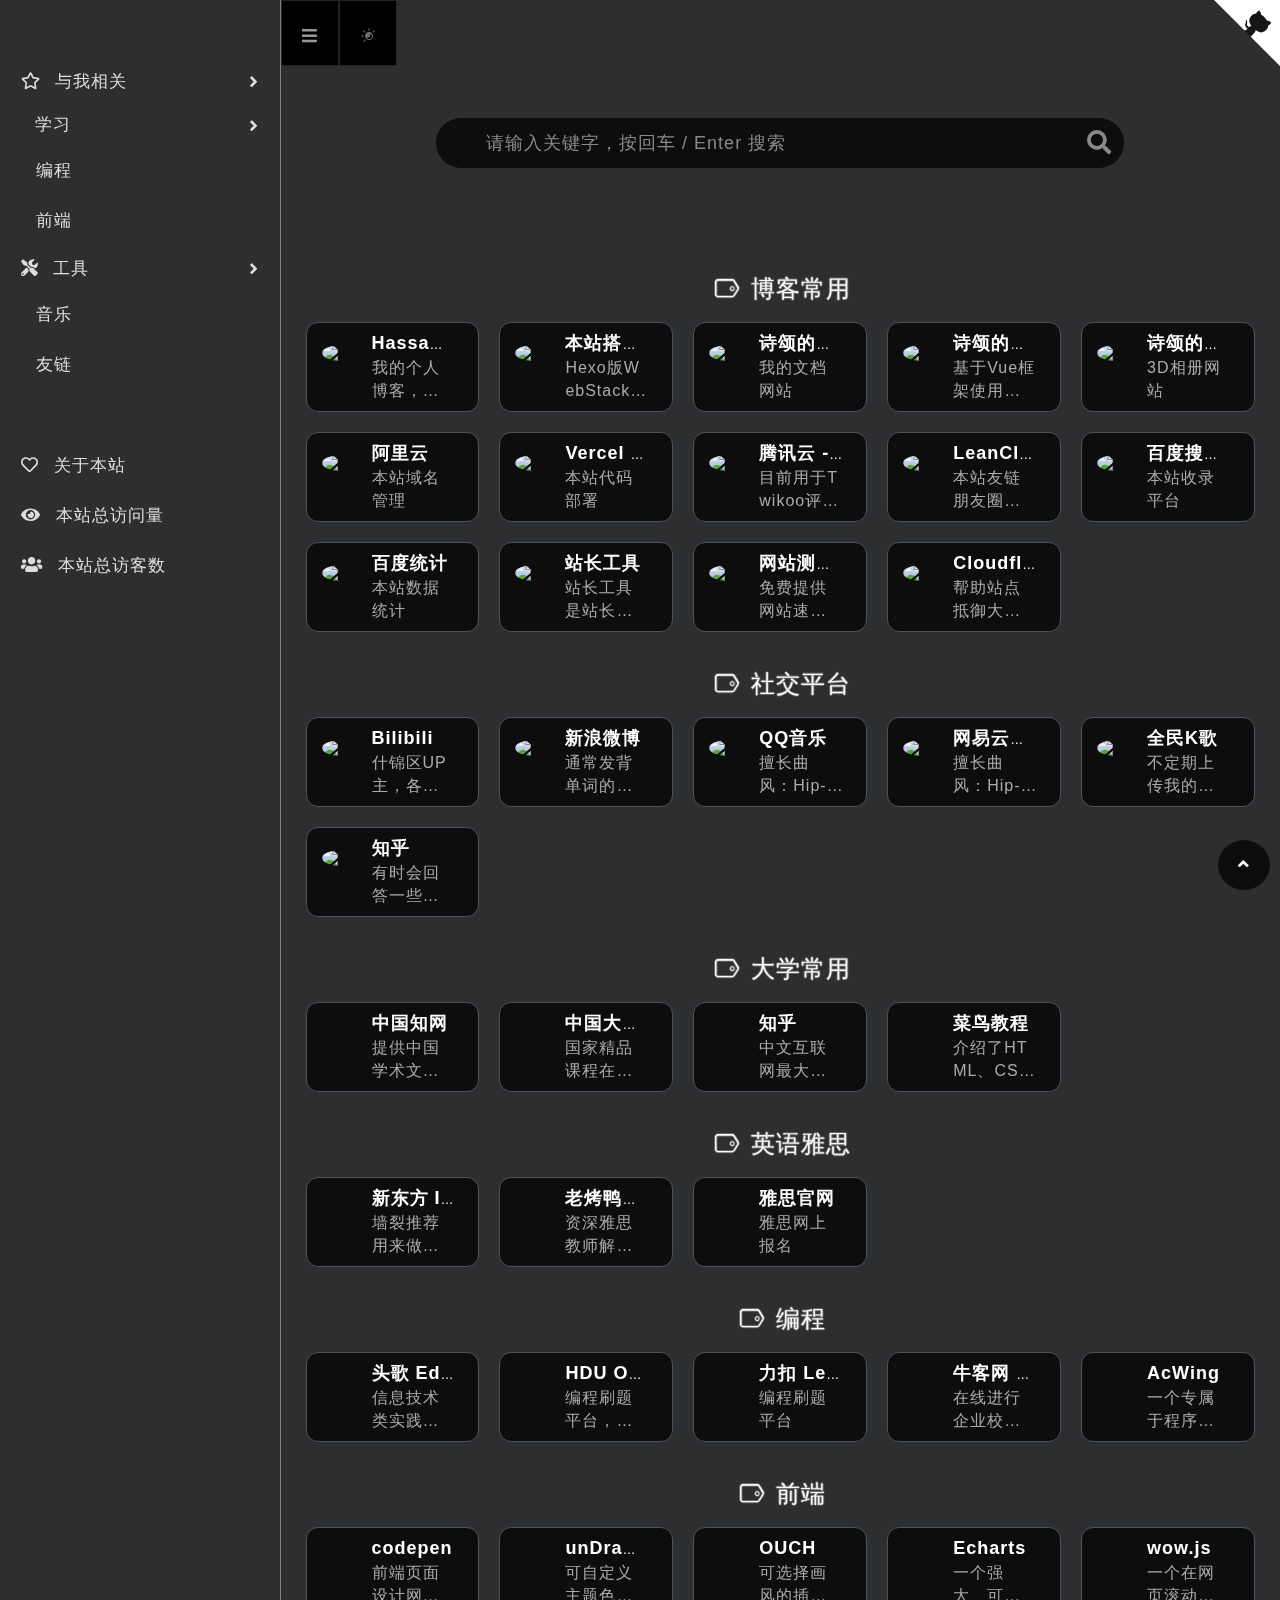
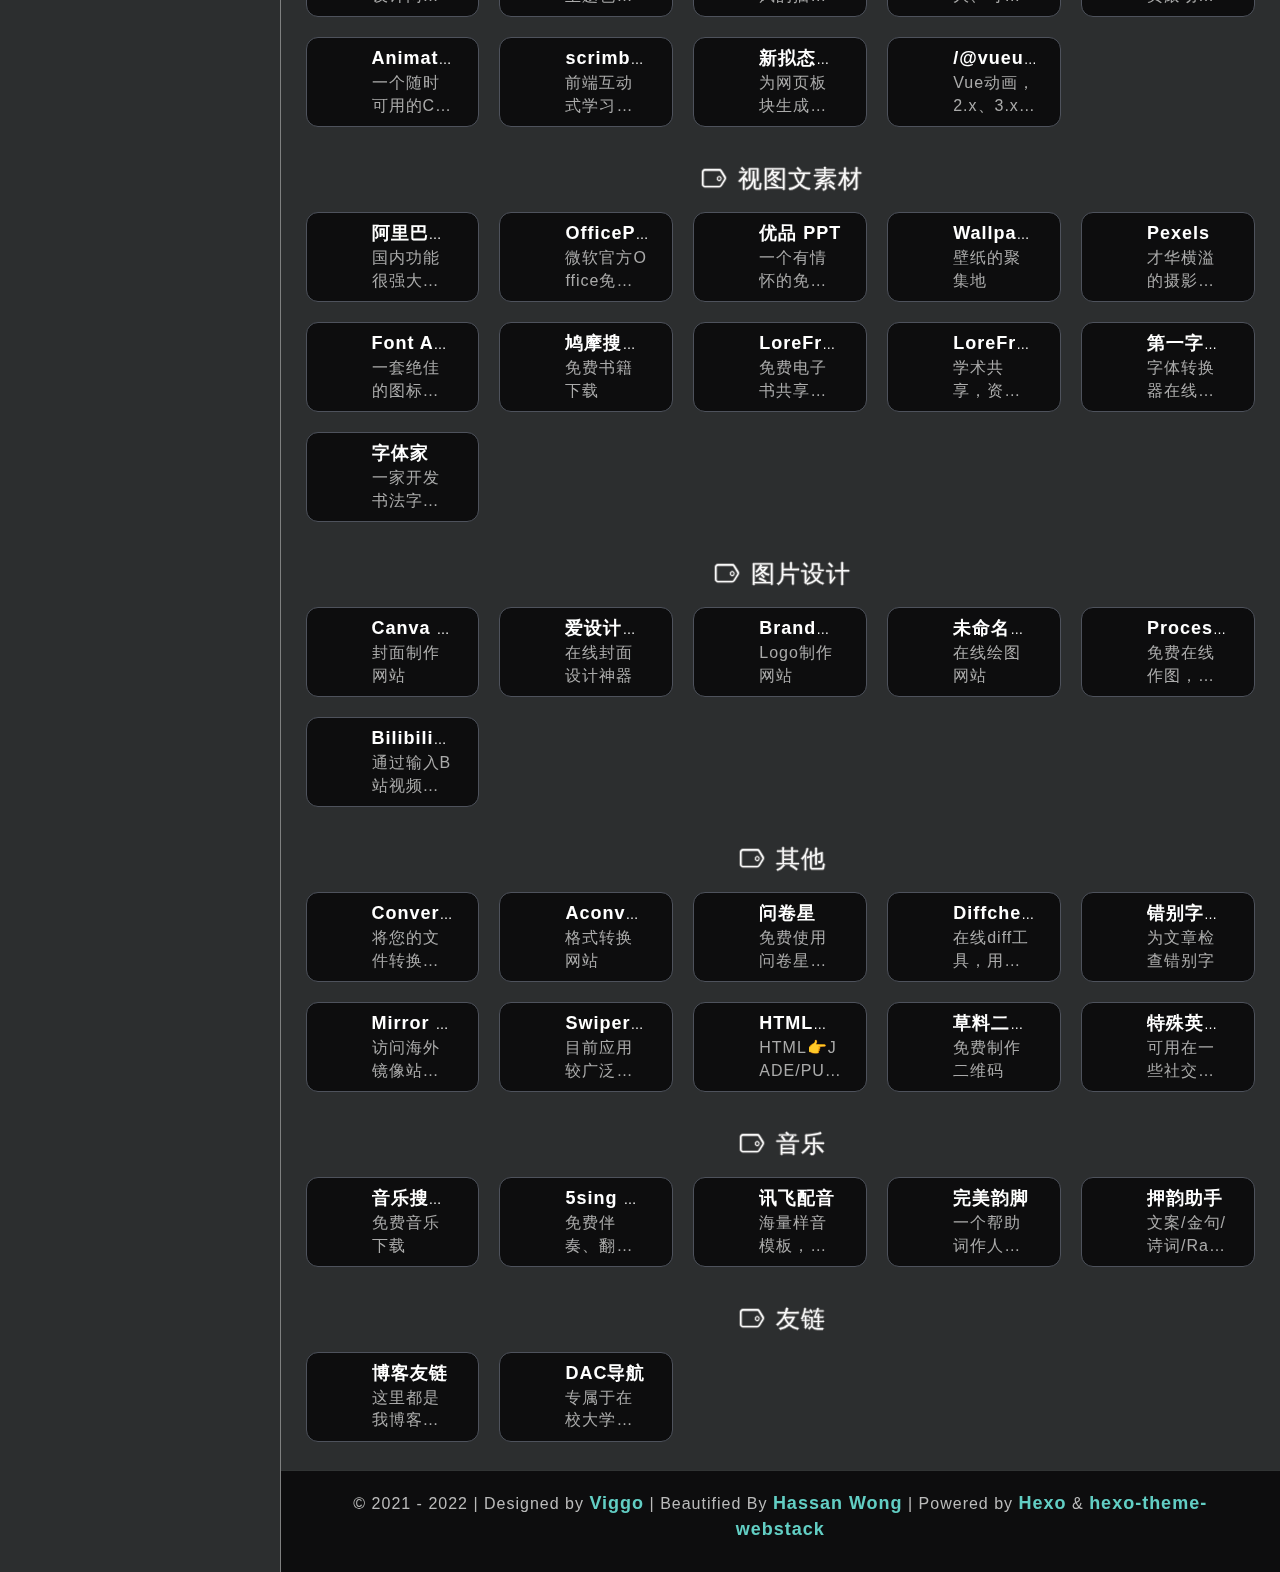
==== index.html @ 8c23dd77 "Site updated: 2022-05-25 15:35:57" ====
<!DOCTYPE html>
<html lang="en">

<head>
  <head>
  <meta charset="utf-8">
  <meta http-equiv="X-UA-Compatible" content="IE=edge">
  <meta name="viewport" content="width=device-width, initial-scale=1.0" />
  <meta name="author" content="viggo" />
  <title>诗颂的网址导航 - Hassan Wong</title>
  <meta name="keywords" content="网址收藏,常用网址,网址导航,网址大全,Hassan&#39;s Blog,常用网站,私人导航,诗颂,HassanWong">
  <meta name="description" content="网站包含 Hassan Wong 本人常用网站，同时提供多站点导航功能，若是喜欢赶紧收藏吧">
  <link rel="shortcut icon" href="https://npm.elemecdn.com/hassan-assets/navi/favicon.ico">
  
<link rel="stylesheet" href="/css/hclonely.css">
<link rel="stylesheet" href="/css/fonts/linecons/css/linecons.min.css">
<link rel="stylesheet" href="/css/fonts/fontawesome/css/all.min.css">
<link rel="stylesheet" href="/css/bootstrap.min.css">
<link rel="stylesheet" href="/css/xenon-core.min.css">
<link rel="stylesheet" href="/css/xenon-components.min.css">
<link rel="stylesheet" href="/css/xenon-skins.min.css">
<link rel="stylesheet" href="/css/nav.min.css">

  
<script src="/js/jquery-1.11.1.min.js"></script>

  
<script src="/js/header.js"></script>

  <!-- HTML5 shim and Respond.js IE8 support of HTML5 elements and media queries -->
  <!--[if lt IE 9]>
        
<script src="/js/html5shiv.min.js"></script>

        
<script src="/js/respond.min.js"></script>

    <![endif]-->
  <!-- / FB Open Graph -->
  <meta property="og:type" content="article">
  <meta property="og:url" content="https://navi.hassanwong.top/index.html">
  <meta property="og:title" content="诗颂的网址导航 - Hassan Wong">
  <meta property="og:description" content="网站包含 Hassan Wong 本人常用网站，同时提供多站点导航功能，若是喜欢赶紧收藏吧">
  <meta property="og:site_name" content="诗颂的网址导航 - Hassan Wong">
  
  <meta property="og:image" content="https://npm.elemecdn.com/hassan-assets/navi/webstack_banner_cn.png">
  
  <!-- / Twitter Cards -->
  <meta name="twitter:card" content="summary_large_image">
  <meta name="twitter:title" content="诗颂的网址导航 - Hassan Wong">
  <meta name="twitter:description" content="网站包含 Hassan Wong 本人常用网站，同时提供多站点导航功能，若是喜欢赶紧收藏吧">
  
  <meta name="twitter:image" content="https://npm.elemecdn.com/hassan-assets/navi/webstack_banner_cn.png">
  
  
  <link rel="stylesheet" type="text/css" href="/css/custom.css"> <link rel="stylesheet" type="text/css" href="//at.alicdn.com/t/font_2204525_jxth1d6fs6o.css"> <link rel="stylesheet" href="//s1.hdslb.com/bfs/static/jinkela/long/font/regular.css" media="all" onload="this.media='all'" />
  
<meta name="generator" content="Hexo 5.3.0"></head>

</head>




<body class="page-body">
<div class="page-container">
<div class="sidebar-menu toggle-others fixed">
  <div class="sidebar-menu-inner">
    <header class="logo-env">
      <div class="logo">
        <a href="/index.html" class="logo-expanded">
          <img src="https://npm.elemecdn.com/hassan-assets/navi/logo@2x.png" width="100%" alt="" />
        </a>
        <a href="/index.html" class="logo-collapsed">
          <img src="https://npm.elemecdn.com/hassan-assets/navi/logo-collapsed@2x.png" width="40" alt="" />
        </a>
      </div>
      <div class="mobile-menu-toggle visible-xs">
        <a href="#" data-toggle="user-info-menu">
          <i class="linecons-cog"></i>
        </a>
        <a href="#" data-toggle="mobile-menu">
          <i class="fas fa-bars"></i>
        </a>
      </div>
    </header>
    <ul id="main-menu" class="main-menu">
      
      <li>
        
        <a class="fas fa-angle-down" style="cursor: pointer;">
          
            <i class="far fa-star"></i>
            <span class="title">与我相关</span>
          </a>
          
          <ul>
            
            <li>
              <a href="#博客常用" class="smooth">
                <i class="iconfont icon-blog"></i>
                <span class="title">博客常用</span>
              </a>
            </li>
            
            <li>
              <a href="#社交平台" class="smooth">
                <i class="iconfont icon-social"></i>
                <span class="title">社交平台</span>
              </a>
            </li>
            
          </ul>
          
      </li>
      
      <li>
        
        <a class="fas fa-angle-down" style="cursor: pointer;">
          
            <i class="iconfont icon-study"></i>
            <span class="title">学习</span>
          </a>
          
          <ul>
            
            <li>
              <a href="#大学常用" class="smooth">
                <i class="iconfont icon-book"></i>
                <span class="title">大学常用</span>
              </a>
            </li>
            
            <li>
              <a href="#英语雅思" class="smooth">
                <i class="iconfont icon-english"></i>
                <span class="title">英语雅思</span>
              </a>
            </li>
            
          </ul>
          
      </li>
      
      <li>
        
          <a href="#编程" class="smooth">
            
            <i class="iconfont icon-code"></i>
            <span class="title">编程</span>
          </a>
          
      </li>
      
      <li>
        
          <a href="#前端" class="smooth">
            
            <i class="iconfont icon-cherry"></i>
            <span class="title">前端</span>
          </a>
          
      </li>
      
      <li>
        
        <a class="fas fa-angle-down" style="cursor: pointer;">
          
            <i class="fas fa-tools"></i>
            <span class="title">工具</span>
          </a>
          
          <ul>
            
            <li>
              <a href="#视图文素材" class="smooth">
                <i class="iconfont icon-video"></i>
                <span class="title">视图文素材</span>
              </a>
            </li>
            
            <li>
              <a href="#图片设计" class="smooth">
                <i class="iconfont icon-photo"></i>
                <span class="title">图片设计</span>
              </a>
            </li>
            
            <li>
              <a href="#其他" class="smooth">
                <i class="iconfont icon-about"></i>
                <span class="title">其他</span>
              </a>
            </li>
            
          </ul>
          
      </li>
      
      <li>
        
          <a href="#音乐" class="smooth">
            
            <i class="iconfont icon-music"></i>
            <span class="title">音乐</span>
          </a>
          
      </li>
      
      <li>
        
          <a href="#友链" class="smooth">
            
            <i class="iconfont icon-blogroll"></i>
            <span class="title">友链</span>
          </a>
          
      </li>
      
      
      <li class="submit-tag">
        <a href="/about_website/">
          <i class="far fa-heart"></i>
          <span class="tooltip-blue">关于本站</span>
        </a>
      </li>
      
      
      <li>
        <a href="javascript:void(0)">
          <i class="fas fa-eye"></i>
          <span id="busuanzi_container_site_pv">本站总访问量<span id="busuanzi_value_site_pv"></span></span>
        </a>
      </li>
      <li>
        <a href="javascript:void(0)">
          <i class="fas fa-users"></i>
          <span id="busuanzi_container_site_uv">本站总访客数<span id="busuanzi_value_site_uv"></span></span>
        </a>
      </li>
      
    </ul>
  </div>
</div>


<div class="main-content">
  <nav class="navbar user-info-navbar" role="navigation">
    <ul class="user-info-menu left-links list-inline list-unstyled">
      <li class="hidden-sm hidden-xs hover-line">
        <a href="#" data-toggle="sidebar">
          <i class="fas fa-bars"></i>
        </a>
      </li>
      <!-- <li class="dropdown hover-line language-switcher">
        <a href="/index.html" class="dropdown-toggle" data-toggle="dropdown">
          <img src="/images/flags/flag-cn.png" alt="flag-cn" /> China
        </a>
        <ul class="dropdown-menu languages">
          <li class="active">
            <a href="/index.html">
              <img src="/images/flags/flag-cn.png" alt="flag-cn" alt="flag-cn" /> China
            </a>
          </li>
        </ul>
      </li> -->
      <li class="switch-mode hover-line" onclick="switchNightMode()">
        <a href="#">
          <svg t="1593061068148" class="icon" viewBox="0 0 1024 1024" version="1.1" xmlns="http://www.w3.org/2000/svg" p-id="1681" width="16" height="16">
            <path d="M582.4 326.4c-140.8 0-256 115.2-256 256s115.2 256 256 256 256-115.2 256-256-115.2-256-256-256z m0 448c-70.4 0-131.2-36.8-164.8-92.8 12.8 3.2 27.2 4.8 40 4.8 121.6 0 219.2-99.2 219.2-219.2 0-17.6-1.6-35.2-6.4-52.8 60.8 32 102.4 96 102.4 169.6 1.6 104-84.8 190.4-190.4 190.4zM582.4 262.4c17.6 0 32-14.4 32-32v-128c0-17.6-14.4-32-32-32s-32 14.4-32 32v128c0 17.6 14.4 32 32 32zM262.4 582.4c0-17.6-14.4-32-32-32h-128c-17.6 0-32 14.4-32 32s14.4 32 32 32h128c17.6 0 32-14.4 32-32zM310.4 356.8c6.4 6.4 14.4 9.6 22.4 9.6 8 0 16-3.2 22.4-9.6 12.8-12.8 12.8-32 0-44.8l-91.2-91.2c-12.8-12.8-32-12.8-44.8 0-12.8 12.8-12.8 32 0 44.8l91.2 91.2zM944 220.8c-12.8-12.8-32-12.8-44.8 0l-91.2 91.2c-12.8 12.8-12.8 32 0 44.8 6.4 6.4 14.4 9.6 22.4 9.6 8 0 16-3.2 22.4-9.6l91.2-91.2c12.8-12.8 12.8-33.6 0-44.8zM310.4 808l-91.2 91.2c-12.8 12.8-12.8 32 0 44.8 6.4 6.4 14.4 9.6 22.4 9.6 8 0 16-3.2 22.4-9.6l91.2-91.2c12.8-12.8 12.8-32 0-44.8-11.2-11.2-32-11.2-44.8 0z" p-id="1682" fill="#707070"></path>
          </svg>
        </a>
      </li>
    </ul>
    
    <a target="_blank" rel="noopener" href="https://github.com/hassanblog/navigation" class="github-corner" aria-label="View source on GitHub"><svg width="66" height="66" viewBox="0 0 250 250" style="fill:#151513; color:#fff; position: absolute; top: 0; border: 0; right: 0;" aria-hidden="true"><path d="M0,0 L115,115 L130,115 L142,142 L250,250 L250,0 Z"></path><path d="M128.3,109.0 C113.8,99.7 119.0,89.6 119.0,89.6 C122.0,82.7 120.5,78.6 120.5,78.6 C119.2,72.0 123.4,76.3 123.4,76.3 C127.3,80.9 125.5,87.3 125.5,87.3 C122.9,97.6 130.6,101.9 134.4,103.2" fill="currentColor" style="transform-origin: 130px 106px;" class="octo-arm"></path><path d="M115.0,115.0 C114.9,115.1 118.7,116.5 119.8,115.4 L133.7,101.6 C136.9,99.2 139.9,98.4 142.2,98.6 C133.8,88.0 127.5,74.4 143.8,58.0 C148.5,53.4 154.0,51.2 159.7,51.0 C160.3,49.4 163.2,43.6 171.4,40.1 C171.4,40.1 176.1,42.5 178.8,56.2 C183.1,58.6 187.2,61.8 190.9,65.4 C194.5,69.0 197.7,73.2 200.1,77.6 C213.8,80.2 216.3,84.9 216.3,84.9 C212.7,93.1 206.9,96.0 205.4,96.6 C205.1,102.4 203.0,107.8 198.3,112.5 C181.9,128.9 168.3,122.5 157.7,114.1 C157.9,116.9 156.7,120.9 152.7,124.9 L141.0,136.5 C139.8,137.7 141.6,141.9 141.8,141.8 Z" fill="currentColor" class="octo-body"></path></svg></a><style>.github-corner:hover .octo-arm{animation:octocat-wave 560ms ease-in-out}@keyframes octocat-wave{0%,100%{transform:rotate(0)}20%,60%{transform:rotate(-25deg)}40%,80%{transform:rotate(10deg)}}@media (max-width:500px){.github-corner:hover .octo-arm{animation:none}.github-corner .octo-arm{animation:octocat-wave 560ms ease-in-out}}</style>
    
    </nav>
    
    <section class="sousuo">
      <div class="search">
        <div class="search-box">
          <span class="search-icon" style="background: url(https://npm.elemecdn.com/hassan-assets/navi/search_icon.png) 0px 0px; opacity: 1;"></span>
          <input type="text" id="txt" class="search-input" autocomplete="off" placeholder="请输入关键字，按回车 / Enter 搜索">
          <button class="search-btn" id="search-btn"><i class="fa fa-search"></i></button>
        </div>
        <!-- 搜索热词 -->
        <div class="box search-hot-text" id="box" style="display: none;">
          <ul></ul>
        </div>
        <!-- 搜索引擎 -->
        <div class="search-engine" style="display: none;">
          <div class="search-engine-head">
            <strong class="search-engine-tit">选择您的默认搜索引擎：</strong>
            <div class="search-engine-tool">搜索热词： <span id="hot-btn"></span></div>
          </div>
          <ul class="search-engine-list search-engine-list_zmki_ul">
          </ul>
        </div>
    </section>
    <script>search()</script>
  
  
  
    
    
    
    
    
    
    <h4 class="text-gray"><i class="linecons-tag" style="margin-right: 7px;" id="博客常用"></i>博客常用</h4>
<div class="row">
  
  <div class="col-sm-3">
    <div class="xe-widget xe-conversations box2 label-info" onclick="window.open('https://hassanwong.top/', '_blank')" data-toggle="tooltip" data-placement="bottom" title="" data-original-title="https://hassanwong.top/">
      <div class="xe-comment-entry">
        <a class="xe-user-img">
          <img data-src="https://npm.elemecdn.com/hassan-assets/navi/logos/myblog.png" class="lozad img-circle" width="40">
        </a>
        <div class="xe-comment">
          <a href="#" class="xe-user-name overflowClip_1">
            <strong>Hassan&#39;s Blog 🔥</strong>
          </a>
          <p class="overflowClip_2">我的个人博客，欢迎访问~</p>
        </div>
      </div>
    </div>
  </div>
  
  <div class="col-sm-3">
    <div class="xe-widget xe-conversations box2 label-info" onclick="window.open('https://hassanwong.top/posts/61c6c2e8/', '_blank')" data-toggle="tooltip" data-placement="bottom" title="" data-original-title="https://hassanwong.top/posts/61c6c2e8/">
      <div class="xe-comment-entry">
        <a class="xe-user-img">
          <img data-src="https://npm.elemecdn.com/hassan-assets/navi/logos/myblog.png" class="lozad img-circle" width="40">
        </a>
        <div class="xe-comment">
          <a href="#" class="xe-user-name overflowClip_1">
            <strong>本站搭建教程 🔥</strong>
          </a>
          <p class="overflowClip_2">Hexo版WebStack导航网站搭建教程，欢迎留言~</p>
        </div>
      </div>
    </div>
  </div>
  
  <div class="col-sm-3">
    <div class="xe-widget xe-conversations box2 label-info" onclick="window.open('https://doc.hassanwong.top/', '_blank')" data-toggle="tooltip" data-placement="bottom" title="" data-original-title="https://doc.hassanwong.top/">
      <div class="xe-comment-entry">
        <a class="xe-user-img">
          <img data-src="https://npm.elemecdn.com/hassan-assets/img/favicon.png" class="lozad img-circle" width="40">
        </a>
        <div class="xe-comment">
          <a href="#" class="xe-user-name overflowClip_1">
            <strong>诗颂的文档</strong>
          </a>
          <p class="overflowClip_2">我的文档网站</p>
        </div>
      </div>
    </div>
  </div>
  
  <div class="col-sm-3">
    <div class="xe-widget xe-conversations box2 label-info" onclick="window.open('https://mb.hassanwong.top/', '_blank')" data-toggle="tooltip" data-placement="bottom" title="" data-original-title="https://mb.hassanwong.top/">
      <div class="xe-comment-entry">
        <a class="xe-user-img">
          <img data-src="https://npm.elemecdn.com/hassan-assets/img/favicon.png" class="lozad img-circle" width="40">
        </a>
        <div class="xe-comment">
          <a href="#" class="xe-user-name overflowClip_1">
            <strong>诗颂的八音盒</strong>
          </a>
          <p class="overflowClip_2">基于Vue框架使用网易云接口的音乐网站</p>
        </div>
      </div>
    </div>
  </div>
  
  <div class="col-sm-3">
    <div class="xe-widget xe-conversations box2 label-info" onclick="window.open('https://gal.hassanwong.top/', '_blank')" data-toggle="tooltip" data-placement="bottom" title="" data-original-title="https://gal.hassanwong.top/">
      <div class="xe-comment-entry">
        <a class="xe-user-img">
          <img data-src="https://npm.elemecdn.com/hassan-assets/img/favicon.png" class="lozad img-circle" width="40">
        </a>
        <div class="xe-comment">
          <a href="#" class="xe-user-name overflowClip_1">
            <strong>诗颂的画廊</strong>
          </a>
          <p class="overflowClip_2">3D相册网站</p>
        </div>
      </div>
    </div>
  </div>
  
  <div class="col-sm-3">
    <div class="xe-widget xe-conversations box2 label-info" onclick="window.open('https://account.aliyun.com/login/qr_login.html', '_blank')" data-toggle="tooltip" data-placement="bottom" title="" data-original-title="https://account.aliyun.com/login/qr_login.html">
      <div class="xe-comment-entry">
        <a class="xe-user-img">
          <img data-src="https://img.alicdn.com/tfs/TB1_ZXuNcfpK1RjSZFOXXa6nFXa-32-32.ico" class="lozad img-circle" width="40">
        </a>
        <div class="xe-comment">
          <a href="#" class="xe-user-name overflowClip_1">
            <strong>阿里云</strong>
          </a>
          <p class="overflowClip_2">本站域名管理</p>
        </div>
      </div>
    </div>
  </div>
  
  <div class="col-sm-3">
    <div class="xe-widget xe-conversations box2 label-info" onclick="window.open('https://vercel.com/hassanblog', '_blank')" data-toggle="tooltip" data-placement="bottom" title="" data-original-title="https://vercel.com/hassanblog">
      <div class="xe-comment-entry">
        <a class="xe-user-img">
          <img data-src="https://assets.vercel.com/image/upload/q_auto/front/favicon/vercel/57x57.png" class="lozad img-circle" width="40">
        </a>
        <div class="xe-comment">
          <a href="#" class="xe-user-name overflowClip_1">
            <strong>Vercel - Dashboard</strong>
          </a>
          <p class="overflowClip_2">本站代码部署</p>
        </div>
      </div>
    </div>
  </div>
  
  <div class="col-sm-3">
    <div class="xe-widget xe-conversations box2 label-info" onclick="window.open('https://console.cloud.tencent.com/', '_blank')" data-toggle="tooltip" data-placement="bottom" title="" data-original-title="https://console.cloud.tencent.com/">
      <div class="xe-comment-entry">
        <a class="xe-user-img">
          <img data-src="https://cloud.tencent.com/favicon.ico" class="lozad img-circle" width="40">
        </a>
        <div class="xe-comment">
          <a href="#" class="xe-user-name overflowClip_1">
            <strong>腾讯云 - 控制台</strong>
          </a>
          <p class="overflowClip_2">目前用于Twikoo评论系统后台、每日签到</p>
        </div>
      </div>
    </div>
  </div>
  
  <div class="col-sm-3">
    <div class="xe-widget xe-conversations box2 label-info" onclick="window.open('https://console.leancloud.app/login', '_blank')" data-toggle="tooltip" data-placement="bottom" title="" data-original-title="https://console.leancloud.app/login">
      <div class="xe-comment-entry">
        <a class="xe-user-img">
          <img data-src="https://console.leancloud.app/favicon.ico" class="lozad img-circle" width="40">
        </a>
        <div class="xe-comment">
          <a href="#" class="xe-user-name overflowClip_1">
            <strong>LeanCloud</strong>
          </a>
          <p class="overflowClip_2">本站友链朋友圈、哔哔后台</p>
        </div>
      </div>
    </div>
  </div>
  
  <div class="col-sm-3">
    <div class="xe-widget xe-conversations box2 label-info" onclick="window.open('https://ziyuan.baidu.com/linksubmit/index?site=http://hassanwong.top/', '_blank')" data-toggle="tooltip" data-placement="bottom" title="" data-original-title="https://ziyuan.baidu.com/linksubmit/index?site=http://hassanwong.top/">
      <div class="xe-comment-entry">
        <a class="xe-user-img">
          <img data-src="https://ziyuan.baidu.com/favicon.ico" class="lozad img-circle" width="40">
        </a>
        <div class="xe-comment">
          <a href="#" class="xe-user-name overflowClip_1">
            <strong>百度搜索资源平台</strong>
          </a>
          <p class="overflowClip_2">本站收录平台</p>
        </div>
      </div>
    </div>
  </div>
  
  <div class="col-sm-3">
    <div class="xe-widget xe-conversations box2 label-info" onclick="window.open('https://tongji.baidu.com/web/10000330339/overview/index?siteId=16324130', '_blank')" data-toggle="tooltip" data-placement="bottom" title="" data-original-title="https://tongji.baidu.com/web/10000330339/overview/index?siteId=16324130">
      <div class="xe-comment-entry">
        <a class="xe-user-img">
          <img data-src="https://tongji.baidu.com/favicon.ico" class="lozad img-circle" width="40">
        </a>
        <div class="xe-comment">
          <a href="#" class="xe-user-name overflowClip_1">
            <strong>百度统计</strong>
          </a>
          <p class="overflowClip_2">本站数据统计</p>
        </div>
      </div>
    </div>
  </div>
  
  <div class="col-sm-3">
    <div class="xe-widget xe-conversations box2 label-info" onclick="window.open('http://tool.chinaz.com/', '_blank')" data-toggle="tooltip" data-placement="bottom" title="" data-original-title="http://tool.chinaz.com/">
      <div class="xe-comment-entry">
        <a class="xe-user-img">
          <img data-src="http://csstools.chinaz.com/favicon.ico" class="lozad img-circle" width="40">
        </a>
        <div class="xe-comment">
          <a href="#" class="xe-user-name overflowClip_1">
            <strong>站长工具</strong>
          </a>
          <p class="overflowClip_2">站长工具是站长的必备工具，可以了解SEO数据变化等等</p>
        </div>
      </div>
    </div>
  </div>
  
  <div class="col-sm-3">
    <div class="xe-widget xe-conversations box2 label-info" onclick="window.open('https://www.ping.cn/', '_blank')" data-toggle="tooltip" data-placement="bottom" title="" data-original-title="https://www.ping.cn/">
      <div class="xe-comment-entry">
        <a class="xe-user-img">
          <img data-src="https://www.ping.cn/favicon.ico" class="lozad img-circle" width="40">
        </a>
        <div class="xe-comment">
          <a href="#" class="xe-user-name overflowClip_1">
            <strong>网站测速 - Ping.cn</strong>
          </a>
          <p class="overflowClip_2">免费提供网站速度测试</p>
        </div>
      </div>
    </div>
  </div>
  
  <div class="col-sm-3">
    <div class="xe-widget xe-conversations box2 label-info" onclick="window.open('https://dash.cloudflare.com/f2f657ef88142b794b30a3e5754d73e3', '_blank')" data-toggle="tooltip" data-placement="bottom" title="" data-original-title="https://dash.cloudflare.com/f2f657ef88142b794b30a3e5754d73e3">
      <div class="xe-comment-entry">
        <a class="xe-user-img">
          <img data-src="https://dash.cloudflare.com/favicon.ico" class="lozad img-circle" width="40">
        </a>
        <div class="xe-comment">
          <a href="#" class="xe-user-name overflowClip_1">
            <strong>Cloudflare</strong>
          </a>
          <p class="overflowClip_2">帮助站点抵御大多数网络攻击，确保长期在线，提升性能、访问速度</p>
        </div>
      </div>
    </div>
  </div>
  
</div>
<br />
    
    
    
    
    <h4 class="text-gray"><i class="linecons-tag" style="margin-right: 7px;" id="社交平台"></i>社交平台</h4>
<div class="row">
  
  <div class="col-sm-3">
    <div class="xe-widget xe-conversations box2 label-info" onclick="window.open('https://space.bilibili.com/383883097', '_blank')" data-toggle="tooltip" data-placement="bottom" title="" data-original-title="https://space.bilibili.com/383883097">
      <div class="xe-comment-entry">
        <a class="xe-user-img">
          <img data-src="https://npm.elemecdn.com/hassan-assets/navi/alphabet/Letter_B.png" class="lozad img-circle" width="40">
        </a>
        <div class="xe-comment">
          <a href="#" class="xe-user-name overflowClip_1">
            <strong>Bilibili</strong>
          </a>
          <p class="overflowClip_2">什锦区UP主，各类视频都有涉及</p>
        </div>
      </div>
    </div>
  </div>
  
  <div class="col-sm-3">
    <div class="xe-widget xe-conversations box2 label-info" onclick="window.open('https://weibo.com/hassan89', '_blank')" data-toggle="tooltip" data-placement="bottom" title="" data-original-title="https://weibo.com/hassan89">
      <div class="xe-comment-entry">
        <a class="xe-user-img">
          <img data-src="https://tvax4.sinaimg.cn/crop.0.0.1080.1080.180/007aVBg1ly8h0bs5b1wncj30u00u040o.jpg" class="lozad img-circle" width="40">
        </a>
        <div class="xe-comment">
          <a href="#" class="xe-user-name overflowClip_1">
            <strong>新浪微博</strong>
          </a>
          <p class="overflowClip_2">通常发背单词的动态</p>
        </div>
      </div>
    </div>
  </div>
  
  <div class="col-sm-3">
    <div class="xe-widget xe-conversations box2 label-info" onclick="window.open('https://y.qq.com/n/yqq/playlist/7934226388.html#stat=y_new.profile.create_playlist.click&amp;dirid=1', '_blank')" data-toggle="tooltip" data-placement="bottom" title="" data-original-title="https://y.qq.com/n/yqq/playlist/7934226388.html#stat=y_new.profile.create_playlist.click&amp;dirid=1">
      <div class="xe-comment-entry">
        <a class="xe-user-img">
          <img data-src="https://thirdqq.qlogo.cn/g?b=sdk&amp;k=YQPDCE4qUjFR2iaDumAk0Aw&amp;s=140&amp;t=1626497849" class="lozad img-circle" width="40">
        </a>
        <div class="xe-comment">
          <a href="#" class="xe-user-name overflowClip_1">
            <strong>QQ音乐</strong>
          </a>
          <p class="overflowClip_2">擅长曲风：Hip-pop、R&amp;B、Pop music</p>
        </div>
      </div>
    </div>
  </div>
  
  <div class="col-sm-3">
    <div class="xe-widget xe-conversations box2 label-info" onclick="window.open('https://music.163.com/#/user/home?id=1322854335', '_blank')" data-toggle="tooltip" data-placement="bottom" title="" data-original-title="https://music.163.com/#/user/home?id=1322854335">
      <div class="xe-comment-entry">
        <a class="xe-user-img">
          <img data-src="http://p1.music.126.net/gihYFX8NU1QIjkaDKX-oeA==/109951167036229876.jpg?param=180y180" class="lozad img-circle" width="40">
        </a>
        <div class="xe-comment">
          <a href="#" class="xe-user-name overflowClip_1">
            <strong>网易云音乐</strong>
          </a>
          <p class="overflowClip_2">擅长曲风：Hip-pop、R&amp;B、Pop music</p>
        </div>
      </div>
    </div>
  </div>
  
  <div class="col-sm-3">
    <div class="xe-widget xe-conversations box2 label-info" onclick="window.open('https://kg.qq.com/node/personal?uid=639b9c81222c368234', '_blank')" data-toggle="tooltip" data-placement="bottom" title="" data-original-title="https://kg.qq.com/node/personal?uid=639b9c81222c368234">
      <div class="xe-comment-entry">
        <a class="xe-user-img">
          <img data-src="https://shp.qlogo.cn/ttsing/161471190/161471190/100?ts=0" class="lozad img-circle" width="40">
        </a>
        <div class="xe-comment">
          <a href="#" class="xe-user-name overflowClip_1">
            <strong>全民K歌</strong>
          </a>
          <p class="overflowClip_2">不定期上传我的翻唱</p>
        </div>
      </div>
    </div>
  </div>
  
  <div class="col-sm-3">
    <div class="xe-widget xe-conversations box2 label-info" onclick="window.open('https://www.zhihu.com/people/song-69-76', '_blank')" data-toggle="tooltip" data-placement="bottom" title="" data-original-title="https://www.zhihu.com/people/song-69-76">
      <div class="xe-comment-entry">
        <a class="xe-user-img">
          <img data-src="https://pica.zhimg.com/v2-614adb2069ffb8096cb76c82a17940ec_xl.jpg" class="lozad img-circle" width="40">
        </a>
        <div class="xe-comment">
          <a href="#" class="xe-user-name overflowClip_1">
            <strong>知乎</strong>
          </a>
          <p class="overflowClip_2">有时会回答一些问题来 Kill Time，也会提些我遇到的问题</p>
        </div>
      </div>
    </div>
  </div>
  
</div>
<br />
    
    
    
    
    
    
    
    
    <h4 class="text-gray"><i class="linecons-tag" style="margin-right: 7px;" id="大学常用"></i>大学常用</h4>
<div class="row">
  
  <div class="col-sm-3">
    <div class="xe-widget xe-conversations box2 label-info" onclick="window.open('https://www.cnki.net/', '_blank')" data-toggle="tooltip" data-placement="bottom" title="" data-original-title="https://www.cnki.net/">
      <div class="xe-comment-entry">
        <a class="xe-user-img">
          <img data-src="https://www.cnki.net/favicon.ico" class="lozad img-circle" width="40">
        </a>
        <div class="xe-comment">
          <a href="#" class="xe-user-name overflowClip_1">
            <strong>中国知网</strong>
          </a>
          <p class="overflowClip_2">提供中国学术文献、外文文献、学位论文、报纸等各类资源</p>
        </div>
      </div>
    </div>
  </div>
  
  <div class="col-sm-3">
    <div class="xe-widget xe-conversations box2 label-info" onclick="window.open('https://www.icourse163.org/', '_blank')" data-toggle="tooltip" data-placement="bottom" title="" data-original-title="https://www.icourse163.org/">
      <div class="xe-comment-entry">
        <a class="xe-user-img">
          <img data-src="https://npm.elemecdn.com/hassan-assets/navi/alphabet/Letter_M.png" class="lozad img-circle" width="40">
        </a>
        <div class="xe-comment">
          <a href="#" class="xe-user-name overflowClip_1">
            <strong>中国大学MOOC（慕课）</strong>
          </a>
          <p class="overflowClip_2">国家精品课程在线学习平台</p>
        </div>
      </div>
    </div>
  </div>
  
  <div class="col-sm-3">
    <div class="xe-widget xe-conversations box2 label-info" onclick="window.open('https://www.zhihu.com/', '_blank')" data-toggle="tooltip" data-placement="bottom" title="" data-original-title="https://www.zhihu.com/">
      <div class="xe-comment-entry">
        <a class="xe-user-img">
          <img data-src="https://static.zhihu.com/heifetz/favicon.ico" class="lozad img-circle" width="40">
        </a>
        <div class="xe-comment">
          <a href="#" class="xe-user-name overflowClip_1">
            <strong>知乎</strong>
          </a>
          <p class="overflowClip_2">中文互联网最大的问答社区和创作者聚集的原创内容平台</p>
        </div>
      </div>
    </div>
  </div>
  
  <div class="col-sm-3">
    <div class="xe-widget xe-conversations box2 label-info" onclick="window.open('https://www.runoob.com/', '_blank')" data-toggle="tooltip" data-placement="bottom" title="" data-original-title="https://www.runoob.com/">
      <div class="xe-comment-entry">
        <a class="xe-user-img">
          <img data-src="https://static.runoob.com/images/favicon.ico" class="lozad img-circle" width="40">
        </a>
        <div class="xe-comment">
          <a href="#" class="xe-user-name overflowClip_1">
            <strong>菜鸟教程</strong>
          </a>
          <p class="overflowClip_2">介绍了HTML、CSS、Javascript、Python，Java等各种编程语言的基础知识</p>
        </div>
      </div>
    </div>
  </div>
  
</div>
<br />
    
    
    
    
    <h4 class="text-gray"><i class="linecons-tag" style="margin-right: 7px;" id="英语雅思"></i>英语雅思</h4>
<div class="row">
  
  <div class="col-sm-3">
    <div class="xe-widget xe-conversations box2 label-info" onclick="window.open('https://ieltscat.xdf.cn/', '_blank')" data-toggle="tooltip" data-placement="bottom" title="" data-original-title="https://ieltscat.xdf.cn/">
      <div class="xe-comment-entry">
        <a class="xe-user-img">
          <img data-src="https://ieltscat.xdf.cn/favicon.ico" class="lozad img-circle" width="40">
        </a>
        <div class="xe-comment">
          <a href="#" class="xe-user-name overflowClip_1">
            <strong>新东方 IELTS</strong>
          </a>
          <p class="overflowClip_2">墙裂推荐用来做雅思机考的练习网站，快速打分，答案解析，而且免费</p>
        </div>
      </div>
    </div>
  </div>
  
  <div class="col-sm-3">
    <div class="xe-widget xe-conversations box2 label-info" onclick="window.open('http://www.laokaoya.com/', '_blank')" data-toggle="tooltip" data-placement="bottom" title="" data-original-title="http://www.laokaoya.com/">
      <div class="xe-comment-entry">
        <a class="xe-user-img">
          <img data-src="http://www.laokaoya.com/wp-content/uploads/2018/09/laokaloya-ielts-tr-150x150.png" class="lozad img-circle" width="40">
        </a>
        <div class="xe-comment">
          <a href="#" class="xe-user-name overflowClip_1">
            <strong>老烤鸭雅思</strong>
          </a>
          <p class="overflowClip_2">资深雅思教师解析听说读写，定期发布最新雅思预测，是雅思DIY选手的好网站</p>
        </div>
      </div>
    </div>
  </div>
  
  <div class="col-sm-3">
    <div class="xe-widget xe-conversations box2 label-info" onclick="window.open('https://ielts.neea.cn/', '_blank')" data-toggle="tooltip" data-placement="bottom" title="" data-original-title="https://ielts.neea.cn/">
      <div class="xe-comment-entry">
        <a class="xe-user-img">
          <img data-src="https://ielts.neea.cn/favicon.ico" class="lozad img-circle" width="40">
        </a>
        <div class="xe-comment">
          <a href="#" class="xe-user-name overflowClip_1">
            <strong>雅思官网</strong>
          </a>
          <p class="overflowClip_2">雅思网上报名</p>
        </div>
      </div>
    </div>
  </div>
  
</div>
<br />
    
    
    
    
    
    
    
    
    <h4 class="text-gray"><i class="linecons-tag" style="margin-right: 7px;" id="编程"></i>编程</h4>
<div class="row">
  
  <div class="col-sm-3">
    <div class="xe-widget xe-conversations box2 label-info" onclick="window.open('https://www.educoder.net/', '_blank')" data-toggle="tooltip" data-placement="bottom" title="" data-original-title="https://www.educoder.net/">
      <div class="xe-comment-entry">
        <a class="xe-user-img">
          <img data-src="https://www.educoder.net/favicon.ico" class="lozad img-circle" width="40">
        </a>
        <div class="xe-comment">
          <a href="#" class="xe-user-name overflowClip_1">
            <strong>头歌 EduCoder</strong>
          </a>
          <p class="overflowClip_2">信息技术类实践教学平台，涵盖了计算机、大数据、云计算、人工智能、软件工程、物联网等专业课程</p>
        </div>
      </div>
    </div>
  </div>
  
  <div class="col-sm-3">
    <div class="xe-widget xe-conversations box2 label-info" onclick="window.open('http://acm.hdu.edu.cn/', '_blank')" data-toggle="tooltip" data-placement="bottom" title="" data-original-title="http://acm.hdu.edu.cn/">
      <div class="xe-comment-entry">
        <a class="xe-user-img">
          <img data-src="http://acm.hdu.edu.cn/favicon.ico" class="lozad img-circle" width="40">
        </a>
        <div class="xe-comment">
          <a href="#" class="xe-user-name overflowClip_1">
            <strong>HDU OJ 杭电OJ</strong>
          </a>
          <p class="overflowClip_2">编程刷题平台，但是目前访问不了，校内才能登录</p>
        </div>
      </div>
    </div>
  </div>
  
  <div class="col-sm-3">
    <div class="xe-widget xe-conversations box2 label-info" onclick="window.open('https://leetcode-cn.com/', '_blank')" data-toggle="tooltip" data-placement="bottom" title="" data-original-title="https://leetcode-cn.com/">
      <div class="xe-comment-entry">
        <a class="xe-user-img">
          <img data-src="https://leetcode-cn.com/favicon.ico" class="lozad img-circle" width="40">
        </a>
        <div class="xe-comment">
          <a href="#" class="xe-user-name overflowClip_1">
            <strong>力扣 LeetCode</strong>
          </a>
          <p class="overflowClip_2">编程刷题平台</p>
        </div>
      </div>
    </div>
  </div>
  
  <div class="col-sm-3">
    <div class="xe-widget xe-conversations box2 label-info" onclick="window.open('https://www.nowcoder.com/', '_blank')" data-toggle="tooltip" data-placement="bottom" title="" data-original-title="https://www.nowcoder.com/">
      <div class="xe-comment-entry">
        <a class="xe-user-img">
          <img data-src="https://static.nowcoder.com/images/logo_87_87.png" class="lozad img-circle" width="40">
        </a>
        <div class="xe-comment">
          <a href="#" class="xe-user-name overflowClip_1">
            <strong>牛客网 NOWCODER</strong>
          </a>
          <p class="overflowClip_2">在线进行企业校招实习笔试面试真题模拟考试练习，全面提升求职竞争力，找到好工作，拿到好offer</p>
        </div>
      </div>
    </div>
  </div>
  
  <div class="col-sm-3">
    <div class="xe-widget xe-conversations box2 label-info" onclick="window.open('https://www.acwing.com/', '_blank')" data-toggle="tooltip" data-placement="bottom" title="" data-original-title="https://www.acwing.com/">
      <div class="xe-comment-entry">
        <a class="xe-user-img">
          <img data-src="https://cdn.acwing.com/static/web/img/favicon.ico" class="lozad img-circle" width="40">
        </a>
        <div class="xe-comment">
          <a href="#" class="xe-user-name overflowClip_1">
            <strong>AcWing</strong>
          </a>
          <p class="overflowClip_2">一个专属于程序员的平台，为大家在漫漫的刷题之旅中，提供最优质的解答</p>
        </div>
      </div>
    </div>
  </div>
  
</div>
<br />
    
    
    
    
    
    
    
    <h4 class="text-gray"><i class="linecons-tag" style="margin-right: 7px;" id="前端"></i>前端</h4>
<div class="row">
  
  <div class="col-sm-3">
    <div class="xe-widget xe-conversations box2 label-info" onclick="window.open('https://codepen.io/', '_blank')" data-toggle="tooltip" data-placement="bottom" title="" data-original-title="https://codepen.io/">
      <div class="xe-comment-entry">
        <a class="xe-user-img">
          <img data-src="https://cpwebassets.codepen.io/assets/favicon/favicon-touch-de50acbf5d634ec6791894eba4ba9cf490f709b3d742597c6fc4b734e6492a5a.png" class="lozad img-circle" width="40">
        </a>
        <div class="xe-comment">
          <a href="#" class="xe-user-name overflowClip_1">
            <strong>codepen</strong>
          </a>
          <p class="overflowClip_2">前端页面设计网站，也有很多UI大佬的作品</p>
        </div>
      </div>
    </div>
  </div>
  
  <div class="col-sm-3">
    <div class="xe-widget xe-conversations box2 label-info" onclick="window.open('https://undraw.co/illustrations', '_blank')" data-toggle="tooltip" data-placement="bottom" title="" data-original-title="https://undraw.co/illustrations">
      <div class="xe-comment-entry">
        <a class="xe-user-img">
          <img data-src="https://undraw.co/favicon.ico" class="lozad img-circle" width="40">
        </a>
        <div class="xe-comment">
          <a href="#" class="xe-user-name overflowClip_1">
            <strong>unDraw 🔥</strong>
          </a>
          <p class="overflowClip_2">可自定义主题色的插画网站</p>
        </div>
      </div>
    </div>
  </div>
  
  <div class="col-sm-3">
    <div class="xe-widget xe-conversations box2 label-info" onclick="window.open('https://igoutu.cn/illustrations/style--pale', '_blank')" data-toggle="tooltip" data-placement="bottom" title="" data-original-title="https://igoutu.cn/illustrations/style--pale">
      <div class="xe-comment-entry">
        <a class="xe-user-img">
          <img data-src="https://maxst.icons8.com/vue-static/ouch/seo/favicon.png" class="lozad img-circle" width="40">
        </a>
        <div class="xe-comment">
          <a href="#" class="xe-user-name overflowClip_1">
            <strong>OUCH</strong>
          </a>
          <p class="overflowClip_2">可选择画风的插画网站</p>
        </div>
      </div>
    </div>
  </div>
  
  <div class="col-sm-3">
    <div class="xe-widget xe-conversations box2 label-info" onclick="window.open('https://echarts.apache.org/zh/index.html', '_blank')" data-toggle="tooltip" data-placement="bottom" title="" data-original-title="https://echarts.apache.org/zh/index.html">
      <div class="xe-comment-entry">
        <a class="xe-user-img">
          <img data-src="https://cdn.jsdelivr.net/gh/apache/echarts-website@asf-site/zh/images/favicon.png" class="lozad img-circle" width="40">
        </a>
        <div class="xe-comment">
          <a href="#" class="xe-user-name overflowClip_1">
            <strong>Echarts</strong>
          </a>
          <p class="overflowClip_2">一个强大、可交互的浏览器图表库</p>
        </div>
      </div>
    </div>
  </div>
  
  <div class="col-sm-3">
    <div class="xe-widget xe-conversations box2 label-info" onclick="window.open('https://wowjs.uk/', '_blank')" data-toggle="tooltip" data-placement="bottom" title="" data-original-title="https://wowjs.uk/">
      <div class="xe-comment-entry">
        <a class="xe-user-img">
          <img data-src="https://wowjs.uk/favicon.ico" class="lozad img-circle" width="40">
        </a>
        <div class="xe-comment">
          <a href="#" class="xe-user-name overflowClip_1">
            <strong>wow.js</strong>
          </a>
          <p class="overflowClip_2">一个在网页滚动时显示动画的JavaScript插件</p>
        </div>
      </div>
    </div>
  </div>
  
  <div class="col-sm-3">
    <div class="xe-widget xe-conversations box2 label-info" onclick="window.open('https://animate.style/', '_blank')" data-toggle="tooltip" data-placement="bottom" title="" data-original-title="https://animate.style/">
      <div class="xe-comment-entry">
        <a class="xe-user-img">
          <img data-src="https://animate.style/img/favicon.ico" class="lozad img-circle" width="40">
        </a>
        <div class="xe-comment">
          <a href="#" class="xe-user-name overflowClip_1">
            <strong>Animate.css</strong>
          </a>
          <p class="overflowClip_2">一个随时可用的CSS动画库</p>
        </div>
      </div>
    </div>
  </div>
  
  <div class="col-sm-3">
    <div class="xe-widget xe-conversations box2 label-info" onclick="window.open('https://scrimba.com/', '_blank')" data-toggle="tooltip" data-placement="bottom" title="" data-original-title="https://scrimba.com/">
      <div class="xe-comment-entry">
        <a class="xe-user-img">
          <img data-src="https://npm.elemecdn.com/hassan-assets/navi/alphabet/Letter_S.png" class="lozad img-circle" width="40">
        </a>
        <div class="xe-comment">
          <a href="#" class="xe-user-name overflowClip_1">
            <strong>scrimba - 斯克林巴</strong>
          </a>
          <p class="overflowClip_2">前端互动式学习网站</p>
        </div>
      </div>
    </div>
  </div>
  
  <div class="col-sm-3">
    <div class="xe-widget xe-conversations box2 label-info" onclick="window.open('https://neumorphism.io/#e0e0e0', '_blank')" data-toggle="tooltip" data-placement="bottom" title="" data-original-title="https://neumorphism.io/#e0e0e0">
      <div class="xe-comment-entry">
        <a class="xe-user-img">
          <img data-src="https://neumorphism.io/favicon.ico" class="lozad img-circle" width="40">
        </a>
        <div class="xe-comment">
          <a href="#" class="xe-user-name overflowClip_1">
            <strong>新拟态风格</strong>
          </a>
          <p class="overflowClip_2">为网页板块生成新拟态风格的css代码</p>
        </div>
      </div>
    </div>
  </div>
  
  <div class="col-sm-3">
    <div class="xe-widget xe-conversations box2 label-info" onclick="window.open('https://motion.vueuse.org/', '_blank')" data-toggle="tooltip" data-placement="bottom" title="" data-original-title="https://motion.vueuse.org/">
      <div class="xe-comment-entry">
        <a class="xe-user-img">
          <img data-src="https://npm.elemecdn.com/hassan-assets/navi/alphabet/Letter_V.png" class="lozad img-circle" width="40">
        </a>
        <div class="xe-comment">
          <a href="#" class="xe-user-name overflowClip_1">
            <strong>/@vueuse/motion</strong>
          </a>
          <p class="overflowClip_2">Vue动画，2.x、3.x版本都支持</p>
        </div>
      </div>
    </div>
  </div>
  
</div>
<br />
    
    
    
    
    
    
    
    <h4 class="text-gray"><i class="linecons-tag" style="margin-right: 7px;" id="视图文素材"></i>视图文素材</h4>
<div class="row">
  
  <div class="col-sm-3">
    <div class="xe-widget xe-conversations box2 label-info" onclick="window.open('https://www.iconfont.cn/', '_blank')" data-toggle="tooltip" data-placement="bottom" title="" data-original-title="https://www.iconfont.cn/">
      <div class="xe-comment-entry">
        <a class="xe-user-img">
          <img data-src="https://img.alicdn.com/imgextra/i2/O1CN01ZyAlrn1MwaMhqz36G_!!6000000001499-73-tps-64-64.ico" class="lozad img-circle" width="40">
        </a>
        <div class="xe-comment">
          <a href="#" class="xe-user-name overflowClip_1">
            <strong>阿里巴巴矢量图标库 iconfont 🔥</strong>
          </a>
          <p class="overflowClip_2">国内功能很强大且图标内容很丰富的矢量图标库</p>
        </div>
      </div>
    </div>
  </div>
  
  <div class="col-sm-3">
    <div class="xe-widget xe-conversations box2 label-info" onclick="window.open('https://www.officeplus.cn/', '_blank')" data-toggle="tooltip" data-placement="bottom" title="" data-original-title="https://www.officeplus.cn/">
      <div class="xe-comment-entry">
        <a class="xe-user-img">
          <img data-src="https://fe.officeplus.cn/favicon.ico" class="lozad img-circle" width="40">
        </a>
        <div class="xe-comment">
          <a href="#" class="xe-user-name overflowClip_1">
            <strong>OfficePLUS 🔥</strong>
          </a>
          <p class="overflowClip_2">微软官方Office免费模板服务平台</p>
        </div>
      </div>
    </div>
  </div>
  
  <div class="col-sm-3">
    <div class="xe-widget xe-conversations box2 label-info" onclick="window.open('https://www.ypppt.com/', '_blank')" data-toggle="tooltip" data-placement="bottom" title="" data-original-title="https://www.ypppt.com/">
      <div class="xe-comment-entry">
        <a class="xe-user-img">
          <img data-src="https://npm.elemecdn.com/hassan-assets/navi/alphabet/Letter_Y.png" class="lozad img-circle" width="40">
        </a>
        <div class="xe-comment">
          <a href="#" class="xe-user-name overflowClip_1">
            <strong>优品 PPT</strong>
          </a>
          <p class="overflowClip_2">一个有情怀的免费PPT模板下载网站！</p>
        </div>
      </div>
    </div>
  </div>
  
  <div class="col-sm-3">
    <div class="xe-widget xe-conversations box2 label-info" onclick="window.open('https://wall.alphacoders.com', '_blank')" data-toggle="tooltip" data-placement="bottom" title="" data-original-title="https://wall.alphacoders.com">
      <div class="xe-comment-entry">
        <a class="xe-user-img">
          <img data-src="https://wall.alphacoders.com/favicon.ico" class="lozad img-circle" width="40">
        </a>
        <div class="xe-comment">
          <a href="#" class="xe-user-name overflowClip_1">
            <strong>Wallpaper ABYSS</strong>
          </a>
          <p class="overflowClip_2">壁纸的聚集地</p>
        </div>
      </div>
    </div>
  </div>
  
  <div class="col-sm-3">
    <div class="xe-widget xe-conversations box2 label-info" onclick="window.open('https://www.pexels.com/', '_blank')" data-toggle="tooltip" data-placement="bottom" title="" data-original-title="https://www.pexels.com/">
      <div class="xe-comment-entry">
        <a class="xe-user-img">
          <img data-src="https://www.pexels.com/favicon.ico" class="lozad img-circle" width="40">
        </a>
        <div class="xe-comment">
          <a href="#" class="xe-user-name overflowClip_1">
            <strong>Pexels</strong>
          </a>
          <p class="overflowClip_2">才华横溢的摄影作者在这里免费分享最精彩的素材图片和视频</p>
        </div>
      </div>
    </div>
  </div>
  
  <div class="col-sm-3">
    <div class="xe-widget xe-conversations box2 label-info" onclick="window.open('https://fontawesome.dashgame.com/', '_blank')" data-toggle="tooltip" data-placement="bottom" title="" data-original-title="https://fontawesome.dashgame.com/">
      <div class="xe-comment-entry">
        <a class="xe-user-img">
          <img data-src="https://npm.elemecdn.com/hassan-assets/navi/logos/Font_Awesome.png" class="lozad img-circle" width="40">
        </a>
        <div class="xe-comment">
          <a href="#" class="xe-user-name overflowClip_1">
            <strong>Font Awesome</strong>
          </a>
          <p class="overflowClip_2">一套绝佳的图标字体库和CSS框架</p>
        </div>
      </div>
    </div>
  </div>
  
  <div class="col-sm-3">
    <div class="xe-widget xe-conversations box2 label-info" onclick="window.open('https://www.jiumodiary.com/', '_blank')" data-toggle="tooltip" data-placement="bottom" title="" data-original-title="https://www.jiumodiary.com/">
      <div class="xe-comment-entry">
        <a class="xe-user-img">
          <img data-src="https://www.jiumodiary.com/images/favicon.png" class="lozad img-circle" width="40">
        </a>
        <div class="xe-comment">
          <a href="#" class="xe-user-name overflowClip_1">
            <strong>鸠摩搜索 Jiumo Search</strong>
          </a>
          <p class="overflowClip_2">免费书籍下载</p>
        </div>
      </div>
    </div>
  </div>
  
  <div class="col-sm-3">
    <div class="xe-widget xe-conversations box2 label-info" onclick="window.open('https://ebook2.lorefree.com/', '_blank')" data-toggle="tooltip" data-placement="bottom" title="" data-original-title="https://ebook2.lorefree.com/">
      <div class="xe-comment-entry">
        <a class="xe-user-img">
          <img data-src="https://ebook2.lorefree.com/favicon.ico" class="lozad img-circle" width="40">
        </a>
        <div class="xe-comment">
          <a href="#" class="xe-user-name overflowClip_1">
            <strong>LoreFree 电子书</strong>
          </a>
          <p class="overflowClip_2">免费电子书共享社区</p>
        </div>
      </div>
    </div>
  </div>
  
  <div class="col-sm-3">
    <div class="xe-widget xe-conversations box2 label-info" onclick="window.open('http://paper.lorefree.com/', '_blank')" data-toggle="tooltip" data-placement="bottom" title="" data-original-title="http://paper.lorefree.com/">
      <div class="xe-comment-entry">
        <a class="xe-user-img">
          <img data-src="https://ebook2.lorefree.com/favicon.ico" class="lozad img-circle" width="40">
        </a>
        <div class="xe-comment">
          <a href="#" class="xe-user-name overflowClip_1">
            <strong>LoreFree 学术文库</strong>
          </a>
          <p class="overflowClip_2">学术共享，资源共建，让知识自由传播</p>
        </div>
      </div>
    </div>
  </div>
  
  <div class="col-sm-3">
    <div class="xe-widget xe-conversations box2 label-info" onclick="window.open('http://www.diyiziti.com/', '_blank')" data-toggle="tooltip" data-placement="bottom" title="" data-original-title="http://www.diyiziti.com/">
      <div class="xe-comment-entry">
        <a class="xe-user-img">
          <img data-src="http://www.diyiziti.com/favicon.ico" class="lozad img-circle" width="40">
        </a>
        <div class="xe-comment">
          <a href="#" class="xe-user-name overflowClip_1">
            <strong>第一字体转换器</strong>
          </a>
          <p class="overflowClip_2">字体转换器在线转换，艺术字体在线生成器</p>
        </div>
      </div>
    </div>
  </div>
  
  <div class="col-sm-3">
    <div class="xe-widget xe-conversations box2 label-info" onclick="window.open('https://www.zitijia.com/', '_blank')" data-toggle="tooltip" data-placement="bottom" title="" data-original-title="https://www.zitijia.com/">
      <div class="xe-comment-entry">
        <a class="xe-user-img">
          <img data-src="https://www.zitijia.com/static/img/favicon.ico" class="lozad img-circle" width="40">
        </a>
        <div class="xe-comment">
          <a href="#" class="xe-user-name overflowClip_1">
            <strong>字体家</strong>
          </a>
          <p class="overflowClip_2">一家开发书法字体网站，内含正版付费、免费字体下载，另有字体在线转换程序</p>
        </div>
      </div>
    </div>
  </div>
  
</div>
<br />
    
    
    
    
    <h4 class="text-gray"><i class="linecons-tag" style="margin-right: 7px;" id="图片设计"></i>图片设计</h4>
<div class="row">
  
  <div class="col-sm-3">
    <div class="xe-widget xe-conversations box2 label-info" onclick="window.open('https://www.canva.cn/', '_blank')" data-toggle="tooltip" data-placement="bottom" title="" data-original-title="https://www.canva.cn/">
      <div class="xe-comment-entry">
        <a class="xe-user-img">
          <img data-src="https://static.canva.cn/static/images/favicon.ico" class="lozad img-circle" width="40">
        </a>
        <div class="xe-comment">
          <a href="#" class="xe-user-name overflowClip_1">
            <strong>Canva - 可画 🔥</strong>
          </a>
          <p class="overflowClip_2">封面制作网站</p>
        </div>
      </div>
    </div>
  </div>
  
  <div class="col-sm-3">
    <div class="xe-widget xe-conversations box2 label-info" onclick="window.open('https://www.isheji.com/', '_blank')" data-toggle="tooltip" data-placement="bottom" title="" data-original-title="https://www.isheji.com/">
      <div class="xe-comment-entry">
        <a class="xe-user-img">
          <img data-src="https://www.isheji.com/isheji_favicon.ico" class="lozad img-circle" width="40">
        </a>
        <div class="xe-comment">
          <a href="#" class="xe-user-name overflowClip_1">
            <strong>爱设计 🔥</strong>
          </a>
          <p class="overflowClip_2">在线封面设计神器</p>
        </div>
      </div>
    </div>
  </div>
  
  <div class="col-sm-3">
    <div class="xe-widget xe-conversations box2 label-info" onclick="window.open('https://app.brandmark.io/v3/', '_blank')" data-toggle="tooltip" data-placement="bottom" title="" data-original-title="https://app.brandmark.io/v3/">
      <div class="xe-comment-entry">
        <a class="xe-user-img">
          <img data-src="https://app.brandmark.io/favicon32.gif" class="lozad img-circle" width="40">
        </a>
        <div class="xe-comment">
          <a href="#" class="xe-user-name overflowClip_1">
            <strong>Brandmark 🔥</strong>
          </a>
          <p class="overflowClip_2">Logo制作网站</p>
        </div>
      </div>
    </div>
  </div>
  
  <div class="col-sm-3">
    <div class="xe-widget xe-conversations box2 label-info" onclick="window.open('https://app.diagrams.net', '_blank')" data-toggle="tooltip" data-placement="bottom" title="" data-original-title="https://app.diagrams.net">
      <div class="xe-comment-entry">
        <a class="xe-user-img">
          <img data-src="https://app.diagrams.net/favicon.ico" class="lozad img-circle" width="40">
        </a>
        <div class="xe-comment">
          <a href="#" class="xe-user-name overflowClip_1">
            <strong>未命名绘图 Online Diagram Software</strong>
          </a>
          <p class="overflowClip_2">在线绘图网站</p>
        </div>
      </div>
    </div>
  </div>
  
  <div class="col-sm-3">
    <div class="xe-widget xe-conversations box2 label-info" onclick="window.open('https://www.processon.com/', '_blank')" data-toggle="tooltip" data-placement="bottom" title="" data-original-title="https://www.processon.com/">
      <div class="xe-comment-entry">
        <a class="xe-user-img">
          <img data-src="https://www.processon.com/favicon.ico" class="lozad img-circle" width="40">
        </a>
        <div class="xe-comment">
          <a href="#" class="xe-user-name overflowClip_1">
            <strong>ProcessOn</strong>
          </a>
          <p class="overflowClip_2">免费在线作图，思维导图，流程图，实时协作</p>
        </div>
      </div>
    </div>
  </div>
  
  <div class="col-sm-3">
    <div class="xe-widget xe-conversations box2 label-info" onclick="window.open('https://bilicover.magecorn.com/', '_blank')" data-toggle="tooltip" data-placement="bottom" title="" data-original-title="https://bilicover.magecorn.com/">
      <div class="xe-comment-entry">
        <a class="xe-user-img">
          <img data-src="https://www.bilibili.com/favicon.ico" class="lozad img-circle" width="40">
        </a>
        <div class="xe-comment">
          <a href="#" class="xe-user-name overflowClip_1">
            <strong>Bilibili封面提取</strong>
          </a>
          <p class="overflowClip_2">通过输入B站视频链接即可在线获取封面地址</p>
        </div>
      </div>
    </div>
  </div>
  
</div>
<br />
    
    
    
    
    <h4 class="text-gray"><i class="linecons-tag" style="margin-right: 7px;" id="其他"></i>其他</h4>
<div class="row">
  
  <div class="col-sm-3">
    <div class="xe-widget xe-conversations box2 label-info" onclick="window.open('https://convertio.co/', '_blank')" data-toggle="tooltip" data-placement="bottom" title="" data-original-title="https://convertio.co/">
      <div class="xe-comment-entry">
        <a class="xe-user-img">
          <img data-src="https://static.convertio.co/favicon.ico" class="lozad img-circle" width="40">
        </a>
        <div class="xe-comment">
          <a href="#" class="xe-user-name overflowClip_1">
            <strong>Convertio 文件转换器</strong>
          </a>
          <p class="overflowClip_2">将您的文件转换成任意格式</p>
        </div>
      </div>
    </div>
  </div>
  
  <div class="col-sm-3">
    <div class="xe-widget xe-conversations box2 label-info" onclick="window.open('https://www.aconvert.com/', '_blank')" data-toggle="tooltip" data-placement="bottom" title="" data-original-title="https://www.aconvert.com/">
      <div class="xe-comment-entry">
        <a class="xe-user-img">
          <img data-src="https://www.aconvert.com/favicon.ico" class="lozad img-circle" width="40">
        </a>
        <div class="xe-comment">
          <a href="#" class="xe-user-name overflowClip_1">
            <strong>Aconvert</strong>
          </a>
          <p class="overflowClip_2">格式转换网站</p>
        </div>
      </div>
    </div>
  </div>
  
  <div class="col-sm-3">
    <div class="xe-widget xe-conversations box2 label-info" onclick="window.open('https://www.wjx.cn/', '_blank')" data-toggle="tooltip" data-placement="bottom" title="" data-original-title="https://www.wjx.cn/">
      <div class="xe-comment-entry">
        <a class="xe-user-img">
          <img data-src="https://image.wjx.cn/images/wlogo.png" class="lozad img-circle" width="40">
        </a>
        <div class="xe-comment">
          <a href="#" class="xe-user-name overflowClip_1">
            <strong>问卷星</strong>
          </a>
          <p class="overflowClip_2">免费使用问卷星创建问卷调查、在线考试、360度评估等应用</p>
        </div>
      </div>
    </div>
  </div>
  
  <div class="col-sm-3">
    <div class="xe-widget xe-conversations box2 label-info" onclick="window.open('https://www.diffchecker.com', '_blank')" data-toggle="tooltip" data-placement="bottom" title="" data-original-title="https://www.diffchecker.com">
      <div class="xe-comment-entry">
        <a class="xe-user-img">
          <img data-src="https://www.diffchecker.com/favicon.ico" class="lozad img-circle" width="40">
        </a>
        <div class="xe-comment">
          <a href="#" class="xe-user-name overflowClip_1">
            <strong>Diffchecker 🔥</strong>
          </a>
          <p class="overflowClip_2">在线diff工具，用于比较文本找出差异</p>
        </div>
      </div>
    </div>
  </div>
  
  <div class="col-sm-3">
    <div class="xe-widget xe-conversations box2 label-info" onclick="window.open('http://www.biezi.com/', '_blank')" data-toggle="tooltip" data-placement="bottom" title="" data-original-title="http://www.biezi.com/">
      <div class="xe-comment-entry">
        <a class="xe-user-img">
          <img data-src="https://npm.elemecdn.com/hassan-assets/navi/alphabet/Letter_C.png" class="lozad img-circle" width="40">
        </a>
        <div class="xe-comment">
          <a href="#" class="xe-user-name overflowClip_1">
            <strong>错别字检测</strong>
          </a>
          <p class="overflowClip_2">为文章检查错别字</p>
        </div>
      </div>
    </div>
  </div>
  
  <div class="col-sm-3">
    <div class="xe-widget xe-conversations box2 label-info" onclick="window.open('https://www.library.ac.cn/', '_blank')" data-toggle="tooltip" data-placement="bottom" title="" data-original-title="https://www.library.ac.cn/">
      <div class="xe-comment-entry">
        <a class="xe-user-img">
          <img data-src="https://api.btstu.cn/getfav/api.php?url=https://www.library.ac.cn/" class="lozad img-circle" width="40">
        </a>
        <div class="xe-comment">
          <a href="#" class="xe-user-name overflowClip_1">
            <strong>Mirror List - 镜像列表</strong>
          </a>
          <p class="overflowClip_2">访问海外镜像站点列表</p>
        </div>
      </div>
    </div>
  </div>
  
  <div class="col-sm-3">
    <div class="xe-widget xe-conversations box2 label-info" onclick="window.open('https://www.swiper.com.cn/', '_blank')" data-toggle="tooltip" data-placement="bottom" title="" data-original-title="https://www.swiper.com.cn/">
      <div class="xe-comment-entry">
        <a class="xe-user-img">
          <img data-src="https://npm.elemecdn.com/hassan-assets/navi/alphabet/Letter_S.png" class="lozad img-circle" width="40">
        </a>
        <div class="xe-comment">
          <a href="#" class="xe-user-name overflowClip_1">
            <strong>Swiper 中文网</strong>
          </a>
          <p class="overflowClip_2">目前应用较广泛的移动端网页触摸内容滑动js插件</p>
        </div>
      </div>
    </div>
  </div>
  
  <div class="col-sm-3">
    <div class="xe-widget xe-conversations box2 label-info" onclick="window.open('http://html2jade.org/', '_blank')" data-toggle="tooltip" data-placement="bottom" title="" data-original-title="http://html2jade.org/">
      <div class="xe-comment-entry">
        <a class="xe-user-img">
          <img data-src="http://html2jade.org/favicon.ico" class="lozad img-circle" width="40">
        </a>
        <div class="xe-comment">
          <a href="#" class="xe-user-name overflowClip_1">
            <strong>HTML👉JADE/PUG</strong>
          </a>
          <p class="overflowClip_2">HTML👉JADE/PUG 实时在线转换网站</p>
        </div>
      </div>
    </div>
  </div>
  
  <div class="col-sm-3">
    <div class="xe-widget xe-conversations box2 label-info" onclick="window.open('https://cli.im/', '_blank')" data-toggle="tooltip" data-placement="bottom" title="" data-original-title="https://cli.im/">
      <div class="xe-comment-entry">
        <a class="xe-user-img">
          <img data-src="https://static.clewm.net/static/images/favicon.ico" class="lozad img-circle" width="40">
        </a>
        <div class="xe-comment">
          <a href="#" class="xe-user-name overflowClip_1">
            <strong>草料二维码</strong>
          </a>
          <p class="overflowClip_2">免费制作二维码</p>
        </div>
      </div>
    </div>
  </div>
  
  <div class="col-sm-3">
    <div class="xe-widget xe-conversations box2 label-info" onclick="window.open('https://www.jiuwa.net/ywzm/', '_blank')" data-toggle="tooltip" data-placement="bottom" title="" data-original-title="https://www.jiuwa.net/ywzm/">
      <div class="xe-comment-entry">
        <a class="xe-user-img">
          <img data-src="https://npm.elemecdn.com/hassan-assets/navi/alphabet/Letter_J.png" class="lozad img-circle" width="40">
        </a>
        <div class="xe-comment">
          <a href="#" class="xe-user-name overflowClip_1">
            <strong>特殊英文字体生成器 - 九蛙工具箱</strong>
          </a>
          <p class="overflowClip_2">可用在一些社交平台的昵称和简介里</p>
        </div>
      </div>
    </div>
  </div>
  
</div>
<br />
    
    
    
    
    
    
    
    
    <h4 class="text-gray"><i class="linecons-tag" style="margin-right: 7px;" id="音乐"></i>音乐</h4>
<div class="row">
  
  <div class="col-sm-3">
    <div class="xe-widget xe-conversations box2 label-info" onclick="window.open('http://www.musictool.top', '_blank')" data-toggle="tooltip" data-placement="bottom" title="" data-original-title="http://www.musictool.top">
      <div class="xe-comment-entry">
        <a class="xe-user-img">
          <img data-src="http://www.musictool.top/static/img/apple-touch-icon.png" class="lozad img-circle" width="40">
        </a>
        <div class="xe-comment">
          <a href="#" class="xe-user-name overflowClip_1">
            <strong>音乐搜索器</strong>
          </a>
          <p class="overflowClip_2">免费音乐下载</p>
        </div>
      </div>
    </div>
  </div>
  
  <div class="col-sm-3">
    <div class="xe-widget xe-conversations box2 label-info" onclick="window.open('http://5sing.kugou.com/index.html', '_blank')" data-toggle="tooltip" data-placement="bottom" title="" data-original-title="http://5sing.kugou.com/index.html">
      <div class="xe-comment-entry">
        <a class="xe-user-img">
          <img data-src="http://5sing.kugou.com/favicon.ico" class="lozad img-circle" width="40">
        </a>
        <div class="xe-comment">
          <a href="#" class="xe-user-name overflowClip_1">
            <strong>5sing 中国原创音乐基地</strong>
          </a>
          <p class="overflowClip_2">免费伴奏、翻唱、音乐下载</p>
        </div>
      </div>
    </div>
  </div>
  
  <div class="col-sm-3">
    <div class="xe-widget xe-conversations box2 label-info" onclick="window.open('http://peiyin.xunfei.cn/', '_blank')" data-toggle="tooltip" data-placement="bottom" title="" data-original-title="http://peiyin.xunfei.cn/">
      <div class="xe-comment-entry">
        <a class="xe-user-img">
          <img data-src="http://peiyin.xunfei.cn/themes/images/bigpeiyinge_favicon.ico" class="lozad img-circle" width="40">
        </a>
        <div class="xe-comment">
          <a href="#" class="xe-user-name overflowClip_1">
            <strong>讯飞配音</strong>
          </a>
          <p class="overflowClip_2">海量样音模板，配音场景覆盖，优秀配音团队</p>
        </div>
      </div>
    </div>
  </div>
  
  <div class="col-sm-3">
    <div class="xe-widget xe-conversations box2 label-info" onclick="window.open('http://www.wanmeiyunjiao.com/', '_blank')" data-toggle="tooltip" data-placement="bottom" title="" data-original-title="http://www.wanmeiyunjiao.com/">
      <div class="xe-comment-entry">
        <a class="xe-user-img">
          <img data-src="http://www.wanmeiyunjiao.com/static/tab_logo.ico" class="lozad img-circle" width="40">
        </a>
        <div class="xe-comment">
          <a href="#" class="xe-user-name overflowClip_1">
            <strong>完美韵脚</strong>
          </a>
          <p class="overflowClip_2">一个帮助词作人、诗人和文案创作者创作的押韵搜索网站</p>
        </div>
      </div>
    </div>
  </div>
  
  <div class="col-sm-3">
    <div class="xe-widget xe-conversations box2 label-info" onclick="window.open('https://yayun.la/', '_blank')" data-toggle="tooltip" data-placement="bottom" title="" data-original-title="https://yayun.la/">
      <div class="xe-comment-entry">
        <a class="xe-user-img">
          <img data-src="https://yayun.la/favicon.ico" class="lozad img-circle" width="40">
        </a>
        <div class="xe-comment">
          <a href="#" class="xe-user-name overflowClip_1">
            <strong>押韵助手</strong>
          </a>
          <p class="overflowClip_2">文案/金句/诗词/Rap歌词创作者的必备神器</p>
        </div>
      </div>
    </div>
  </div>
  
</div>
<br />
    
    
    
    
    
    
    
    <h4 class="text-gray"><i class="linecons-tag" style="margin-right: 7px;" id="友链"></i>友链</h4>
<div class="row">
  
  <div class="col-sm-3">
    <div class="xe-widget xe-conversations box2 label-info" onclick="window.open('https://hassanwong.top/link/', '_blank')" data-toggle="tooltip" data-placement="bottom" title="" data-original-title="https://hassanwong.top/link/">
      <div class="xe-comment-entry">
        <a class="xe-user-img">
          <img data-src="https://npm.elemecdn.com/hassan-assets/navi/logos/myblog.png" class="lozad img-circle" width="40">
        </a>
        <div class="xe-comment">
          <a href="#" class="xe-user-name overflowClip_1">
            <strong>博客友链</strong>
          </a>
          <p class="overflowClip_2">这里都是我博客类型的友链</p>
        </div>
      </div>
    </div>
  </div>
  
  <div class="col-sm-3">
    <div class="xe-widget xe-conversations box2 label-info" onclick="window.open('https://nwuzmed.ga/', '_blank')" data-toggle="tooltip" data-placement="bottom" title="" data-original-title="https://nwuzmed.ga/">
      <div class="xe-comment-entry">
        <a class="xe-user-img">
          <img data-src="https://nwuzmed.ga/images/avatar.png" class="lozad img-circle" width="40">
        </a>
        <div class="xe-comment">
          <a href="#" class="xe-user-name overflowClip_1">
            <strong>DAC导航</strong>
          </a>
          <p class="overflowClip_2">专属于在校大学生的导航网站</p>
        </div>
      </div>
    </div>
  </div>
  
</div>
<br />
    
    
    
    
<script src="/js/footer.js"></script>


  <footer class="main-footer sticky footer-type-1">
  <div class="footer-inner">
    <!-- Add your copyright text here -->
    <p>
      
      &copy; 2021 - 2022
      | Designed by <a href="http://viggoz.com" target="_blank"><strong>Viggo</strong></a> | Beautified By <a href="hassanwong.top"><strong>Hassan Wong</strong></a> | Powered by <a href="https://hexo.io/" target="_blank"><strong>Hexo</strong></a> & <a href="https://github.com/HCLonely/hexo-theme-webstack/" target="_blank"><strong>hexo-theme-webstack</strong></a>
    </p>
    
    <div class="go-up">
      <a href="#" rel="go-top">
        <i class="fas fa-angle-up"></i>
      </a>
    </div>
  </div>
</footer>
</div>
</div>

<script src="/js/bootstrap.min.js"></script>
<script src="/js/TweenMax.min.js"></script>
<script src="/js/resizeable.min.js"></script>
<script src="/js/joinable.js"></script>
<script src="/js/xenon-api.min.js"></script>
<script src="/js/xenon-toggles.min.js"></script>
<script src="/js/xenon-custom.min.js"></script>


<script async src="https://busuanzi.ibruce.info/busuanzi/2.3/busuanzi.pure.mini.js"></script>


<textarea tabindex="-1" style="position: absolute; top: -999px; left: 0px; right: auto; bottom: auto; border: 0px; padding: 0px; box-sizing: content-box; word-wrap: break-word; overflow: hidden; transition: none; height: 0px !important; min-height: 0px !important; font-family: Arimo, &quot;Helvetica Neue&quot;, Helvetica, Arial, sans-serif; font-size: 13px; font-weight: 400; font-style: normal; letter-spacing: 0px; text-transform: none; word-spacing: 0px; text-indent: 0px; line-height: 18.5714px; width: 53px;" class="autosizejs" id="autosizejs"></textarea>


  
  <div class="bg"></div> <script src="/js/custom.js"></script> <script src="/js/lozad.min.js"></script>
  
</body>

</html>
---- css/hclonely.css ----
.sousuo {
  padding: 25px 0 35px 0;
  max-width: 717px;
  margin: 0 auto;
}
.search {
  position: relative;
  width: 100%;
  margin: 0 auto;
}
.search-box {
  position: relative;
}
.search-icon {
  position: absolute;
  left: 3px;
  top: 5px;
  width: 40px;
  height: 40px;
  overflow: hidden;
  border-radius: 25px;
  cursor: pointer;
  opacity: 0;
}
.search-input {
  width: 100%;
  height: 50px;
  line-height: 50px;
  font-size: 16px;
  color: #999;
  border: none;
  outline: none;
  padding-left: 45px;
  border: 1px solid #e6e6e6;
  border-radius: 10px;
}
.search-input:focus {
  outline: none;
  border: 1px solid #2188ff;
  -webkit-box-shadow: 0 0 5px 0px rgba(71, 158, 245, 0.5);
  box-shadow: 0 0 5px 0px rgba(71, 158, 245, 0.5);
}
input::-webkit-input-placeholder {
  font-size: 12px;
  letter-spacing: 1px;
  color: #ccc;
}
.search-btn {
  position: absolute;
  right: 0;
  top: 0;
  width: 50px;
  line-height: 48px;
  background: transparent;
  border: none;
  font-size: 25px;
  color: #ddd;
  font-weight: bold;
  outline: none;
  padding: 0 10px;
}
.search-btn:hover {
  color: #6b7184;
}
.search-btn i {
  margin: 0;
}
.search-hot-text {
  position: absolute;
  z-index: 100;
  width: 100%;
  border-radius: 0 0 10px 10px;
  background: #fff;
  box-shadow: 0px 4px 5px 0px #cccccc94;
  overflow: hidden;
}
.search-hot-text ul {
  margin: 0;
  padding: 5px 0;
}
.search-hot-text ul li {
  border-top: 1px solid #f2f2f2;
  line-height: 30px;
  font-size: 14px;
  padding: 0px 25px;
  color: #777;
  cursor: pointer;
}
.search-hot-text ul li.current {
  background: #f1f1f1;
  color: #2196f3;
}
.search-hot-text ul li:hover {
  background: #f1f1f1;
  color: #2196f3;
  cursor: pointer;
}
.search-hot-text ul li span {
  display: inline-block;
  width: 20px;
  height: 20px;
  font-size: 12px;
  line-height: 20px;
  text-align: center;
  background: #e5e5e5;
  margin-right: 10px;
  border-radius: 10px;
  color: #999;
}
/* 搜索引擎 */
.search-engine {
  position: absolute;
  top: 60px;
  left: 0;
  width: 100%;
  background: #fff;
  padding: 15px 0 0 15px;
  border-radius: 5px;
  box-shadow: 0px 5px 20px 0px #d8d7d7;
  transition: all 0.3s;
  -moz-transition: all 0.3s;
  -webkit-transition: all 0.3s;
  -o-transition: all 0.3s;
  display: none;
  z-index: 999;
}
.search-engine-head {
  overflow: hidden;
  margin-bottom: 10px;
  padding-right: 15px;
}
.search-engine-tit {
  float: left;
  margin: 0;
  font-size: 14px;
  color: #999;
}
.search-engine-tool {
  float: right;
  font-size: 12px;
  color: #999;
}
.search-engine-tool > span {
  float: right;
  display: inline-block;
  width: 25px;
  height: 15px;
  background: url("https://npm.elemecdn.com/hassan-assets/navi//off_on.png")
    no-repeat 0px 0px;
  cursor: pointer;
}
.search-engine-tool > span.off {
  background-position: -30px 0px;
}

.search-engine ul::before {
  content: "";
  width: 0px;
  height: 0px;
  position: absolute;
  top: -15px;
  border-top: 8px solid transparent;
  border-right: 8px solid transparent;
  border-bottom: 8px solid #fff;
  border-left: 8px solid transparent;
}
.search-engine-list::after {
  content: "";
  width: 90px;
  height: 20px;
  position: absolute;
  top: -20px;
  left: 1px;
}
.search-engine-list li {
  float: left;
  width: 30%;
  line-height: 30px;
  font-size: 14px;
  padding: 5px 10px 5px 10px;
  margin: 0 10px 10px 0;
  background: #f9f9f9;
  color: #999;
  cursor: pointer;
  padding: 0;
}
.search-engine-list li span {
  width: 25px;
  height: 25px;
  border-radius: 15px;
  float: left;
  margin-right: 5px;
  margin-top: 2.5px;
}
body.night .board {
  background: #2c2e2f;
  box-shadow: 0px 0px 6px #00000061;
}

body.night .board a {
  color: #d6d6d6;
}

body.night .tpwidget_title_hook,
body.night .tpwidget_text_hook {
  color: #fdfdfd;
}

body.night .sidebar-menu {
  border-right: #7f8080 1px solid;
}

body.night .user-info-navbar {
  background-color: #232323 !important;
}
body.night .dropdown-menu {
  background-color: #232323 !important;
  border: 1px solid #888686 !important;
}

body.night .user-info-navbar .user-info-menu > li > a {
  border-bottom: 1px solid #232323 !important;
  border-right: 1px solid #232323 !important;
  border-left: 1px solid #232323 !important;
}

body.night .user-info-navbar .user-info-menu > li > a,
.user-info-navbar .user-info-menu > li > a {
  height: 76px !important;
}

body.night .user-info-navbar .user-info-menu > li > a:hover {
  border-right: 1px solid #888686 !important;
  border-left: 1px solid #888686 !important;
}

body.night .user-info-navbar .user-info-menu > li {
  border: 1px solid #232323 !important;
}

body.night
  .user-info-navbar
  .user-info-menu
  > li
  .dropdown-menu.languages
  li.active
  a {
  background-color: #232323 !important;
  color: #979898 !important;
}

body.night,
body.night #body {
  background-color: #2c2e2f !important;
  color: #a9a9a9 !important;
}

body.night .text-gray {
  color: #f8f8f8;
}

body.night .xe-widget.xe-conversations {
  background: #2c2e2f;
}

body.night .box2 {
  border: 1px solid #3f4142;
}

body.night .xe-comment a {
  color: #d8d8d8;
}

body.night .xe-comment p {
  color: #979898 !important;
}

body.night .box2:hover {
  box-shadow: 0 26px 40px -24px rgb(255, 255, 255);
  -webkit-box-shadow: 0 26px 40px -24px rgba(130, 130, 130, 0.13);
  -moz-box-shadow: 0 26px 40px -24px rgba(0, 36, 100, 0.3);
  -webkit-transition: all 0.3s cubic-bezier(0.25, 0.1, 0.14, 1.43);
  -moz-transition: all 0.3s ease;
  -o-transition: all 0.3s ease;
  transition: all 0.3s ease-out;
  background-color: #232323 !important;
}

body.night .tpwthwidt .front_37Zqj25,
body.night .tpwthwidt .widget_ctONpAN {
  background: #535656;
  color: red !important;
}

body.night .tpwthwidt .weakText_3SLbaEo {
  color: rgb(253, 253, 253);
}

body.night .tpwthwidt .baseText_31obwQ4 {
  color: #cccccc;
}

body.night footer.main-footer {
  border-top: 1px solid #414344b5;
  background-color: #2c2e2f;
}

body.night .footer-text a {
  color: #a9a9a9;
}

body.night .footer-text a:hover,
body.night footer-text a:focus {
  color: #ffffff;
  text-decoration: none;
}

body.night .panel {
  background: #2c2e2f;
}

body.night blockquote {
  border-left: 5px solid #000;
}

body.night .respond a {
  color: #cecece;
}

body.night .respond .textarea {
  background-color: #2b2b2b;
  margin-top: 50px;
  border-radius: 15px;
  padding: 10px;
}

body.night .submit {
  color: #a5a5a5;
  background-color: #0000008f;
  border: 0px;
  border-radius: 5px;
  padding: 5px 10px;
  font-size: 15px;
  float: right;
  margin-top: 10px;
}

body.night #search button i {
  color: #b1b1b1;
}

body.night #search-text {
  background-color: #464646;
  color: #bdbdbd;
}

body.night .search-type input:checked + label,
.search-type input:hover + label {
  background-color: #969696;
}

body.night .s-type-list {
  display: none;
  position: absolute;
  top: 31px;
  padding: 9pt 0;
  width: 20pc;
  background: #535656;
  border-radius: 4px;
  box-shadow: 0 0 6px rgba(0, 0, 0, 0.16);
}

body.night .xe-comment-entry img {
  filter: brightness(95%);
}

body.night .search-input {
  border: 1px solid #424242;
  border-radius: 10px;
  background-color: #424242;
}

body.night .search-engine {
  background: #424242;
  box-shadow: 0px 5px 20px 0px #2c2e2f;
}

body.night .search-engine-list li {
  background: #424242;
}

.go-up {
  right: 10px !important;
  position: fixed !important;
  bottom: 20px !important;
  height: 20px;
}

body.night .go-up a {
  background-color: rgba(0, 0, 0, 0.7) !important;
  padding: 15px 20px !important;
  border-radius: 50% !important;
}

body.night .go-up a:hover {
  background-color: rgb(123 123 123) !important;
}

.footer-inner #busuanzi_container_site_pv,
.footer-inner #busuanzi_container_site_uv {
  font-weight: bold;
}

.footer-inner #busuanzi_value_site_pv,
.footer-inner #busuanzi_value_site_uv {
  color: #373e4a;
}

.main-menu #busuanzi_value_site_pv,
.main-menu #busuanzi_value_site_uv {
  float: right;
}
---- css/fonts/linecons/css/linecons.min.css ----
@font-face{font-family:linecons;src:url(../font/linecons.eot?24293614);src:url(../font/linecons.eot?24293614#iefix) format('embedded-opentype'),url(../font/linecons.woff?24293614) format('woff'),url(../font/linecons.ttf?24293614) format('truetype'),url(../font/linecons.svg?24293614#linecons) format('svg');font-weight:400;font-style:normal}[class*=" linecons-"]:before,[class^=linecons-]:before{font-family:linecons;font-style:normal;font-weight:400;speak:none;display:inline-block;text-decoration:inherit;width:1em;margin-right:.2em;text-align:center;font-variant:normal;text-transform:none;line-height:1em;margin-left:.2em}.linecons-music:before{content:'\e800'}.linecons-search:before{content:'\e801'}.linecons-mail:before{content:'\e802'}.linecons-heart:before{content:'\e803'}.linecons-star:before{content:'\e804'}.linecons-user:before{content:'\e805'}.linecons-videocam:before{content:'\e806'}.linecons-camera:before{content:'\e807'}.linecons-photo:before{content:'\e808'}.linecons-attach:before{content:'\e809'}.linecons-lock:before{content:'\e80a'}.linecons-eye:before{content:'\e80b'}.linecons-tag:before{content:'\e80c'}.linecons-thumbs-up:before{content:'\e80d'}.linecons-pencil:before{content:'\e80e'}.linecons-comment:before{content:'\e80f'}.linecons-location:before{content:'\e810'}.linecons-cup:before{content:'\e811'}.linecons-trash:before{content:'\e812'}.linecons-doc:before{content:'\e813'}.linecons-note:before{content:'\e814'}.linecons-cog:before{content:'\e815'}.linecons-params:before{content:'\e816'}.linecons-calendar:before{content:'\e817'}.linecons-sound:before{content:'\e818'}.linecons-clock:before{content:'\e819'}.linecons-lightbulb:before{content:'\e81a'}.linecons-tv:before{content:'\e81b'}.linecons-desktop:before{content:'\e81c'}.linecons-mobile:before{content:'\e81d'}.linecons-cd:before{content:'\e81e'}.linecons-inbox:before{content:'\e81f'}.linecons-globe:before{content:'\e820'}.linecons-cloud:before{content:'\e821'}.linecons-paper-plane:before{content:'\e822'}.linecons-fire:before{content:'\e823'}.linecons-graduation-cap:before{content:'\e824'}.linecons-megaphone:before{content:'\e825'}.linecons-database:before{content:'\e826'}.linecons-key:before{content:'\e827'}.linecons-beaker:before{content:'\e828'}.linecons-truck:before{content:'\e829'}.linecons-money:before{content:'\e82a'}.linecons-food:before{content:'\e82b'}.linecons-shop:before{content:'\e82c'}.linecons-diamond:before{content:'\e82d'}.linecons-t-shirt:before{content:'\e82e'}.linecons-wallet:before{content:'\e82f'}
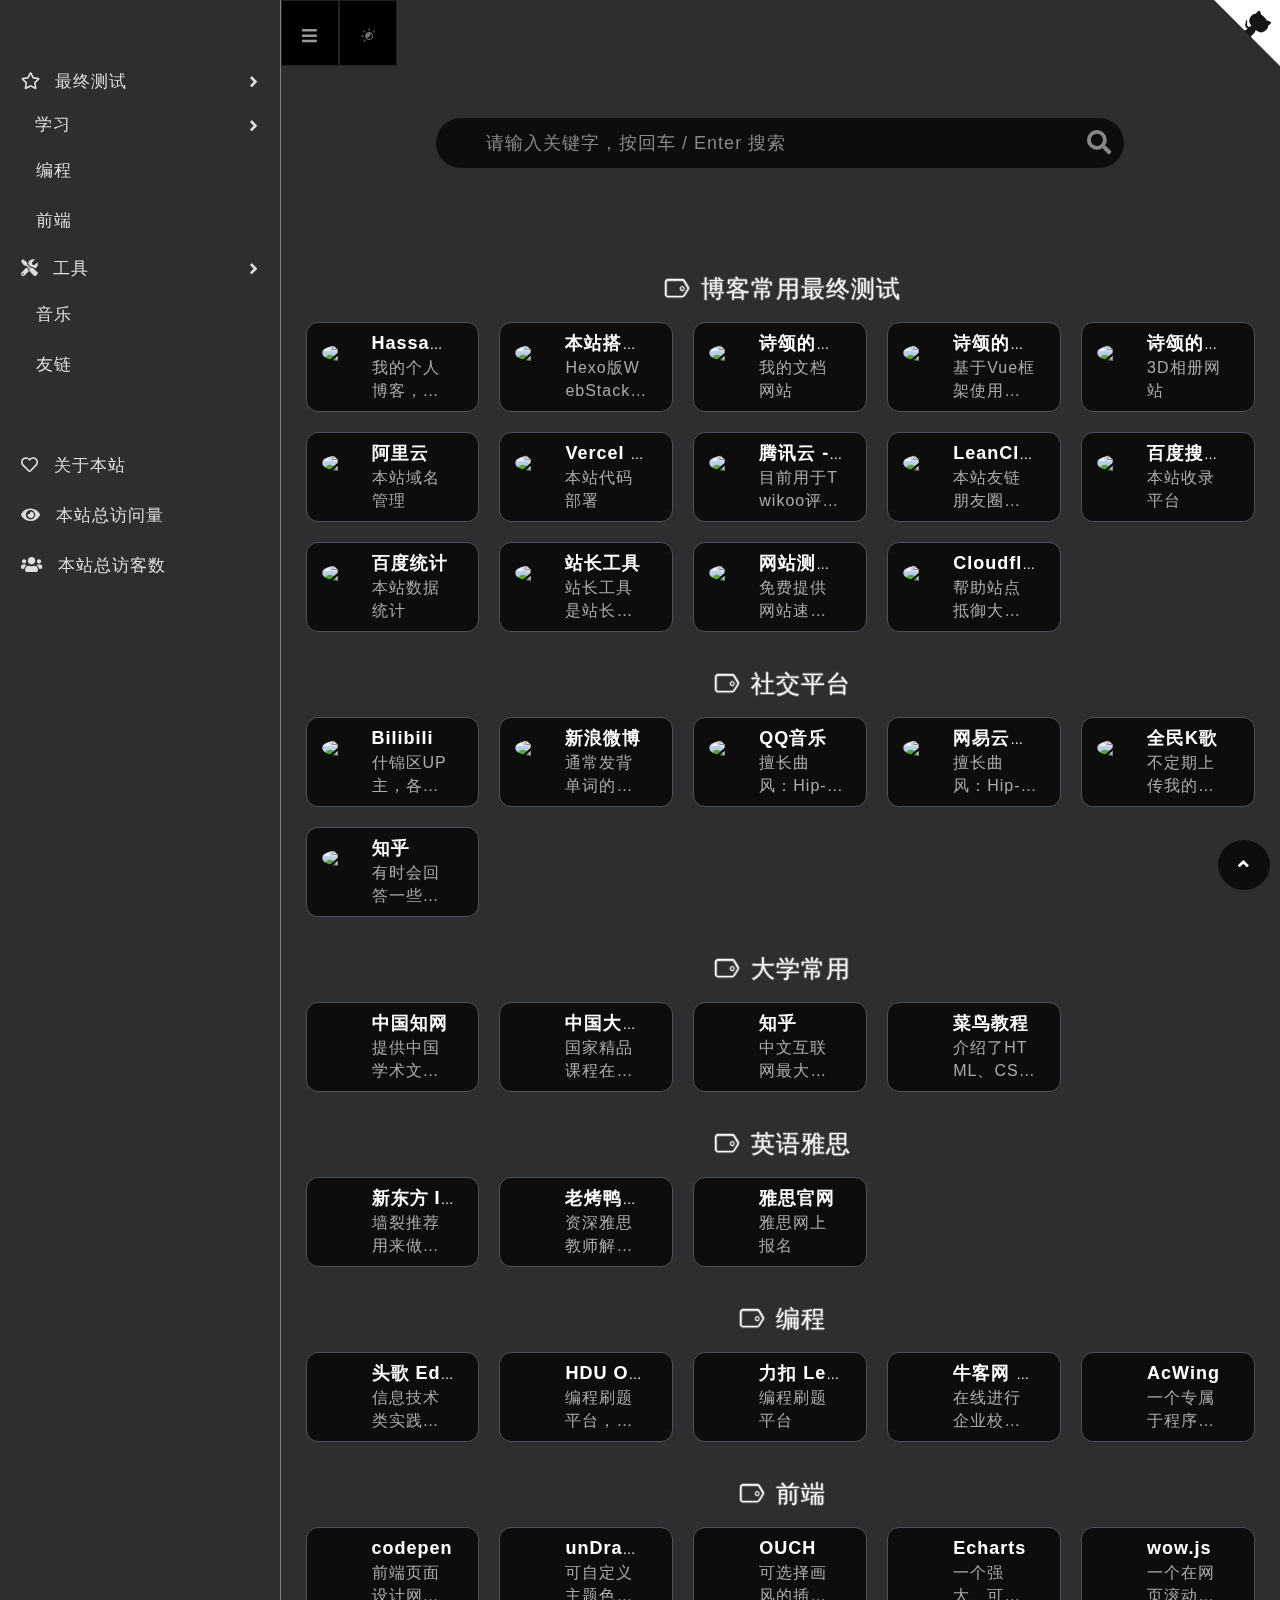
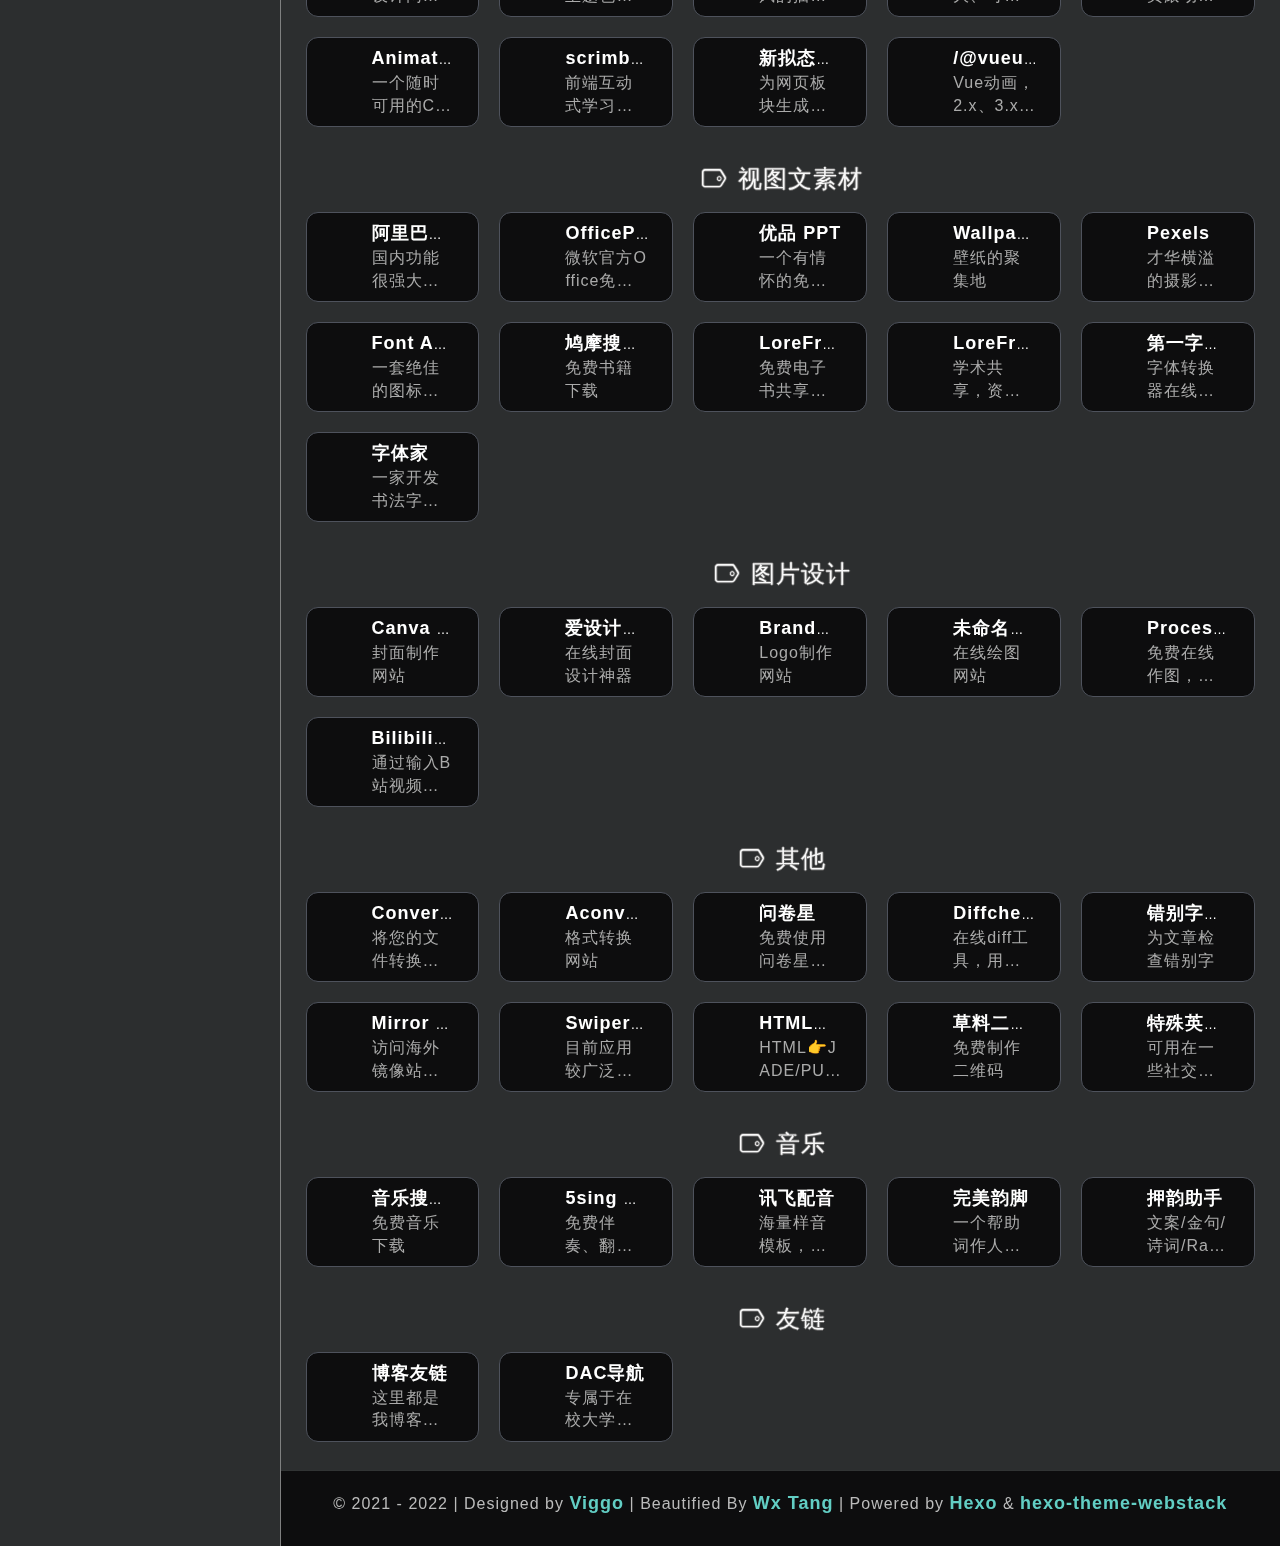
==== commit 064a7baf: "Site updated: 2022-05-25 16:01:13" ====
--- a/index.html
+++ b/index.html
@@ -7,7 +7,7 @@
   <meta http-equiv="X-UA-Compatible" content="IE=edge">
   <meta name="viewport" content="width=device-width, initial-scale=1.0" />
   <meta name="author" content="viggo" />
-  <title>诗颂的网址导航 - Hassan Wong</title>
+  <title>Wx Tang - just do it</title>
   <meta name="keywords" content="网址收藏,常用网址,网址导航,网址大全,Hassan&#39;s Blog,常用网站,私人导航,诗颂,HassanWong">
   <meta name="description" content="网站包含 Hassan Wong 本人常用网站，同时提供多站点导航功能，若是喜欢赶紧收藏吧">
   <link rel="shortcut icon" href="https://npm.elemecdn.com/hassan-assets/navi/favicon.ico">
@@ -39,15 +39,15 @@
   <!-- / FB Open Graph -->
   <meta property="og:type" content="article">
   <meta property="og:url" content="https://navi.hassanwong.top/index.html">
-  <meta property="og:title" content="诗颂的网址导航 - Hassan Wong">
+  <meta property="og:title" content="Wx Tang - just do it">
   <meta property="og:description" content="网站包含 Hassan Wong 本人常用网站，同时提供多站点导航功能，若是喜欢赶紧收藏吧">
-  <meta property="og:site_name" content="诗颂的网址导航 - Hassan Wong">
+  <meta property="og:site_name" content="Wx Tang - just do it">
   
   <meta property="og:image" content="https://npm.elemecdn.com/hassan-assets/navi/webstack_banner_cn.png">
   
   <!-- / Twitter Cards -->
   <meta name="twitter:card" content="summary_large_image">
-  <meta name="twitter:title" content="诗颂的网址导航 - Hassan Wong">
+  <meta name="twitter:title" content="Wx Tang - just do it">
   <meta name="twitter:description" content="网站包含 Hassan Wong 本人常用网站，同时提供多站点导航功能，若是喜欢赶紧收藏吧">
   
   <meta name="twitter:image" content="https://npm.elemecdn.com/hassan-assets/navi/webstack_banner_cn.png">
@@ -91,15 +91,15 @@
         <a class="fas fa-angle-down" style="cursor: pointer;">
           
             <i class="far fa-star"></i>
-            <span class="title">与我相关</span>
+            <span class="title">最终测试</span>
           </a>
           
           <ul>
             
             <li>
-              <a href="#博客常用" class="smooth">
+              <a href="#博客常用最终测试" class="smooth">
                 <i class="iconfont icon-blog"></i>
-                <span class="title">博客常用</span>
+                <span class="title">博客常用最终测试</span>
               </a>
             </li>
             
@@ -308,7 +308,7 @@
     
     
     
-    <h4 class="text-gray"><i class="linecons-tag" style="margin-right: 7px;" id="博客常用"></i>博客常用</h4>
+    <h4 class="text-gray"><i class="linecons-tag" style="margin-right: 7px;" id="博客常用最终测试"></i>博客常用最终测试</h4>
 <div class="row">
   
   <div class="col-sm-3">
@@ -1637,7 +1637,7 @@
     <p>
       
       &copy; 2021 - 2022
-      | Designed by <a href="http://viggoz.com" target="_blank"><strong>Viggo</strong></a> | Beautified By <a href="hassanwong.top"><strong>Hassan Wong</strong></a> | Powered by <a href="https://hexo.io/" target="_blank"><strong>Hexo</strong></a> & <a href="https://github.com/HCLonely/hexo-theme-webstack/" target="_blank"><strong>hexo-theme-webstack</strong></a>
+      | Designed by <a href="http://viggoz.com" target="_blank"><strong>Viggo</strong></a> | Beautified By <a href="hassanwong.top"><strong>Wx Tang</strong></a> | Powered by <a href="https://hexo.io/" target="_blank"><strong>Hexo</strong></a> & <a href="https://github.com/HCLonely/hexo-theme-webstack/" target="_blank"><strong>hexo-theme-webstack</strong></a>
     </p>
     
     <div class="go-up">
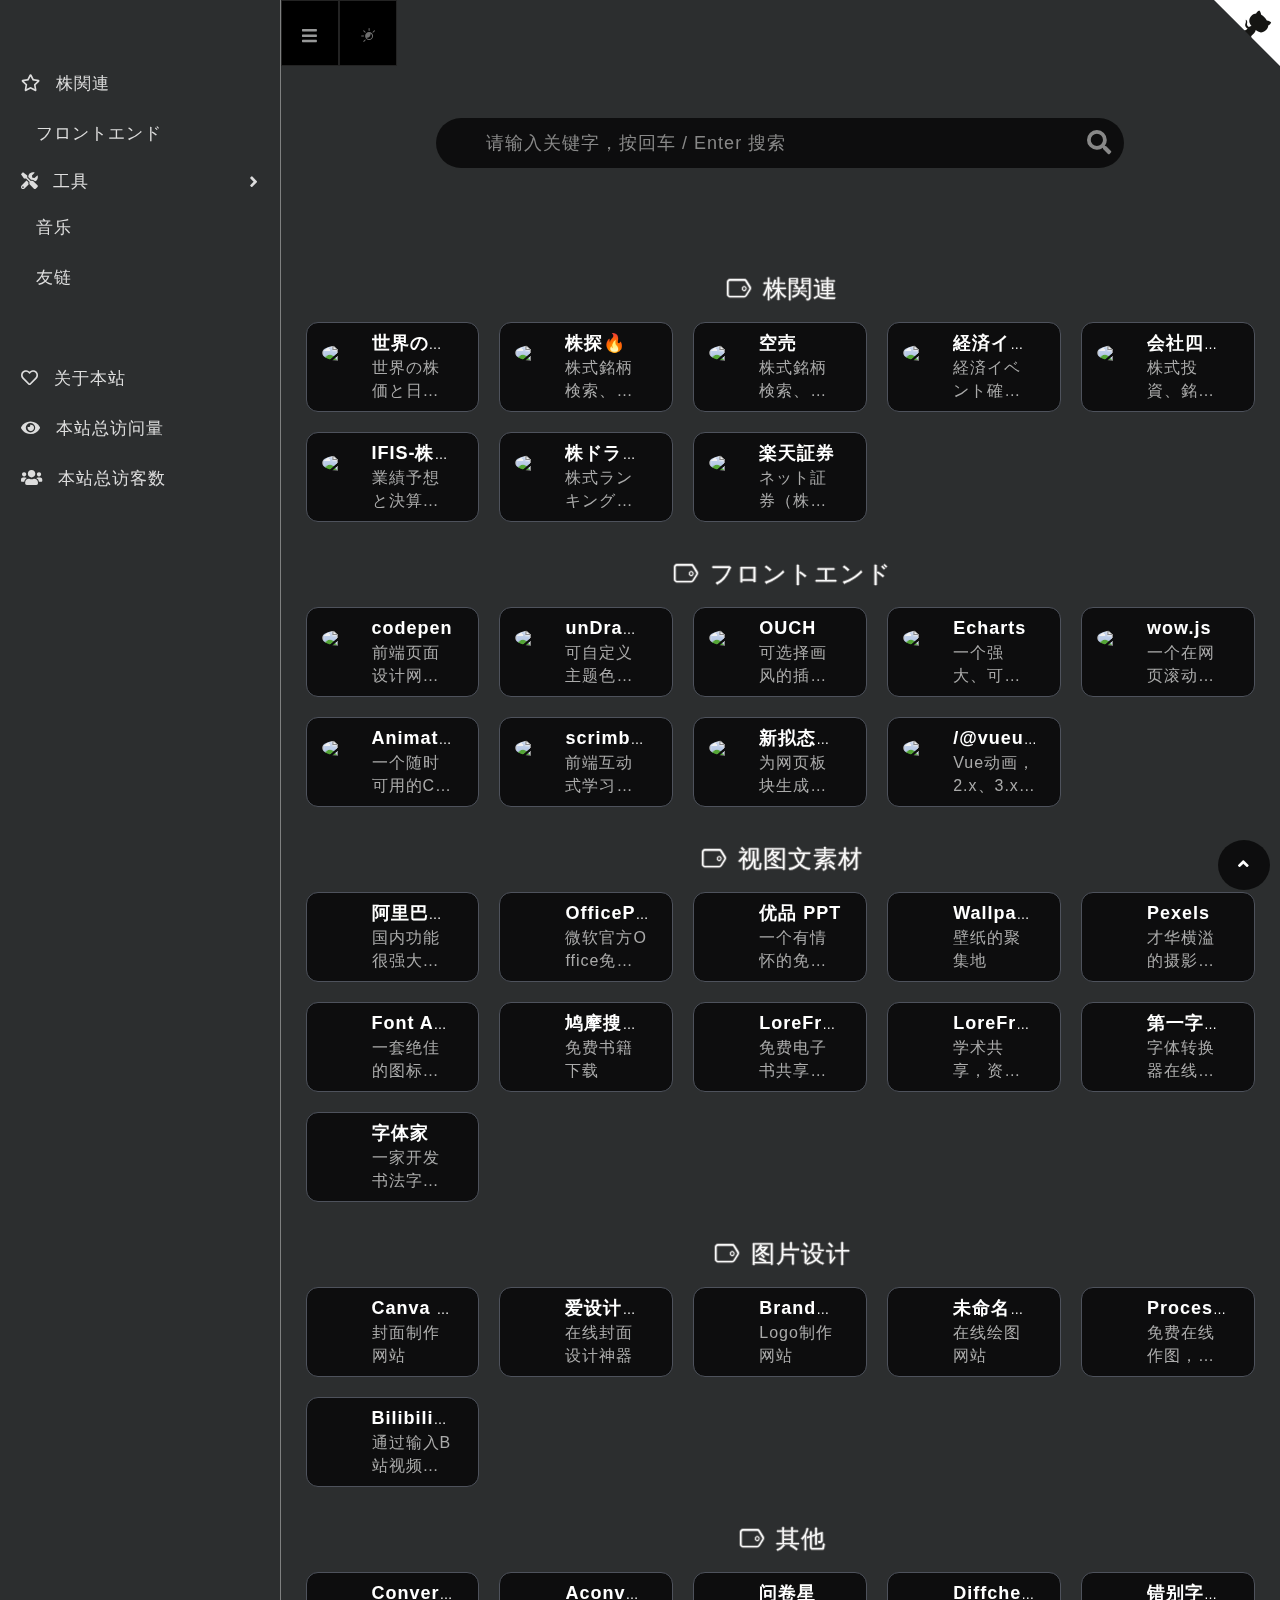
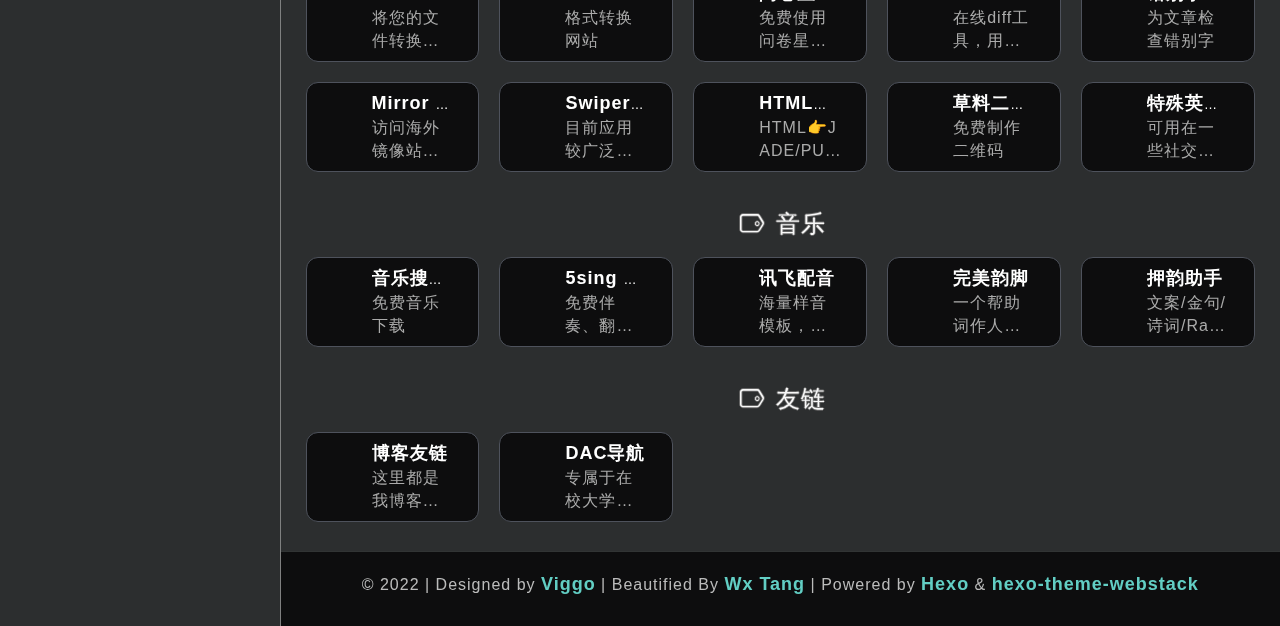
==== commit 1e3bbd46: "Site updated: 2022-06-02 21:52:19" ====
--- a/index.html
+++ b/index.html
@@ -8,8 +8,8 @@
   <meta name="viewport" content="width=device-width, initial-scale=1.0" />
   <meta name="author" content="viggo" />
   <title>Wx Tang - just do it</title>
-  <meta name="keywords" content="网址收藏,常用网址,网址导航,网址大全,Hassan&#39;s Blog,常用网站,私人导航,诗颂,HassanWong">
-  <meta name="description" content="网站包含 Hassan Wong 本人常用网站，同时提供多站点导航功能，若是喜欢赶紧收藏吧">
+  <meta name="keywords" content="网址收藏,常用网址,网址导航,网址大全,常用网站,私人导航">
+  <meta name="description" content="网站包含 Wx Tang 本人常用网站，同时提供多站点导航功能，若是喜欢赶紧收藏吧">
   <link rel="shortcut icon" href="https://npm.elemecdn.com/hassan-assets/navi/favicon.ico">
   
 <link rel="stylesheet" href="/css/hclonely.css">
@@ -38,9 +38,9 @@
     <![endif]-->
   <!-- / FB Open Graph -->
   <meta property="og:type" content="article">
-  <meta property="og:url" content="https://navi.hassanwong.top/index.html">
+  <meta property="og:url" content="https://mtangw.github.io/index.html/index.html">
   <meta property="og:title" content="Wx Tang - just do it">
-  <meta property="og:description" content="网站包含 Hassan Wong 本人常用网站，同时提供多站点导航功能，若是喜欢赶紧收藏吧">
+  <meta property="og:description" content="网站包含 Wx Tang 本人常用网站，同时提供多站点导航功能，若是喜欢赶紧收藏吧">
   <meta property="og:site_name" content="Wx Tang - just do it">
   
   <meta property="og:image" content="https://npm.elemecdn.com/hassan-assets/navi/webstack_banner_cn.png">
@@ -48,7 +48,7 @@
   <!-- / Twitter Cards -->
   <meta name="twitter:card" content="summary_large_image">
   <meta name="twitter:title" content="Wx Tang - just do it">
-  <meta name="twitter:description" content="网站包含 Hassan Wong 本人常用网站，同时提供多站点导航功能，若是喜欢赶紧收藏吧">
+  <meta name="twitter:description" content="网站包含 Wx Tang 本人常用网站，同时提供多站点导航功能，若是喜欢赶紧收藏吧">
   
   <meta name="twitter:image" content="https://npm.elemecdn.com/hassan-assets/navi/webstack_banner_cn.png">
   
@@ -88,76 +88,20 @@
       
       <li>
         
-        <a class="fas fa-angle-down" style="cursor: pointer;">
-          
+          <a href="#株関連" class="smooth">
+            
             <i class="far fa-star"></i>
-            <span class="title">最终测试</span>
-          </a>
-          
-          <ul>
-            
-            <li>
-              <a href="#博客常用最终测试" class="smooth">
-                <i class="iconfont icon-blog"></i>
-                <span class="title">博客常用最终测试</span>
-              </a>
-            </li>
-            
-            <li>
-              <a href="#社交平台" class="smooth">
-                <i class="iconfont icon-social"></i>
-                <span class="title">社交平台</span>
-              </a>
-            </li>
-            
-          </ul>
+            <span class="title">株関連</span>
+          </a>
           
       </li>
       
       <li>
         
-        <a class="fas fa-angle-down" style="cursor: pointer;">
-          
-            <i class="iconfont icon-study"></i>
-            <span class="title">学习</span>
-          </a>
-          
-          <ul>
+          <a href="#フロントエンド" class="smooth">
             
-            <li>
-              <a href="#大学常用" class="smooth">
-                <i class="iconfont icon-book"></i>
-                <span class="title">大学常用</span>
-              </a>
-            </li>
-            
-            <li>
-              <a href="#英语雅思" class="smooth">
-                <i class="iconfont icon-english"></i>
-                <span class="title">英语雅思</span>
-              </a>
-            </li>
-            
-          </ul>
-          
-      </li>
-      
-      <li>
-        
-          <a href="#编程" class="smooth">
-            
-            <i class="iconfont icon-code"></i>
-            <span class="title">编程</span>
-          </a>
-          
-      </li>
-      
-      <li>
-        
-          <a href="#前端" class="smooth">
-            
-            <i class="iconfont icon-cherry"></i>
-            <span class="title">前端</span>
+            <i class="iconfont icon-cord"></i>
+            <span class="title">フロントエンド</span>
           </a>
           
       </li>
@@ -273,7 +217,7 @@
       </li>
     </ul>
     
-    <a target="_blank" rel="noopener" href="https://github.com/hassanblog/navigation" class="github-corner" aria-label="View source on GitHub"><svg width="66" height="66" viewBox="0 0 250 250" style="fill:#151513; color:#fff; position: absolute; top: 0; border: 0; right: 0;" aria-hidden="true"><path d="M0,0 L115,115 L130,115 L142,142 L250,250 L250,0 Z"></path><path d="M128.3,109.0 C113.8,99.7 119.0,89.6 119.0,89.6 C122.0,82.7 120.5,78.6 120.5,78.6 C119.2,72.0 123.4,76.3 123.4,76.3 C127.3,80.9 125.5,87.3 125.5,87.3 C122.9,97.6 130.6,101.9 134.4,103.2" fill="currentColor" style="transform-origin: 130px 106px;" class="octo-arm"></path><path d="M115.0,115.0 C114.9,115.1 118.7,116.5 119.8,115.4 L133.7,101.6 C136.9,99.2 139.9,98.4 142.2,98.6 C133.8,88.0 127.5,74.4 143.8,58.0 C148.5,53.4 154.0,51.2 159.7,51.0 C160.3,49.4 163.2,43.6 171.4,40.1 C171.4,40.1 176.1,42.5 178.8,56.2 C183.1,58.6 187.2,61.8 190.9,65.4 C194.5,69.0 197.7,73.2 200.1,77.6 C213.8,80.2 216.3,84.9 216.3,84.9 C212.7,93.1 206.9,96.0 205.4,96.6 C205.1,102.4 203.0,107.8 198.3,112.5 C181.9,128.9 168.3,122.5 157.7,114.1 C157.9,116.9 156.7,120.9 152.7,124.9 L141.0,136.5 C139.8,137.7 141.6,141.9 141.8,141.8 Z" fill="currentColor" class="octo-body"></path></svg></a><style>.github-corner:hover .octo-arm{animation:octocat-wave 560ms ease-in-out}@keyframes octocat-wave{0%,100%{transform:rotate(0)}20%,60%{transform:rotate(-25deg)}40%,80%{transform:rotate(10deg)}}@media (max-width:500px){.github-corner:hover .octo-arm{animation:none}.github-corner .octo-arm{animation:octocat-wave 560ms ease-in-out}}</style>
+    <a target="_blank" rel="noopener" href="https://github.com/mtangw/mtangw.github.io" class="github-corner" aria-label="View source on GitHub"><svg width="66" height="66" viewBox="0 0 250 250" style="fill:#151513; color:#fff; position: absolute; top: 0; border: 0; right: 0;" aria-hidden="true"><path d="M0,0 L115,115 L130,115 L142,142 L250,250 L250,0 Z"></path><path d="M128.3,109.0 C113.8,99.7 119.0,89.6 119.0,89.6 C122.0,82.7 120.5,78.6 120.5,78.6 C119.2,72.0 123.4,76.3 123.4,76.3 C127.3,80.9 125.5,87.3 125.5,87.3 C122.9,97.6 130.6,101.9 134.4,103.2" fill="currentColor" style="transform-origin: 130px 106px;" class="octo-arm"></path><path d="M115.0,115.0 C114.9,115.1 118.7,116.5 119.8,115.4 L133.7,101.6 C136.9,99.2 139.9,98.4 142.2,98.6 C133.8,88.0 127.5,74.4 143.8,58.0 C148.5,53.4 154.0,51.2 159.7,51.0 C160.3,49.4 163.2,43.6 171.4,40.1 C171.4,40.1 176.1,42.5 178.8,56.2 C183.1,58.6 187.2,61.8 190.9,65.4 C194.5,69.0 197.7,73.2 200.1,77.6 C213.8,80.2 216.3,84.9 216.3,84.9 C212.7,93.1 206.9,96.0 205.4,96.6 C205.1,102.4 203.0,107.8 198.3,112.5 C181.9,128.9 168.3,122.5 157.7,114.1 C157.9,116.9 156.7,120.9 152.7,124.9 L141.0,136.5 C139.8,137.7 141.6,141.9 141.8,141.8 Z" fill="currentColor" class="octo-body"></path></svg></a><style>.github-corner:hover .octo-arm{animation:octocat-wave 560ms ease-in-out}@keyframes octocat-wave{0%,100%{transform:rotate(0)}20%,60%{transform:rotate(-25deg)}40%,80%{transform:rotate(10deg)}}@media (max-width:500px){.github-corner:hover .octo-arm{animation:none}.github-corner .octo-arm{animation:octocat-wave 560ms ease-in-out}}</style>
     
     </nav>
     
@@ -308,228 +252,132 @@
     
     
     
-    <h4 class="text-gray"><i class="linecons-tag" style="margin-right: 7px;" id="博客常用最终测试"></i>博客常用最终测试</h4>
+    <h4 class="text-gray"><i class="linecons-tag" style="margin-right: 7px;" id="株関連"></i>株関連</h4>
 <div class="row">
   
   <div class="col-sm-3">
-    <div class="xe-widget xe-conversations box2 label-info" onclick="window.open('https://hassanwong.top/', '_blank')" data-toggle="tooltip" data-placement="bottom" title="" data-original-title="https://hassanwong.top/">
-      <div class="xe-comment-entry">
-        <a class="xe-user-img">
-          <img data-src="https://npm.elemecdn.com/hassan-assets/navi/logos/myblog.png" class="lozad img-circle" width="40">
-        </a>
-        <div class="xe-comment">
-          <a href="#" class="xe-user-name overflowClip_1">
-            <strong>Hassan&#39;s Blog 🔥</strong>
-          </a>
-          <p class="overflowClip_2">我的个人博客，欢迎访问~</p>
-        </div>
-      </div>
-    </div>
-  </div>
-  
-  <div class="col-sm-3">
-    <div class="xe-widget xe-conversations box2 label-info" onclick="window.open('https://hassanwong.top/posts/61c6c2e8/', '_blank')" data-toggle="tooltip" data-placement="bottom" title="" data-original-title="https://hassanwong.top/posts/61c6c2e8/">
-      <div class="xe-comment-entry">
-        <a class="xe-user-img">
-          <img data-src="https://npm.elemecdn.com/hassan-assets/navi/logos/myblog.png" class="lozad img-circle" width="40">
-        </a>
-        <div class="xe-comment">
-          <a href="#" class="xe-user-name overflowClip_1">
-            <strong>本站搭建教程 🔥</strong>
-          </a>
-          <p class="overflowClip_2">Hexo版WebStack导航网站搭建教程，欢迎留言~</p>
-        </div>
-      </div>
-    </div>
-  </div>
-  
-  <div class="col-sm-3">
-    <div class="xe-widget xe-conversations box2 label-info" onclick="window.open('https://doc.hassanwong.top/', '_blank')" data-toggle="tooltip" data-placement="bottom" title="" data-original-title="https://doc.hassanwong.top/">
-      <div class="xe-comment-entry">
-        <a class="xe-user-img">
-          <img data-src="https://npm.elemecdn.com/hassan-assets/img/favicon.png" class="lozad img-circle" width="40">
-        </a>
-        <div class="xe-comment">
-          <a href="#" class="xe-user-name overflowClip_1">
-            <strong>诗颂的文档</strong>
-          </a>
-          <p class="overflowClip_2">我的文档网站</p>
-        </div>
-      </div>
-    </div>
-  </div>
-  
-  <div class="col-sm-3">
-    <div class="xe-widget xe-conversations box2 label-info" onclick="window.open('https://mb.hassanwong.top/', '_blank')" data-toggle="tooltip" data-placement="bottom" title="" data-original-title="https://mb.hassanwong.top/">
-      <div class="xe-comment-entry">
-        <a class="xe-user-img">
-          <img data-src="https://npm.elemecdn.com/hassan-assets/img/favicon.png" class="lozad img-circle" width="40">
-        </a>
-        <div class="xe-comment">
-          <a href="#" class="xe-user-name overflowClip_1">
-            <strong>诗颂的八音盒</strong>
-          </a>
-          <p class="overflowClip_2">基于Vue框架使用网易云接口的音乐网站</p>
-        </div>
-      </div>
-    </div>
-  </div>
-  
-  <div class="col-sm-3">
-    <div class="xe-widget xe-conversations box2 label-info" onclick="window.open('https://gal.hassanwong.top/', '_blank')" data-toggle="tooltip" data-placement="bottom" title="" data-original-title="https://gal.hassanwong.top/">
-      <div class="xe-comment-entry">
-        <a class="xe-user-img">
-          <img data-src="https://npm.elemecdn.com/hassan-assets/img/favicon.png" class="lozad img-circle" width="40">
-        </a>
-        <div class="xe-comment">
-          <a href="#" class="xe-user-name overflowClip_1">
-            <strong>诗颂的画廊</strong>
-          </a>
-          <p class="overflowClip_2">3D相册网站</p>
-        </div>
-      </div>
-    </div>
-  </div>
-  
-  <div class="col-sm-3">
-    <div class="xe-widget xe-conversations box2 label-info" onclick="window.open('https://account.aliyun.com/login/qr_login.html', '_blank')" data-toggle="tooltip" data-placement="bottom" title="" data-original-title="https://account.aliyun.com/login/qr_login.html">
-      <div class="xe-comment-entry">
-        <a class="xe-user-img">
-          <img data-src="https://img.alicdn.com/tfs/TB1_ZXuNcfpK1RjSZFOXXa6nFXa-32-32.ico" class="lozad img-circle" width="40">
-        </a>
-        <div class="xe-comment">
-          <a href="#" class="xe-user-name overflowClip_1">
-            <strong>阿里云</strong>
-          </a>
-          <p class="overflowClip_2">本站域名管理</p>
-        </div>
-      </div>
-    </div>
-  </div>
-  
-  <div class="col-sm-3">
-    <div class="xe-widget xe-conversations box2 label-info" onclick="window.open('https://vercel.com/hassanblog', '_blank')" data-toggle="tooltip" data-placement="bottom" title="" data-original-title="https://vercel.com/hassanblog">
-      <div class="xe-comment-entry">
-        <a class="xe-user-img">
-          <img data-src="https://assets.vercel.com/image/upload/q_auto/front/favicon/vercel/57x57.png" class="lozad img-circle" width="40">
-        </a>
-        <div class="xe-comment">
-          <a href="#" class="xe-user-name overflowClip_1">
-            <strong>Vercel - Dashboard</strong>
-          </a>
-          <p class="overflowClip_2">本站代码部署</p>
-        </div>
-      </div>
-    </div>
-  </div>
-  
-  <div class="col-sm-3">
-    <div class="xe-widget xe-conversations box2 label-info" onclick="window.open('https://console.cloud.tencent.com/', '_blank')" data-toggle="tooltip" data-placement="bottom" title="" data-original-title="https://console.cloud.tencent.com/">
-      <div class="xe-comment-entry">
-        <a class="xe-user-img">
-          <img data-src="https://cloud.tencent.com/favicon.ico" class="lozad img-circle" width="40">
-        </a>
-        <div class="xe-comment">
-          <a href="#" class="xe-user-name overflowClip_1">
-            <strong>腾讯云 - 控制台</strong>
-          </a>
-          <p class="overflowClip_2">目前用于Twikoo评论系统后台、每日签到</p>
-        </div>
-      </div>
-    </div>
-  </div>
-  
-  <div class="col-sm-3">
-    <div class="xe-widget xe-conversations box2 label-info" onclick="window.open('https://console.leancloud.app/login', '_blank')" data-toggle="tooltip" data-placement="bottom" title="" data-original-title="https://console.leancloud.app/login">
-      <div class="xe-comment-entry">
-        <a class="xe-user-img">
-          <img data-src="https://console.leancloud.app/favicon.ico" class="lozad img-circle" width="40">
-        </a>
-        <div class="xe-comment">
-          <a href="#" class="xe-user-name overflowClip_1">
-            <strong>LeanCloud</strong>
-          </a>
-          <p class="overflowClip_2">本站友链朋友圈、哔哔后台</p>
-        </div>
-      </div>
-    </div>
-  </div>
-  
-  <div class="col-sm-3">
-    <div class="xe-widget xe-conversations box2 label-info" onclick="window.open('https://ziyuan.baidu.com/linksubmit/index?site=http://hassanwong.top/', '_blank')" data-toggle="tooltip" data-placement="bottom" title="" data-original-title="https://ziyuan.baidu.com/linksubmit/index?site=http://hassanwong.top/">
-      <div class="xe-comment-entry">
-        <a class="xe-user-img">
-          <img data-src="https://ziyuan.baidu.com/favicon.ico" class="lozad img-circle" width="40">
-        </a>
-        <div class="xe-comment">
-          <a href="#" class="xe-user-name overflowClip_1">
-            <strong>百度搜索资源平台</strong>
-          </a>
-          <p class="overflowClip_2">本站收录平台</p>
-        </div>
-      </div>
-    </div>
-  </div>
-  
-  <div class="col-sm-3">
-    <div class="xe-widget xe-conversations box2 label-info" onclick="window.open('https://tongji.baidu.com/web/10000330339/overview/index?siteId=16324130', '_blank')" data-toggle="tooltip" data-placement="bottom" title="" data-original-title="https://tongji.baidu.com/web/10000330339/overview/index?siteId=16324130">
-      <div class="xe-comment-entry">
-        <a class="xe-user-img">
-          <img data-src="https://tongji.baidu.com/favicon.ico" class="lozad img-circle" width="40">
-        </a>
-        <div class="xe-comment">
-          <a href="#" class="xe-user-name overflowClip_1">
-            <strong>百度统计</strong>
-          </a>
-          <p class="overflowClip_2">本站数据统计</p>
-        </div>
-      </div>
-    </div>
-  </div>
-  
-  <div class="col-sm-3">
-    <div class="xe-widget xe-conversations box2 label-info" onclick="window.open('http://tool.chinaz.com/', '_blank')" data-toggle="tooltip" data-placement="bottom" title="" data-original-title="http://tool.chinaz.com/">
-      <div class="xe-comment-entry">
-        <a class="xe-user-img">
-          <img data-src="http://csstools.chinaz.com/favicon.ico" class="lozad img-circle" width="40">
-        </a>
-        <div class="xe-comment">
-          <a href="#" class="xe-user-name overflowClip_1">
-            <strong>站长工具</strong>
-          </a>
-          <p class="overflowClip_2">站长工具是站长的必备工具，可以了解SEO数据变化等等</p>
-        </div>
-      </div>
-    </div>
-  </div>
-  
-  <div class="col-sm-3">
-    <div class="xe-widget xe-conversations box2 label-info" onclick="window.open('https://www.ping.cn/', '_blank')" data-toggle="tooltip" data-placement="bottom" title="" data-original-title="https://www.ping.cn/">
-      <div class="xe-comment-entry">
-        <a class="xe-user-img">
-          <img data-src="https://www.ping.cn/favicon.ico" class="lozad img-circle" width="40">
-        </a>
-        <div class="xe-comment">
-          <a href="#" class="xe-user-name overflowClip_1">
-            <strong>网站测速 - Ping.cn</strong>
-          </a>
-          <p class="overflowClip_2">免费提供网站速度测试</p>
-        </div>
-      </div>
-    </div>
-  </div>
-  
-  <div class="col-sm-3">
-    <div class="xe-widget xe-conversations box2 label-info" onclick="window.open('https://dash.cloudflare.com/f2f657ef88142b794b30a3e5754d73e3', '_blank')" data-toggle="tooltip" data-placement="bottom" title="" data-original-title="https://dash.cloudflare.com/f2f657ef88142b794b30a3e5754d73e3">
-      <div class="xe-comment-entry">
-        <a class="xe-user-img">
-          <img data-src="https://dash.cloudflare.com/favicon.ico" class="lozad img-circle" width="40">
-        </a>
-        <div class="xe-comment">
-          <a href="#" class="xe-user-name overflowClip_1">
-            <strong>Cloudflare</strong>
-          </a>
-          <p class="overflowClip_2">帮助站点抵御大多数网络攻击，确保长期在线，提升性能、访问速度</p>
+    <div class="xe-widget xe-conversations box2 label-info" onclick="window.open('https://nikkei225jp.com/', '_blank')" data-toggle="tooltip" data-placement="bottom" title="" data-original-title="https://nikkei225jp.com/">
+      <div class="xe-comment-entry">
+        <a class="xe-user-img">
+          <img data-src="https://nikkei225jp.com/favicon.ico" class="lozad img-circle" width="40">
+        </a>
+        <div class="xe-comment">
+          <a href="#" class="xe-user-name overflowClip_1">
+            <strong>世界の株価 🔥</strong>
+          </a>
+          <p class="overflowClip_2">世界の株価と日経平均先物~</p>
+        </div>
+      </div>
+    </div>
+  </div>
+  
+  <div class="col-sm-3">
+    <div class="xe-widget xe-conversations box2 label-info" onclick="window.open('https://kabutan.jp/', '_blank')" data-toggle="tooltip" data-placement="bottom" title="" data-original-title="https://kabutan.jp/">
+      <div class="xe-comment-entry">
+        <a class="xe-user-img">
+          <img data-src="https://kabutan.jp/favicon.ico" class="lozad img-circle" width="40">
+        </a>
+        <div class="xe-comment">
+          <a href="#" class="xe-user-name overflowClip_1">
+            <strong>株探🔥</strong>
+          </a>
+          <p class="overflowClip_2">株式銘柄検索、銘柄サポート</p>
+        </div>
+      </div>
+    </div>
+  </div>
+  
+  <div class="col-sm-3">
+    <div class="xe-widget xe-conversations box2 label-info" onclick="window.open('https://karauri.net/', '_blank')" data-toggle="tooltip" data-placement="bottom" title="" data-original-title="https://karauri.net/">
+      <div class="xe-comment-entry">
+        <a class="xe-user-img">
+          <img data-src="https://karauri.net/favicon.ico" class="lozad img-circle" width="40">
+        </a>
+        <div class="xe-comment">
+          <a href="#" class="xe-user-name overflowClip_1">
+            <strong>空売</strong>
+          </a>
+          <p class="overflowClip_2">株式銘柄検索、銘柄サポート</p>
+        </div>
+      </div>
+    </div>
+  </div>
+  
+  <div class="col-sm-3">
+    <div class="xe-widget xe-conversations box2 label-info" onclick="window.open('http://apl.morningstar.co.jp/webasp/ipad/winmarket/calendar.html', '_blank')" data-toggle="tooltip" data-placement="bottom" title="" data-original-title="http://apl.morningstar.co.jp/webasp/ipad/winmarket/calendar.html">
+      <div class="xe-comment-entry">
+        <a class="xe-user-img">
+          <img data-src="http://apl.morningstar.co.jp/favicon.ico" class="lozad img-circle" width="40">
+        </a>
+        <div class="xe-comment">
+          <a href="#" class="xe-user-name overflowClip_1">
+            <strong>経済イベント🔥</strong>
+          </a>
+          <p class="overflowClip_2">経済イベント確認用</p>
+        </div>
+      </div>
+    </div>
+  </div>
+  
+  <div class="col-sm-3">
+    <div class="xe-widget xe-conversations box2 label-info" onclick="window.open('https://shikiho.toyokeizai.net/', '_blank')" data-toggle="tooltip" data-placement="bottom" title="" data-original-title="https://shikiho.toyokeizai.net/">
+      <div class="xe-comment-entry">
+        <a class="xe-user-img">
+          <img data-src="https://shikiho.toyokeizai.net/favicon/favicon.ico" class="lozad img-circle" width="40">
+        </a>
+        <div class="xe-comment">
+          <a href="#" class="xe-user-name overflowClip_1">
+            <strong>会社四季報</strong>
+          </a>
+          <p class="overflowClip_2">株式投資、銘柄研究</p>
+        </div>
+      </div>
+    </div>
+  </div>
+  
+  <div class="col-sm-3">
+    <div class="xe-widget xe-conversations box2 label-info" onclick="window.open('https://kabuyoho.ifis.co.jp/index.php', '_blank')" data-toggle="tooltip" data-placement="bottom" title="" data-original-title="https://kabuyoho.ifis.co.jp/index.php">
+      <div class="xe-comment-entry">
+        <a class="xe-user-img">
+          <img data-src="https://kabuyoho.ifis.co.jp/favicon.ico" class="lozad img-circle" width="40">
+        </a>
+        <div class="xe-comment">
+          <a href="#" class="xe-user-name overflowClip_1">
+            <strong>IFIS-株予報</strong>
+          </a>
+          <p class="overflowClip_2">業績予想と決算スケジュール</p>
+        </div>
+      </div>
+    </div>
+  </div>
+  
+  <div class="col-sm-3">
+    <div class="xe-widget xe-conversations box2 label-info" onclick="window.open('https://www.kabudragon.com/', '_blank')" data-toggle="tooltip" data-placement="bottom" title="" data-original-title="https://www.kabudragon.com/">
+      <div class="xe-comment-entry">
+        <a class="xe-user-img">
+          <img data-src="https://www.kabudragon.com/favicon.ico" class="lozad img-circle" width="40">
+        </a>
+        <div class="xe-comment">
+          <a href="#" class="xe-user-name overflowClip_1">
+            <strong>株ドラゴン</strong>
+          </a>
+          <p class="overflowClip_2">株式ランキングと株価情報</p>
+        </div>
+      </div>
+    </div>
+  </div>
+  
+  <div class="col-sm-3">
+    <div class="xe-widget xe-conversations box2 label-info" onclick="window.open('https://www.rakuten-sec.co.jp/', '_blank')" data-toggle="tooltip" data-placement="bottom" title="" data-original-title="https://www.rakuten-sec.co.jp/">
+      <div class="xe-comment-entry">
+        <a class="xe-user-img">
+          <img data-src="https://www.rakuten-sec.co.jp/favicon.ico" class="lozad img-circle" width="40">
+        </a>
+        <div class="xe-comment">
+          <a href="#" class="xe-user-name overflowClip_1">
+            <strong>楽天証券</strong>
+          </a>
+          <p class="overflowClip_2">ネット証券（株、投資信託、NISA）</p>
         </div>
       </div>
     </div>
@@ -541,342 +389,10 @@
     
     
     
-    <h4 class="text-gray"><i class="linecons-tag" style="margin-right: 7px;" id="社交平台"></i>社交平台</h4>
-<div class="row">
-  
-  <div class="col-sm-3">
-    <div class="xe-widget xe-conversations box2 label-info" onclick="window.open('https://space.bilibili.com/383883097', '_blank')" data-toggle="tooltip" data-placement="bottom" title="" data-original-title="https://space.bilibili.com/383883097">
-      <div class="xe-comment-entry">
-        <a class="xe-user-img">
-          <img data-src="https://npm.elemecdn.com/hassan-assets/navi/alphabet/Letter_B.png" class="lozad img-circle" width="40">
-        </a>
-        <div class="xe-comment">
-          <a href="#" class="xe-user-name overflowClip_1">
-            <strong>Bilibili</strong>
-          </a>
-          <p class="overflowClip_2">什锦区UP主，各类视频都有涉及</p>
-        </div>
-      </div>
-    </div>
-  </div>
-  
-  <div class="col-sm-3">
-    <div class="xe-widget xe-conversations box2 label-info" onclick="window.open('https://weibo.com/hassan89', '_blank')" data-toggle="tooltip" data-placement="bottom" title="" data-original-title="https://weibo.com/hassan89">
-      <div class="xe-comment-entry">
-        <a class="xe-user-img">
-          <img data-src="https://tvax4.sinaimg.cn/crop.0.0.1080.1080.180/007aVBg1ly8h0bs5b1wncj30u00u040o.jpg" class="lozad img-circle" width="40">
-        </a>
-        <div class="xe-comment">
-          <a href="#" class="xe-user-name overflowClip_1">
-            <strong>新浪微博</strong>
-          </a>
-          <p class="overflowClip_2">通常发背单词的动态</p>
-        </div>
-      </div>
-    </div>
-  </div>
-  
-  <div class="col-sm-3">
-    <div class="xe-widget xe-conversations box2 label-info" onclick="window.open('https://y.qq.com/n/yqq/playlist/7934226388.html#stat=y_new.profile.create_playlist.click&amp;dirid=1', '_blank')" data-toggle="tooltip" data-placement="bottom" title="" data-original-title="https://y.qq.com/n/yqq/playlist/7934226388.html#stat=y_new.profile.create_playlist.click&amp;dirid=1">
-      <div class="xe-comment-entry">
-        <a class="xe-user-img">
-          <img data-src="https://thirdqq.qlogo.cn/g?b=sdk&amp;k=YQPDCE4qUjFR2iaDumAk0Aw&amp;s=140&amp;t=1626497849" class="lozad img-circle" width="40">
-        </a>
-        <div class="xe-comment">
-          <a href="#" class="xe-user-name overflowClip_1">
-            <strong>QQ音乐</strong>
-          </a>
-          <p class="overflowClip_2">擅长曲风：Hip-pop、R&amp;B、Pop music</p>
-        </div>
-      </div>
-    </div>
-  </div>
-  
-  <div class="col-sm-3">
-    <div class="xe-widget xe-conversations box2 label-info" onclick="window.open('https://music.163.com/#/user/home?id=1322854335', '_blank')" data-toggle="tooltip" data-placement="bottom" title="" data-original-title="https://music.163.com/#/user/home?id=1322854335">
-      <div class="xe-comment-entry">
-        <a class="xe-user-img">
-          <img data-src="http://p1.music.126.net/gihYFX8NU1QIjkaDKX-oeA==/109951167036229876.jpg?param=180y180" class="lozad img-circle" width="40">
-        </a>
-        <div class="xe-comment">
-          <a href="#" class="xe-user-name overflowClip_1">
-            <strong>网易云音乐</strong>
-          </a>
-          <p class="overflowClip_2">擅长曲风：Hip-pop、R&amp;B、Pop music</p>
-        </div>
-      </div>
-    </div>
-  </div>
-  
-  <div class="col-sm-3">
-    <div class="xe-widget xe-conversations box2 label-info" onclick="window.open('https://kg.qq.com/node/personal?uid=639b9c81222c368234', '_blank')" data-toggle="tooltip" data-placement="bottom" title="" data-original-title="https://kg.qq.com/node/personal?uid=639b9c81222c368234">
-      <div class="xe-comment-entry">
-        <a class="xe-user-img">
-          <img data-src="https://shp.qlogo.cn/ttsing/161471190/161471190/100?ts=0" class="lozad img-circle" width="40">
-        </a>
-        <div class="xe-comment">
-          <a href="#" class="xe-user-name overflowClip_1">
-            <strong>全民K歌</strong>
-          </a>
-          <p class="overflowClip_2">不定期上传我的翻唱</p>
-        </div>
-      </div>
-    </div>
-  </div>
-  
-  <div class="col-sm-3">
-    <div class="xe-widget xe-conversations box2 label-info" onclick="window.open('https://www.zhihu.com/people/song-69-76', '_blank')" data-toggle="tooltip" data-placement="bottom" title="" data-original-title="https://www.zhihu.com/people/song-69-76">
-      <div class="xe-comment-entry">
-        <a class="xe-user-img">
-          <img data-src="https://pica.zhimg.com/v2-614adb2069ffb8096cb76c82a17940ec_xl.jpg" class="lozad img-circle" width="40">
-        </a>
-        <div class="xe-comment">
-          <a href="#" class="xe-user-name overflowClip_1">
-            <strong>知乎</strong>
-          </a>
-          <p class="overflowClip_2">有时会回答一些问题来 Kill Time，也会提些我遇到的问题</p>
-        </div>
-      </div>
-    </div>
-  </div>
-  
-</div>
-<br />
-    
-    
-    
-    
-    
-    
-    
-    
-    <h4 class="text-gray"><i class="linecons-tag" style="margin-right: 7px;" id="大学常用"></i>大学常用</h4>
-<div class="row">
-  
-  <div class="col-sm-3">
-    <div class="xe-widget xe-conversations box2 label-info" onclick="window.open('https://www.cnki.net/', '_blank')" data-toggle="tooltip" data-placement="bottom" title="" data-original-title="https://www.cnki.net/">
-      <div class="xe-comment-entry">
-        <a class="xe-user-img">
-          <img data-src="https://www.cnki.net/favicon.ico" class="lozad img-circle" width="40">
-        </a>
-        <div class="xe-comment">
-          <a href="#" class="xe-user-name overflowClip_1">
-            <strong>中国知网</strong>
-          </a>
-          <p class="overflowClip_2">提供中国学术文献、外文文献、学位论文、报纸等各类资源</p>
-        </div>
-      </div>
-    </div>
-  </div>
-  
-  <div class="col-sm-3">
-    <div class="xe-widget xe-conversations box2 label-info" onclick="window.open('https://www.icourse163.org/', '_blank')" data-toggle="tooltip" data-placement="bottom" title="" data-original-title="https://www.icourse163.org/">
-      <div class="xe-comment-entry">
-        <a class="xe-user-img">
-          <img data-src="https://npm.elemecdn.com/hassan-assets/navi/alphabet/Letter_M.png" class="lozad img-circle" width="40">
-        </a>
-        <div class="xe-comment">
-          <a href="#" class="xe-user-name overflowClip_1">
-            <strong>中国大学MOOC（慕课）</strong>
-          </a>
-          <p class="overflowClip_2">国家精品课程在线学习平台</p>
-        </div>
-      </div>
-    </div>
-  </div>
-  
-  <div class="col-sm-3">
-    <div class="xe-widget xe-conversations box2 label-info" onclick="window.open('https://www.zhihu.com/', '_blank')" data-toggle="tooltip" data-placement="bottom" title="" data-original-title="https://www.zhihu.com/">
-      <div class="xe-comment-entry">
-        <a class="xe-user-img">
-          <img data-src="https://static.zhihu.com/heifetz/favicon.ico" class="lozad img-circle" width="40">
-        </a>
-        <div class="xe-comment">
-          <a href="#" class="xe-user-name overflowClip_1">
-            <strong>知乎</strong>
-          </a>
-          <p class="overflowClip_2">中文互联网最大的问答社区和创作者聚集的原创内容平台</p>
-        </div>
-      </div>
-    </div>
-  </div>
-  
-  <div class="col-sm-3">
-    <div class="xe-widget xe-conversations box2 label-info" onclick="window.open('https://www.runoob.com/', '_blank')" data-toggle="tooltip" data-placement="bottom" title="" data-original-title="https://www.runoob.com/">
-      <div class="xe-comment-entry">
-        <a class="xe-user-img">
-          <img data-src="https://static.runoob.com/images/favicon.ico" class="lozad img-circle" width="40">
-        </a>
-        <div class="xe-comment">
-          <a href="#" class="xe-user-name overflowClip_1">
-            <strong>菜鸟教程</strong>
-          </a>
-          <p class="overflowClip_2">介绍了HTML、CSS、Javascript、Python，Java等各种编程语言的基础知识</p>
-        </div>
-      </div>
-    </div>
-  </div>
-  
-</div>
-<br />
-    
-    
-    
-    
-    <h4 class="text-gray"><i class="linecons-tag" style="margin-right: 7px;" id="英语雅思"></i>英语雅思</h4>
-<div class="row">
-  
-  <div class="col-sm-3">
-    <div class="xe-widget xe-conversations box2 label-info" onclick="window.open('https://ieltscat.xdf.cn/', '_blank')" data-toggle="tooltip" data-placement="bottom" title="" data-original-title="https://ieltscat.xdf.cn/">
-      <div class="xe-comment-entry">
-        <a class="xe-user-img">
-          <img data-src="https://ieltscat.xdf.cn/favicon.ico" class="lozad img-circle" width="40">
-        </a>
-        <div class="xe-comment">
-          <a href="#" class="xe-user-name overflowClip_1">
-            <strong>新东方 IELTS</strong>
-          </a>
-          <p class="overflowClip_2">墙裂推荐用来做雅思机考的练习网站，快速打分，答案解析，而且免费</p>
-        </div>
-      </div>
-    </div>
-  </div>
-  
-  <div class="col-sm-3">
-    <div class="xe-widget xe-conversations box2 label-info" onclick="window.open('http://www.laokaoya.com/', '_blank')" data-toggle="tooltip" data-placement="bottom" title="" data-original-title="http://www.laokaoya.com/">
-      <div class="xe-comment-entry">
-        <a class="xe-user-img">
-          <img data-src="http://www.laokaoya.com/wp-content/uploads/2018/09/laokaloya-ielts-tr-150x150.png" class="lozad img-circle" width="40">
-        </a>
-        <div class="xe-comment">
-          <a href="#" class="xe-user-name overflowClip_1">
-            <strong>老烤鸭雅思</strong>
-          </a>
-          <p class="overflowClip_2">资深雅思教师解析听说读写，定期发布最新雅思预测，是雅思DIY选手的好网站</p>
-        </div>
-      </div>
-    </div>
-  </div>
-  
-  <div class="col-sm-3">
-    <div class="xe-widget xe-conversations box2 label-info" onclick="window.open('https://ielts.neea.cn/', '_blank')" data-toggle="tooltip" data-placement="bottom" title="" data-original-title="https://ielts.neea.cn/">
-      <div class="xe-comment-entry">
-        <a class="xe-user-img">
-          <img data-src="https://ielts.neea.cn/favicon.ico" class="lozad img-circle" width="40">
-        </a>
-        <div class="xe-comment">
-          <a href="#" class="xe-user-name overflowClip_1">
-            <strong>雅思官网</strong>
-          </a>
-          <p class="overflowClip_2">雅思网上报名</p>
-        </div>
-      </div>
-    </div>
-  </div>
-  
-</div>
-<br />
-    
-    
-    
-    
-    
-    
-    
-    
-    <h4 class="text-gray"><i class="linecons-tag" style="margin-right: 7px;" id="编程"></i>编程</h4>
-<div class="row">
-  
-  <div class="col-sm-3">
-    <div class="xe-widget xe-conversations box2 label-info" onclick="window.open('https://www.educoder.net/', '_blank')" data-toggle="tooltip" data-placement="bottom" title="" data-original-title="https://www.educoder.net/">
-      <div class="xe-comment-entry">
-        <a class="xe-user-img">
-          <img data-src="https://www.educoder.net/favicon.ico" class="lozad img-circle" width="40">
-        </a>
-        <div class="xe-comment">
-          <a href="#" class="xe-user-name overflowClip_1">
-            <strong>头歌 EduCoder</strong>
-          </a>
-          <p class="overflowClip_2">信息技术类实践教学平台，涵盖了计算机、大数据、云计算、人工智能、软件工程、物联网等专业课程</p>
-        </div>
-      </div>
-    </div>
-  </div>
-  
-  <div class="col-sm-3">
-    <div class="xe-widget xe-conversations box2 label-info" onclick="window.open('http://acm.hdu.edu.cn/', '_blank')" data-toggle="tooltip" data-placement="bottom" title="" data-original-title="http://acm.hdu.edu.cn/">
-      <div class="xe-comment-entry">
-        <a class="xe-user-img">
-          <img data-src="http://acm.hdu.edu.cn/favicon.ico" class="lozad img-circle" width="40">
-        </a>
-        <div class="xe-comment">
-          <a href="#" class="xe-user-name overflowClip_1">
-            <strong>HDU OJ 杭电OJ</strong>
-          </a>
-          <p class="overflowClip_2">编程刷题平台，但是目前访问不了，校内才能登录</p>
-        </div>
-      </div>
-    </div>
-  </div>
-  
-  <div class="col-sm-3">
-    <div class="xe-widget xe-conversations box2 label-info" onclick="window.open('https://leetcode-cn.com/', '_blank')" data-toggle="tooltip" data-placement="bottom" title="" data-original-title="https://leetcode-cn.com/">
-      <div class="xe-comment-entry">
-        <a class="xe-user-img">
-          <img data-src="https://leetcode-cn.com/favicon.ico" class="lozad img-circle" width="40">
-        </a>
-        <div class="xe-comment">
-          <a href="#" class="xe-user-name overflowClip_1">
-            <strong>力扣 LeetCode</strong>
-          </a>
-          <p class="overflowClip_2">编程刷题平台</p>
-        </div>
-      </div>
-    </div>
-  </div>
-  
-  <div class="col-sm-3">
-    <div class="xe-widget xe-conversations box2 label-info" onclick="window.open('https://www.nowcoder.com/', '_blank')" data-toggle="tooltip" data-placement="bottom" title="" data-original-title="https://www.nowcoder.com/">
-      <div class="xe-comment-entry">
-        <a class="xe-user-img">
-          <img data-src="https://static.nowcoder.com/images/logo_87_87.png" class="lozad img-circle" width="40">
-        </a>
-        <div class="xe-comment">
-          <a href="#" class="xe-user-name overflowClip_1">
-            <strong>牛客网 NOWCODER</strong>
-          </a>
-          <p class="overflowClip_2">在线进行企业校招实习笔试面试真题模拟考试练习，全面提升求职竞争力，找到好工作，拿到好offer</p>
-        </div>
-      </div>
-    </div>
-  </div>
-  
-  <div class="col-sm-3">
-    <div class="xe-widget xe-conversations box2 label-info" onclick="window.open('https://www.acwing.com/', '_blank')" data-toggle="tooltip" data-placement="bottom" title="" data-original-title="https://www.acwing.com/">
-      <div class="xe-comment-entry">
-        <a class="xe-user-img">
-          <img data-src="https://cdn.acwing.com/static/web/img/favicon.ico" class="lozad img-circle" width="40">
-        </a>
-        <div class="xe-comment">
-          <a href="#" class="xe-user-name overflowClip_1">
-            <strong>AcWing</strong>
-          </a>
-          <p class="overflowClip_2">一个专属于程序员的平台，为大家在漫漫的刷题之旅中，提供最优质的解答</p>
-        </div>
-      </div>
-    </div>
-  </div>
-  
-</div>
-<br />
-    
-    
-    
-    
-    
-    
-    
-    <h4 class="text-gray"><i class="linecons-tag" style="margin-right: 7px;" id="前端"></i>前端</h4>
+    
+    
+    
+    <h4 class="text-gray"><i class="linecons-tag" style="margin-right: 7px;" id="フロントエンド"></i>フロントエンド</h4>
 <div class="row">
   
   <div class="col-sm-3">
@@ -1636,7 +1152,7 @@
     <!-- Add your copyright text here -->
     <p>
       
-      &copy; 2021 - 2022
+      &copy; 2022
       | Designed by <a href="http://viggoz.com" target="_blank"><strong>Viggo</strong></a> | Beautified By <a href="hassanwong.top"><strong>Wx Tang</strong></a> | Powered by <a href="https://hexo.io/" target="_blank"><strong>Hexo</strong></a> & <a href="https://github.com/HCLonely/hexo-theme-webstack/" target="_blank"><strong>hexo-theme-webstack</strong></a>
     </p>
     
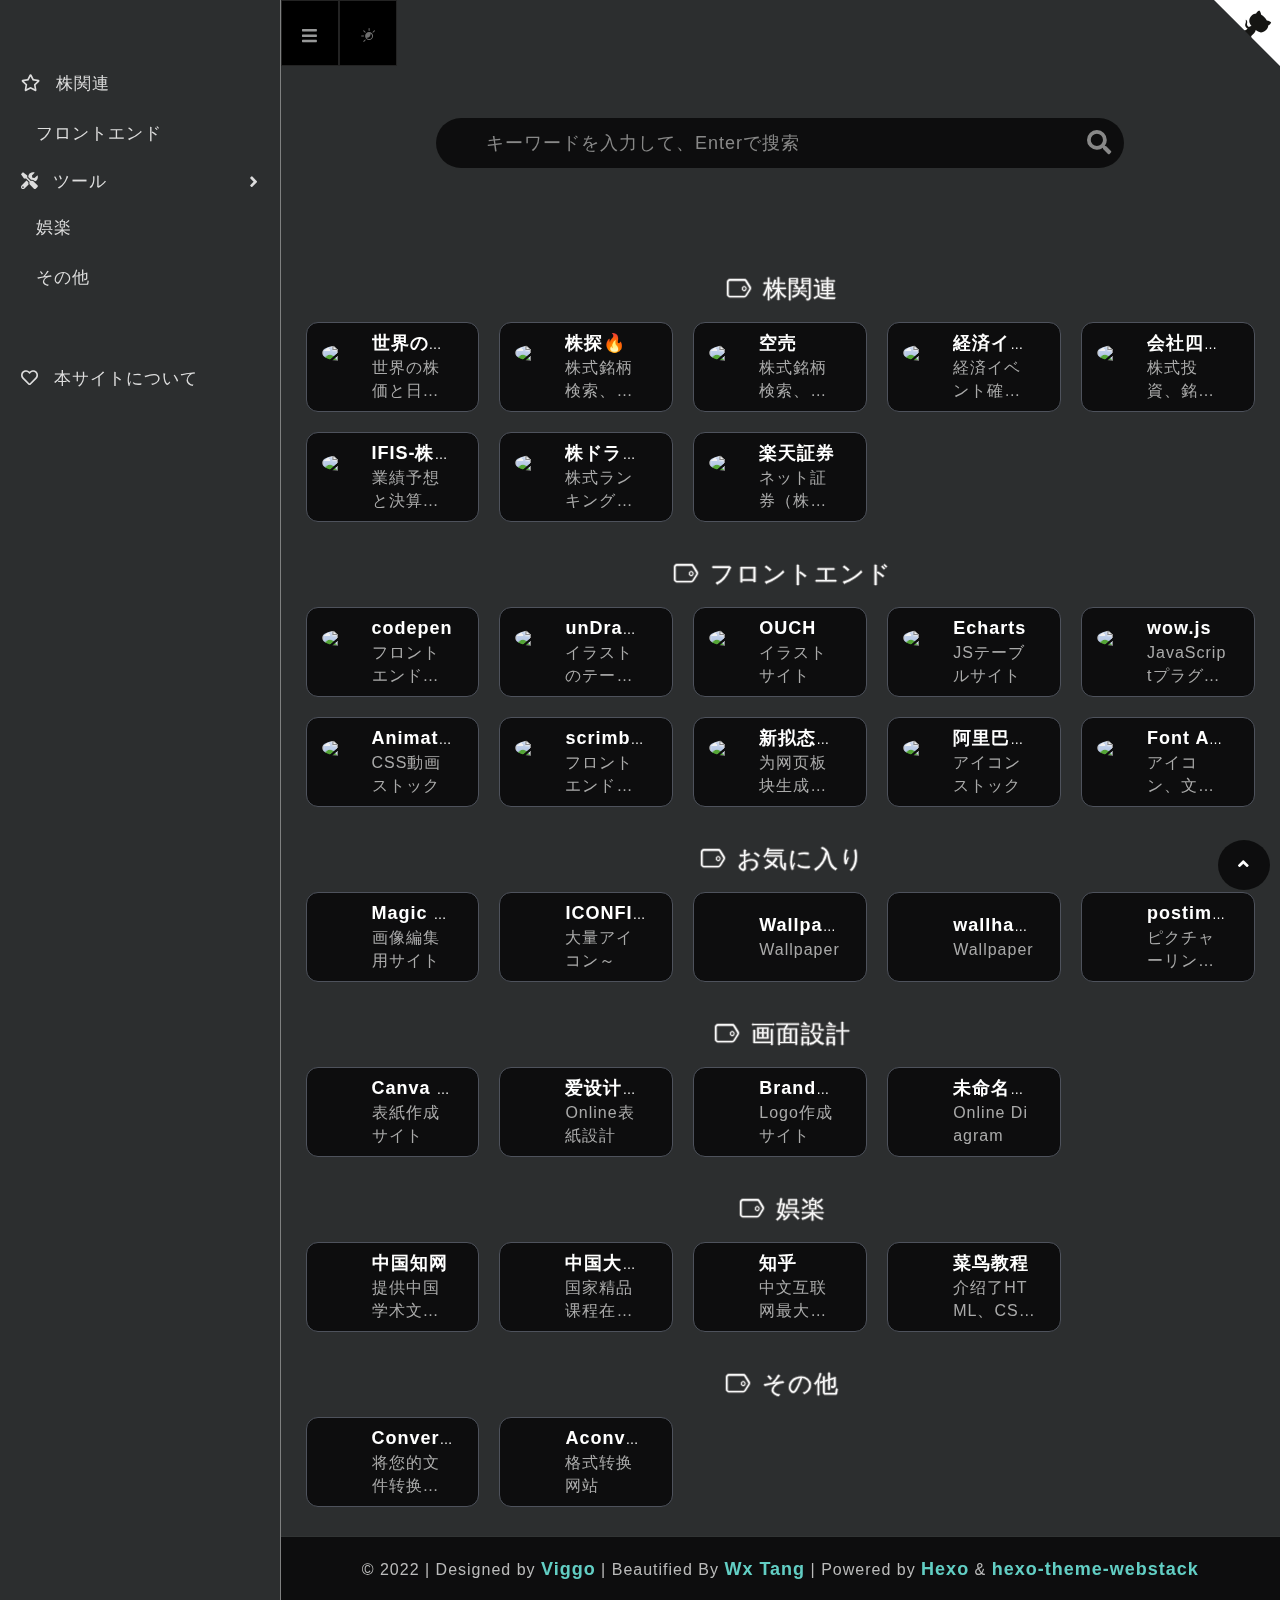
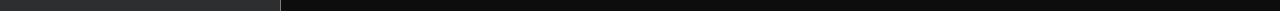
==== commit f0414cb6: "Site updated: 2022-06-03 15:32:19" ====
--- a/index.html
+++ b/index.html
@@ -7,7 +7,7 @@
   <meta http-equiv="X-UA-Compatible" content="IE=edge">
   <meta name="viewport" content="width=device-width, initial-scale=1.0" />
   <meta name="author" content="viggo" />
-  <title>Wx Tang - just do it</title>
+  <title>Wx Tangᓚᘏᗢ - Web Navi</title>
   <meta name="keywords" content="网址收藏,常用网址,网址导航,网址大全,常用网站,私人导航">
   <meta name="description" content="网站包含 Wx Tang 本人常用网站，同时提供多站点导航功能，若是喜欢赶紧收藏吧">
   <link rel="shortcut icon" href="https://npm.elemecdn.com/hassan-assets/navi/favicon.ico">
@@ -39,15 +39,15 @@
   <!-- / FB Open Graph -->
   <meta property="og:type" content="article">
   <meta property="og:url" content="https://mtangw.github.io/index.html/index.html">
-  <meta property="og:title" content="Wx Tang - just do it">
+  <meta property="og:title" content="Wx Tangᓚᘏᗢ - Web Navi">
   <meta property="og:description" content="网站包含 Wx Tang 本人常用网站，同时提供多站点导航功能，若是喜欢赶紧收藏吧">
-  <meta property="og:site_name" content="Wx Tang - just do it">
+  <meta property="og:site_name" content="Wx Tangᓚᘏᗢ - Web Navi">
   
   <meta property="og:image" content="https://npm.elemecdn.com/hassan-assets/navi/webstack_banner_cn.png">
   
   <!-- / Twitter Cards -->
   <meta name="twitter:card" content="summary_large_image">
-  <meta name="twitter:title" content="Wx Tang - just do it">
+  <meta name="twitter:title" content="Wx Tangᓚᘏᗢ - Web Navi">
   <meta name="twitter:description" content="网站包含 Wx Tang 本人常用网站，同时提供多站点导航功能，若是喜欢赶紧收藏吧">
   
   <meta name="twitter:image" content="https://npm.elemecdn.com/hassan-assets/navi/webstack_banner_cn.png">
@@ -60,11 +60,12 @@
 </head>
 
 
-
-
-<body class="page-body">
-<div class="page-container">
-<div class="sidebar-menu toggle-others fixed">
+  
+    
+
+      <body class="page-body">
+        <div class="page-container">
+          <div class="sidebar-menu toggle-others fixed">
   <div class="sidebar-menu-inner">
     <header class="logo-env">
       <div class="logo">
@@ -100,7 +101,7 @@
         
           <a href="#フロントエンド" class="smooth">
             
-            <i class="iconfont icon-cord"></i>
+            <i class="iconfont icon-code"></i>
             <span class="title">フロントエンド</span>
           </a>
           
@@ -111,29 +112,22 @@
         <a class="fas fa-angle-down" style="cursor: pointer;">
           
             <i class="fas fa-tools"></i>
-            <span class="title">工具</span>
+            <span class="title">ツール</span>
           </a>
           
           <ul>
             
             <li>
-              <a href="#视图文素材" class="smooth">
+              <a href="#お気に入り" class="smooth">
                 <i class="iconfont icon-video"></i>
-                <span class="title">视图文素材</span>
+                <span class="title">お気に入り</span>
               </a>
             </li>
             
             <li>
-              <a href="#图片设计" class="smooth">
+              <a href="#画面設計" class="smooth">
                 <i class="iconfont icon-photo"></i>
-                <span class="title">图片设计</span>
-              </a>
-            </li>
-            
-            <li>
-              <a href="#其他" class="smooth">
-                <i class="iconfont icon-about"></i>
-                <span class="title">其他</span>
+                <span class="title">画面設計</span>
               </a>
             </li>
             
@@ -143,20 +137,20 @@
       
       <li>
         
-          <a href="#音乐" class="smooth">
+          <a href="#娯楽" class="smooth">
             
-            <i class="iconfont icon-music"></i>
-            <span class="title">音乐</span>
+            <i class="iconfont icon-cherry"></i>
+            <span class="title">娯楽</span>
           </a>
           
       </li>
       
       <li>
         
-          <a href="#友链" class="smooth">
+          <a href="#その他" class="smooth">
             
-            <i class="iconfont icon-blogroll"></i>
-            <span class="title">友链</span>
+            <i class="iconfont icon-about"></i>
+            <span class="title">その他</span>
           </a>
           
       </li>
@@ -165,38 +159,25 @@
       <li class="submit-tag">
         <a href="/about_website/">
           <i class="far fa-heart"></i>
-          <span class="tooltip-blue">关于本站</span>
+          <span class="tooltip-blue">本サイトについて</span>
         </a>
       </li>
       
       
-      <li>
-        <a href="javascript:void(0)">
-          <i class="fas fa-eye"></i>
-          <span id="busuanzi_container_site_pv">本站总访问量<span id="busuanzi_value_site_pv"></span></span>
-        </a>
-      </li>
-      <li>
-        <a href="javascript:void(0)">
-          <i class="fas fa-users"></i>
-          <span id="busuanzi_container_site_uv">本站总访客数<span id="busuanzi_value_site_uv"></span></span>
-        </a>
-      </li>
-      
     </ul>
   </div>
 </div>
 
 
-<div class="main-content">
-  <nav class="navbar user-info-navbar" role="navigation">
-    <ul class="user-info-menu left-links list-inline list-unstyled">
-      <li class="hidden-sm hidden-xs hover-line">
-        <a href="#" data-toggle="sidebar">
-          <i class="fas fa-bars"></i>
-        </a>
-      </li>
-      <!-- <li class="dropdown hover-line language-switcher">
+            <div class="main-content">
+              <nav class="navbar user-info-navbar" role="navigation">
+                <ul class="user-info-menu left-links list-inline list-unstyled">
+                  <li class="hidden-sm hidden-xs hover-line">
+                    <a href="#" data-toggle="sidebar">
+                      <i class="fas fa-bars"></i>
+                    </a>
+                  </li>
+                  <!-- <li class="dropdown hover-line language-switcher">
         <a href="/index.html" class="dropdown-toggle" data-toggle="dropdown">
           <img src="/images/flags/flag-cn.png" alt="flag-cn" /> China
         </a>
@@ -208,51 +189,56 @@
           </li>
         </ul>
       </li> -->
-      <li class="switch-mode hover-line" onclick="switchNightMode()">
-        <a href="#">
-          <svg t="1593061068148" class="icon" viewBox="0 0 1024 1024" version="1.1" xmlns="http://www.w3.org/2000/svg" p-id="1681" width="16" height="16">
-            <path d="M582.4 326.4c-140.8 0-256 115.2-256 256s115.2 256 256 256 256-115.2 256-256-115.2-256-256-256z m0 448c-70.4 0-131.2-36.8-164.8-92.8 12.8 3.2 27.2 4.8 40 4.8 121.6 0 219.2-99.2 219.2-219.2 0-17.6-1.6-35.2-6.4-52.8 60.8 32 102.4 96 102.4 169.6 1.6 104-84.8 190.4-190.4 190.4zM582.4 262.4c17.6 0 32-14.4 32-32v-128c0-17.6-14.4-32-32-32s-32 14.4-32 32v128c0 17.6 14.4 32 32 32zM262.4 582.4c0-17.6-14.4-32-32-32h-128c-17.6 0-32 14.4-32 32s14.4 32 32 32h128c17.6 0 32-14.4 32-32zM310.4 356.8c6.4 6.4 14.4 9.6 22.4 9.6 8 0 16-3.2 22.4-9.6 12.8-12.8 12.8-32 0-44.8l-91.2-91.2c-12.8-12.8-32-12.8-44.8 0-12.8 12.8-12.8 32 0 44.8l91.2 91.2zM944 220.8c-12.8-12.8-32-12.8-44.8 0l-91.2 91.2c-12.8 12.8-12.8 32 0 44.8 6.4 6.4 14.4 9.6 22.4 9.6 8 0 16-3.2 22.4-9.6l91.2-91.2c12.8-12.8 12.8-33.6 0-44.8zM310.4 808l-91.2 91.2c-12.8 12.8-12.8 32 0 44.8 6.4 6.4 14.4 9.6 22.4 9.6 8 0 16-3.2 22.4-9.6l91.2-91.2c12.8-12.8 12.8-32 0-44.8-11.2-11.2-32-11.2-44.8 0z" p-id="1682" fill="#707070"></path>
-          </svg>
-        </a>
-      </li>
-    </ul>
-    
-    <a target="_blank" rel="noopener" href="https://github.com/mtangw/mtangw.github.io" class="github-corner" aria-label="View source on GitHub"><svg width="66" height="66" viewBox="0 0 250 250" style="fill:#151513; color:#fff; position: absolute; top: 0; border: 0; right: 0;" aria-hidden="true"><path d="M0,0 L115,115 L130,115 L142,142 L250,250 L250,0 Z"></path><path d="M128.3,109.0 C113.8,99.7 119.0,89.6 119.0,89.6 C122.0,82.7 120.5,78.6 120.5,78.6 C119.2,72.0 123.4,76.3 123.4,76.3 C127.3,80.9 125.5,87.3 125.5,87.3 C122.9,97.6 130.6,101.9 134.4,103.2" fill="currentColor" style="transform-origin: 130px 106px;" class="octo-arm"></path><path d="M115.0,115.0 C114.9,115.1 118.7,116.5 119.8,115.4 L133.7,101.6 C136.9,99.2 139.9,98.4 142.2,98.6 C133.8,88.0 127.5,74.4 143.8,58.0 C148.5,53.4 154.0,51.2 159.7,51.0 C160.3,49.4 163.2,43.6 171.4,40.1 C171.4,40.1 176.1,42.5 178.8,56.2 C183.1,58.6 187.2,61.8 190.9,65.4 C194.5,69.0 197.7,73.2 200.1,77.6 C213.8,80.2 216.3,84.9 216.3,84.9 C212.7,93.1 206.9,96.0 205.4,96.6 C205.1,102.4 203.0,107.8 198.3,112.5 C181.9,128.9 168.3,122.5 157.7,114.1 C157.9,116.9 156.7,120.9 152.7,124.9 L141.0,136.5 C139.8,137.7 141.6,141.9 141.8,141.8 Z" fill="currentColor" class="octo-body"></path></svg></a><style>.github-corner:hover .octo-arm{animation:octocat-wave 560ms ease-in-out}@keyframes octocat-wave{0%,100%{transform:rotate(0)}20%,60%{transform:rotate(-25deg)}40%,80%{transform:rotate(10deg)}}@media (max-width:500px){.github-corner:hover .octo-arm{animation:none}.github-corner .octo-arm{animation:octocat-wave 560ms ease-in-out}}</style>
-    
-    </nav>
-    
-    <section class="sousuo">
-      <div class="search">
-        <div class="search-box">
-          <span class="search-icon" style="background: url(https://npm.elemecdn.com/hassan-assets/navi/search_icon.png) 0px 0px; opacity: 1;"></span>
-          <input type="text" id="txt" class="search-input" autocomplete="off" placeholder="请输入关键字，按回车 / Enter 搜索">
-          <button class="search-btn" id="search-btn"><i class="fa fa-search"></i></button>
-        </div>
-        <!-- 搜索热词 -->
-        <div class="box search-hot-text" id="box" style="display: none;">
-          <ul></ul>
-        </div>
-        <!-- 搜索引擎 -->
-        <div class="search-engine" style="display: none;">
-          <div class="search-engine-head">
-            <strong class="search-engine-tit">选择您的默认搜索引擎：</strong>
-            <div class="search-engine-tool">搜索热词： <span id="hot-btn"></span></div>
-          </div>
-          <ul class="search-engine-list search-engine-list_zmki_ul">
-          </ul>
-        </div>
-    </section>
-    <script>search()</script>
-  
-  
-  
-    
-    
-    
-    
-    
-    
-    <h4 class="text-gray"><i class="linecons-tag" style="margin-right: 7px;" id="株関連"></i>株関連</h4>
+                  <li class="switch-mode hover-line" onclick="switchNightMode()">
+                    <a href="#">
+                      <svg t="1593061068148" class="icon" viewBox="0 0 1024 1024" version="1.1"
+                        xmlns="http://www.w3.org/2000/svg" p-id="1681" width="16" height="16">
+                        <path
+                          d="M582.4 326.4c-140.8 0-256 115.2-256 256s115.2 256 256 256 256-115.2 256-256-115.2-256-256-256z m0 448c-70.4 0-131.2-36.8-164.8-92.8 12.8 3.2 27.2 4.8 40 4.8 121.6 0 219.2-99.2 219.2-219.2 0-17.6-1.6-35.2-6.4-52.8 60.8 32 102.4 96 102.4 169.6 1.6 104-84.8 190.4-190.4 190.4zM582.4 262.4c17.6 0 32-14.4 32-32v-128c0-17.6-14.4-32-32-32s-32 14.4-32 32v128c0 17.6 14.4 32 32 32zM262.4 582.4c0-17.6-14.4-32-32-32h-128c-17.6 0-32 14.4-32 32s14.4 32 32 32h128c17.6 0 32-14.4 32-32zM310.4 356.8c6.4 6.4 14.4 9.6 22.4 9.6 8 0 16-3.2 22.4-9.6 12.8-12.8 12.8-32 0-44.8l-91.2-91.2c-12.8-12.8-32-12.8-44.8 0-12.8 12.8-12.8 32 0 44.8l91.2 91.2zM944 220.8c-12.8-12.8-32-12.8-44.8 0l-91.2 91.2c-12.8 12.8-12.8 32 0 44.8 6.4 6.4 14.4 9.6 22.4 9.6 8 0 16-3.2 22.4-9.6l91.2-91.2c12.8-12.8 12.8-33.6 0-44.8zM310.4 808l-91.2 91.2c-12.8 12.8-12.8 32 0 44.8 6.4 6.4 14.4 9.6 22.4 9.6 8 0 16-3.2 22.4-9.6l91.2-91.2c12.8-12.8 12.8-32 0-44.8-11.2-11.2-32-11.2-44.8 0z"
+                          p-id="1682" fill="#707070"></path>
+                      </svg>
+                    </a>
+                  </li>
+                </ul>
+                
+                  <a target="_blank" rel="noopener" href="https://github.com/mtangw/mtangw.github.io" class="github-corner" aria-label="View source on GitHub"><svg width="66" height="66" viewBox="0 0 250 250" style="fill:#151513; color:#fff; position: absolute; top: 0; border: 0; right: 0;" aria-hidden="true"><path d="M0,0 L115,115 L130,115 L142,142 L250,250 L250,0 Z"></path><path d="M128.3,109.0 C113.8,99.7 119.0,89.6 119.0,89.6 C122.0,82.7 120.5,78.6 120.5,78.6 C119.2,72.0 123.4,76.3 123.4,76.3 C127.3,80.9 125.5,87.3 125.5,87.3 C122.9,97.6 130.6,101.9 134.4,103.2" fill="currentColor" style="transform-origin: 130px 106px;" class="octo-arm"></path><path d="M115.0,115.0 C114.9,115.1 118.7,116.5 119.8,115.4 L133.7,101.6 C136.9,99.2 139.9,98.4 142.2,98.6 C133.8,88.0 127.5,74.4 143.8,58.0 C148.5,53.4 154.0,51.2 159.7,51.0 C160.3,49.4 163.2,43.6 171.4,40.1 C171.4,40.1 176.1,42.5 178.8,56.2 C183.1,58.6 187.2,61.8 190.9,65.4 C194.5,69.0 197.7,73.2 200.1,77.6 C213.8,80.2 216.3,84.9 216.3,84.9 C212.7,93.1 206.9,96.0 205.4,96.6 C205.1,102.4 203.0,107.8 198.3,112.5 C181.9,128.9 168.3,122.5 157.7,114.1 C157.9,116.9 156.7,120.9 152.7,124.9 L141.0,136.5 C139.8,137.7 141.6,141.9 141.8,141.8 Z" fill="currentColor" class="octo-body"></path></svg></a><style>.github-corner:hover .octo-arm{animation:octocat-wave 560ms ease-in-out}@keyframes octocat-wave{0%,100%{transform:rotate(0)}20%,60%{transform:rotate(-25deg)}40%,80%{transform:rotate(10deg)}}@media (max-width:500px){.github-corner:hover .octo-arm{animation:none}.github-corner .octo-arm{animation:octocat-wave 560ms ease-in-out}}</style>
+                    
+              </nav>
+              
+                <section class="sousuo">
+                  <div class="search">
+                    <div class="search-box">
+                      <span class="search-icon"
+                        style="background: url(https://npm.elemecdn.com/hassan-assets/navi/search_icon.png) 0px 0px; opacity: 1;"></span>
+                      <input type="text" id="txt" class="search-input" autocomplete="off"
+                        placeholder="キーワードを入力して、Enterで搜索">
+                      <button class="search-btn" id="search-btn"><i class="fa fa-search"></i></button>
+                    </div>
+                    <!-- 搜索热词 -->
+                    <div class="box search-hot-text" id="box" style="display: none;">
+                      <ul></ul>
+                    </div>
+                    <!-- 搜索引擎 -->
+                    <div class="search-engine" style="display: none;">
+                      <div class="search-engine-head">
+                        <strong class="search-engine-tit">选择您的默认搜索引擎：</strong>
+                        <div class="search-engine-tool">搜索热词： <span id="hot-btn"></span></div>
+                      </div>
+                      <ul class="search-engine-list search-engine-list_zmki_ul">
+                      </ul>
+                    </div>
+                </section>
+                <script>search()</script>
+                
+                  
+                    
+                      
+                        
+                                        
+                                          
+                                            
+                                              
+                                                <h4 class="text-gray"><i class="linecons-tag" style="margin-right: 7px;" id="株関連"></i>株関連</h4>
 <div class="row">
   
   <div class="col-sm-3">
@@ -385,14 +371,14 @@
   
 </div>
 <br />
-    
-    
-    
-    
-    
-    
-    
-    <h4 class="text-gray"><i class="linecons-tag" style="margin-right: 7px;" id="フロントエンド"></i>フロントエンド</h4>
+                                                  
+                                                    
+                        
+                                        
+                                          
+                                            
+                                              
+                                                <h4 class="text-gray"><i class="linecons-tag" style="margin-right: 7px;" id="フロントエンド"></i>フロントエンド</h4>
 <div class="row">
   
   <div class="col-sm-3">
@@ -405,7 +391,7 @@
           <a href="#" class="xe-user-name overflowClip_1">
             <strong>codepen</strong>
           </a>
-          <p class="overflowClip_2">前端页面设计网站，也有很多UI大佬的作品</p>
+          <p class="overflowClip_2">フロントエンドの設計サイト</p>
         </div>
       </div>
     </div>
@@ -421,7 +407,7 @@
           <a href="#" class="xe-user-name overflowClip_1">
             <strong>unDraw 🔥</strong>
           </a>
-          <p class="overflowClip_2">可自定义主题色的插画网站</p>
+          <p class="overflowClip_2">イラストのテーマ色を自由に</p>
         </div>
       </div>
     </div>
@@ -437,7 +423,7 @@
           <a href="#" class="xe-user-name overflowClip_1">
             <strong>OUCH</strong>
           </a>
-          <p class="overflowClip_2">可选择画风的插画网站</p>
+          <p class="overflowClip_2">イラストサイト</p>
         </div>
       </div>
     </div>
@@ -453,7 +439,7 @@
           <a href="#" class="xe-user-name overflowClip_1">
             <strong>Echarts</strong>
           </a>
-          <p class="overflowClip_2">一个强大、可交互的浏览器图表库</p>
+          <p class="overflowClip_2">JSテーブルサイト</p>
         </div>
       </div>
     </div>
@@ -469,7 +455,7 @@
           <a href="#" class="xe-user-name overflowClip_1">
             <strong>wow.js</strong>
           </a>
-          <p class="overflowClip_2">一个在网页滚动时显示动画的JavaScript插件</p>
+          <p class="overflowClip_2">JavaScriptプラグイン</p>
         </div>
       </div>
     </div>
@@ -485,7 +471,7 @@
           <a href="#" class="xe-user-name overflowClip_1">
             <strong>Animate.css</strong>
           </a>
-          <p class="overflowClip_2">一个随时可用的CSS动画库</p>
+          <p class="overflowClip_2">CSS動画ストック</p>
         </div>
       </div>
     </div>
@@ -501,7 +487,7 @@
           <a href="#" class="xe-user-name overflowClip_1">
             <strong>scrimba - 斯克林巴</strong>
           </a>
-          <p class="overflowClip_2">前端互动式学习网站</p>
+          <p class="overflowClip_2">フロントエンド学習サイト</p>
         </div>
       </div>
     </div>
@@ -524,16 +510,32 @@
   </div>
   
   <div class="col-sm-3">
-    <div class="xe-widget xe-conversations box2 label-info" onclick="window.open('https://motion.vueuse.org/', '_blank')" data-toggle="tooltip" data-placement="bottom" title="" data-original-title="https://motion.vueuse.org/">
-      <div class="xe-comment-entry">
-        <a class="xe-user-img">
-          <img data-src="https://npm.elemecdn.com/hassan-assets/navi/alphabet/Letter_V.png" class="lozad img-circle" width="40">
-        </a>
-        <div class="xe-comment">
-          <a href="#" class="xe-user-name overflowClip_1">
-            <strong>/@vueuse/motion</strong>
-          </a>
-          <p class="overflowClip_2">Vue动画，2.x、3.x版本都支持</p>
+    <div class="xe-widget xe-conversations box2 label-info" onclick="window.open('https://www.iconfont.cn/', '_blank')" data-toggle="tooltip" data-placement="bottom" title="" data-original-title="https://www.iconfont.cn/">
+      <div class="xe-comment-entry">
+        <a class="xe-user-img">
+          <img data-src="https://img.alicdn.com/imgextra/i2/O1CN01ZyAlrn1MwaMhqz36G_!!6000000001499-73-tps-64-64.ico" class="lozad img-circle" width="40">
+        </a>
+        <div class="xe-comment">
+          <a href="#" class="xe-user-name overflowClip_1">
+            <strong>阿里巴巴矢量图标库 iconfont 🔥</strong>
+          </a>
+          <p class="overflowClip_2">アイコンストック</p>
+        </div>
+      </div>
+    </div>
+  </div>
+  
+  <div class="col-sm-3">
+    <div class="xe-widget xe-conversations box2 label-info" onclick="window.open('https://fontawesome.dashgame.com/', '_blank')" data-toggle="tooltip" data-placement="bottom" title="" data-original-title="https://fontawesome.dashgame.com/">
+      <div class="xe-comment-entry">
+        <a class="xe-user-img">
+          <img data-src="https://npm.elemecdn.com/hassan-assets/navi/logos/Font_Awesome.png" class="lozad img-circle" width="40">
+        </a>
+        <div class="xe-comment">
+          <a href="#" class="xe-user-name overflowClip_1">
+            <strong>Font Awesome</strong>
+          </a>
+          <p class="overflowClip_2">アイコン、文字ストックとCSSフレーム</p>
         </div>
       </div>
     </div>
@@ -541,59 +543,43 @@
   
 </div>
 <br />
-    
-    
-    
-    
-    
-    
-    
-    <h4 class="text-gray"><i class="linecons-tag" style="margin-right: 7px;" id="视图文素材"></i>视图文素材</h4>
+                                                  
+                                                    
+                        
+                          
+                            
+                              
+                                
+                                  <h4 class="text-gray"><i class="linecons-tag" style="margin-right: 7px;" id="お気に入り"></i>お気に入り</h4>
 <div class="row">
   
   <div class="col-sm-3">
-    <div class="xe-widget xe-conversations box2 label-info" onclick="window.open('https://www.iconfont.cn/', '_blank')" data-toggle="tooltip" data-placement="bottom" title="" data-original-title="https://www.iconfont.cn/">
-      <div class="xe-comment-entry">
-        <a class="xe-user-img">
-          <img data-src="https://img.alicdn.com/imgextra/i2/O1CN01ZyAlrn1MwaMhqz36G_!!6000000001499-73-tps-64-64.ico" class="lozad img-circle" width="40">
-        </a>
-        <div class="xe-comment">
-          <a href="#" class="xe-user-name overflowClip_1">
-            <strong>阿里巴巴矢量图标库 iconfont 🔥</strong>
-          </a>
-          <p class="overflowClip_2">国内功能很强大且图标内容很丰富的矢量图标库</p>
-        </div>
-      </div>
-    </div>
-  </div>
-  
-  <div class="col-sm-3">
-    <div class="xe-widget xe-conversations box2 label-info" onclick="window.open('https://www.officeplus.cn/', '_blank')" data-toggle="tooltip" data-placement="bottom" title="" data-original-title="https://www.officeplus.cn/">
-      <div class="xe-comment-entry">
-        <a class="xe-user-img">
-          <img data-src="https://fe.officeplus.cn/favicon.ico" class="lozad img-circle" width="40">
-        </a>
-        <div class="xe-comment">
-          <a href="#" class="xe-user-name overflowClip_1">
-            <strong>OfficePLUS 🔥</strong>
-          </a>
-          <p class="overflowClip_2">微软官方Office免费模板服务平台</p>
-        </div>
-      </div>
-    </div>
-  </div>
-  
-  <div class="col-sm-3">
-    <div class="xe-widget xe-conversations box2 label-info" onclick="window.open('https://www.ypppt.com/', '_blank')" data-toggle="tooltip" data-placement="bottom" title="" data-original-title="https://www.ypppt.com/">
-      <div class="xe-comment-entry">
-        <a class="xe-user-img">
-          <img data-src="https://npm.elemecdn.com/hassan-assets/navi/alphabet/Letter_Y.png" class="lozad img-circle" width="40">
-        </a>
-        <div class="xe-comment">
-          <a href="#" class="xe-user-name overflowClip_1">
-            <strong>优品 PPT</strong>
-          </a>
-          <p class="overflowClip_2">一个有情怀的免费PPT模板下载网站！</p>
+    <div class="xe-widget xe-conversations box2 label-info" onclick="window.open('https://www.magiceraser.io/', '_blank')" data-toggle="tooltip" data-placement="bottom" title="" data-original-title="https://www.magiceraser.io/">
+      <div class="xe-comment-entry">
+        <a class="xe-user-img">
+          <img data-src="https://www.magiceraser.io/MagicEraserBlob-16x16.png" class="lozad img-circle" width="40">
+        </a>
+        <div class="xe-comment">
+          <a href="#" class="xe-user-name overflowClip_1">
+            <strong>Magic Eraser</strong>
+          </a>
+          <p class="overflowClip_2">画像編集用サイト</p>
+        </div>
+      </div>
+    </div>
+  </div>
+  
+  <div class="col-sm-3">
+    <div class="xe-widget xe-conversations box2 label-info" onclick="window.open('https://www.iconfinder.com/', '_blank')" data-toggle="tooltip" data-placement="bottom" title="" data-original-title="https://www.iconfinder.com/">
+      <div class="xe-comment-entry">
+        <a class="xe-user-img">
+          <img data-src="https://www.iconfinder.com/favicon.ico" class="lozad img-circle" width="40">
+        </a>
+        <div class="xe-comment">
+          <a href="#" class="xe-user-name overflowClip_1">
+            <strong>ICONFINDER</strong>
+          </a>
+          <p class="overflowClip_2">大量アイコン～</p>
         </div>
       </div>
     </div>
@@ -609,119 +595,39 @@
           <a href="#" class="xe-user-name overflowClip_1">
             <strong>Wallpaper ABYSS</strong>
           </a>
-          <p class="overflowClip_2">壁纸的聚集地</p>
-        </div>
-      </div>
-    </div>
-  </div>
-  
-  <div class="col-sm-3">
-    <div class="xe-widget xe-conversations box2 label-info" onclick="window.open('https://www.pexels.com/', '_blank')" data-toggle="tooltip" data-placement="bottom" title="" data-original-title="https://www.pexels.com/">
-      <div class="xe-comment-entry">
-        <a class="xe-user-img">
-          <img data-src="https://www.pexels.com/favicon.ico" class="lozad img-circle" width="40">
-        </a>
-        <div class="xe-comment">
-          <a href="#" class="xe-user-name overflowClip_1">
-            <strong>Pexels</strong>
-          </a>
-          <p class="overflowClip_2">才华横溢的摄影作者在这里免费分享最精彩的素材图片和视频</p>
-        </div>
-      </div>
-    </div>
-  </div>
-  
-  <div class="col-sm-3">
-    <div class="xe-widget xe-conversations box2 label-info" onclick="window.open('https://fontawesome.dashgame.com/', '_blank')" data-toggle="tooltip" data-placement="bottom" title="" data-original-title="https://fontawesome.dashgame.com/">
-      <div class="xe-comment-entry">
-        <a class="xe-user-img">
-          <img data-src="https://npm.elemecdn.com/hassan-assets/navi/logos/Font_Awesome.png" class="lozad img-circle" width="40">
-        </a>
-        <div class="xe-comment">
-          <a href="#" class="xe-user-name overflowClip_1">
-            <strong>Font Awesome</strong>
-          </a>
-          <p class="overflowClip_2">一套绝佳的图标字体库和CSS框架</p>
-        </div>
-      </div>
-    </div>
-  </div>
-  
-  <div class="col-sm-3">
-    <div class="xe-widget xe-conversations box2 label-info" onclick="window.open('https://www.jiumodiary.com/', '_blank')" data-toggle="tooltip" data-placement="bottom" title="" data-original-title="https://www.jiumodiary.com/">
-      <div class="xe-comment-entry">
-        <a class="xe-user-img">
-          <img data-src="https://www.jiumodiary.com/images/favicon.png" class="lozad img-circle" width="40">
-        </a>
-        <div class="xe-comment">
-          <a href="#" class="xe-user-name overflowClip_1">
-            <strong>鸠摩搜索 Jiumo Search</strong>
-          </a>
-          <p class="overflowClip_2">免费书籍下载</p>
-        </div>
-      </div>
-    </div>
-  </div>
-  
-  <div class="col-sm-3">
-    <div class="xe-widget xe-conversations box2 label-info" onclick="window.open('https://ebook2.lorefree.com/', '_blank')" data-toggle="tooltip" data-placement="bottom" title="" data-original-title="https://ebook2.lorefree.com/">
-      <div class="xe-comment-entry">
-        <a class="xe-user-img">
-          <img data-src="https://ebook2.lorefree.com/favicon.ico" class="lozad img-circle" width="40">
-        </a>
-        <div class="xe-comment">
-          <a href="#" class="xe-user-name overflowClip_1">
-            <strong>LoreFree 电子书</strong>
-          </a>
-          <p class="overflowClip_2">免费电子书共享社区</p>
-        </div>
-      </div>
-    </div>
-  </div>
-  
-  <div class="col-sm-3">
-    <div class="xe-widget xe-conversations box2 label-info" onclick="window.open('http://paper.lorefree.com/', '_blank')" data-toggle="tooltip" data-placement="bottom" title="" data-original-title="http://paper.lorefree.com/">
-      <div class="xe-comment-entry">
-        <a class="xe-user-img">
-          <img data-src="https://ebook2.lorefree.com/favicon.ico" class="lozad img-circle" width="40">
-        </a>
-        <div class="xe-comment">
-          <a href="#" class="xe-user-name overflowClip_1">
-            <strong>LoreFree 学术文库</strong>
-          </a>
-          <p class="overflowClip_2">学术共享，资源共建，让知识自由传播</p>
-        </div>
-      </div>
-    </div>
-  </div>
-  
-  <div class="col-sm-3">
-    <div class="xe-widget xe-conversations box2 label-info" onclick="window.open('http://www.diyiziti.com/', '_blank')" data-toggle="tooltip" data-placement="bottom" title="" data-original-title="http://www.diyiziti.com/">
-      <div class="xe-comment-entry">
-        <a class="xe-user-img">
-          <img data-src="http://www.diyiziti.com/favicon.ico" class="lozad img-circle" width="40">
-        </a>
-        <div class="xe-comment">
-          <a href="#" class="xe-user-name overflowClip_1">
-            <strong>第一字体转换器</strong>
-          </a>
-          <p class="overflowClip_2">字体转换器在线转换，艺术字体在线生成器</p>
-        </div>
-      </div>
-    </div>
-  </div>
-  
-  <div class="col-sm-3">
-    <div class="xe-widget xe-conversations box2 label-info" onclick="window.open('https://www.zitijia.com/', '_blank')" data-toggle="tooltip" data-placement="bottom" title="" data-original-title="https://www.zitijia.com/">
-      <div class="xe-comment-entry">
-        <a class="xe-user-img">
-          <img data-src="https://www.zitijia.com/static/img/favicon.ico" class="lozad img-circle" width="40">
-        </a>
-        <div class="xe-comment">
-          <a href="#" class="xe-user-name overflowClip_1">
-            <strong>字体家</strong>
-          </a>
-          <p class="overflowClip_2">一家开发书法字体网站，内含正版付费、免费字体下载，另有字体在线转换程序</p>
+          <p class="overflowClip_2">Wallpaper</p>
+        </div>
+      </div>
+    </div>
+  </div>
+  
+  <div class="col-sm-3">
+    <div class="xe-widget xe-conversations box2 label-info" onclick="window.open('https://wallhaven.cc/', '_blank')" data-toggle="tooltip" data-placement="bottom" title="" data-original-title="https://wallhaven.cc/">
+      <div class="xe-comment-entry">
+        <a class="xe-user-img">
+          <img data-src="https://wallhaven.cc/favicon.ico" class="lozad img-circle" width="40">
+        </a>
+        <div class="xe-comment">
+          <a href="#" class="xe-user-name overflowClip_1">
+            <strong>wallhaver</strong>
+          </a>
+          <p class="overflowClip_2">Wallpaper</p>
+        </div>
+      </div>
+    </div>
+  </div>
+  
+  <div class="col-sm-3">
+    <div class="xe-widget xe-conversations box2 label-info" onclick="window.open('https://postimages.org/', '_blank')" data-toggle="tooltip" data-placement="bottom" title="" data-original-title="https://postimages.org/">
+      <div class="xe-comment-entry">
+        <a class="xe-user-img">
+          <img data-src="https://postimages.org/favicon.ico" class="lozad img-circle" width="40">
+        </a>
+        <div class="xe-comment">
+          <a href="#" class="xe-user-name overflowClip_1">
+            <strong>postimages</strong>
+          </a>
+          <p class="overflowClip_2">ピクチャーリンク作成サイト</p>
         </div>
       </div>
     </div>
@@ -729,11 +635,11 @@
   
 </div>
 <br />
-    
-    
-    
-    
-    <h4 class="text-gray"><i class="linecons-tag" style="margin-right: 7px;" id="图片设计"></i>图片设计</h4>
+                                    
+                            
+                              
+                                
+                                  <h4 class="text-gray"><i class="linecons-tag" style="margin-right: 7px;" id="画面設計"></i>画面設計</h4>
 <div class="row">
   
   <div class="col-sm-3">
@@ -746,7 +652,7 @@
           <a href="#" class="xe-user-name overflowClip_1">
             <strong>Canva - 可画 🔥</strong>
           </a>
-          <p class="overflowClip_2">封面制作网站</p>
+          <p class="overflowClip_2">表紙作成サイト</p>
         </div>
       </div>
     </div>
@@ -762,7 +668,7 @@
           <a href="#" class="xe-user-name overflowClip_1">
             <strong>爱设计 🔥</strong>
           </a>
-          <p class="overflowClip_2">在线封面设计神器</p>
+          <p class="overflowClip_2">Online表紙設計</p>
         </div>
       </div>
     </div>
@@ -778,7 +684,7 @@
           <a href="#" class="xe-user-name overflowClip_1">
             <strong>Brandmark 🔥</strong>
           </a>
-          <p class="overflowClip_2">Logo制作网站</p>
+          <p class="overflowClip_2">Logo作成サイト</p>
         </div>
       </div>
     </div>
@@ -794,39 +700,7 @@
           <a href="#" class="xe-user-name overflowClip_1">
             <strong>未命名绘图 Online Diagram Software</strong>
           </a>
-          <p class="overflowClip_2">在线绘图网站</p>
-        </div>
-      </div>
-    </div>
-  </div>
-  
-  <div class="col-sm-3">
-    <div class="xe-widget xe-conversations box2 label-info" onclick="window.open('https://www.processon.com/', '_blank')" data-toggle="tooltip" data-placement="bottom" title="" data-original-title="https://www.processon.com/">
-      <div class="xe-comment-entry">
-        <a class="xe-user-img">
-          <img data-src="https://www.processon.com/favicon.ico" class="lozad img-circle" width="40">
-        </a>
-        <div class="xe-comment">
-          <a href="#" class="xe-user-name overflowClip_1">
-            <strong>ProcessOn</strong>
-          </a>
-          <p class="overflowClip_2">免费在线作图，思维导图，流程图，实时协作</p>
-        </div>
-      </div>
-    </div>
-  </div>
-  
-  <div class="col-sm-3">
-    <div class="xe-widget xe-conversations box2 label-info" onclick="window.open('https://bilicover.magecorn.com/', '_blank')" data-toggle="tooltip" data-placement="bottom" title="" data-original-title="https://bilicover.magecorn.com/">
-      <div class="xe-comment-entry">
-        <a class="xe-user-img">
-          <img data-src="https://www.bilibili.com/favicon.ico" class="lozad img-circle" width="40">
-        </a>
-        <div class="xe-comment">
-          <a href="#" class="xe-user-name overflowClip_1">
-            <strong>Bilibili封面提取</strong>
-          </a>
-          <p class="overflowClip_2">通过输入B站视频链接即可在线获取封面地址</p>
+          <p class="overflowClip_2">Online Diagram</p>
         </div>
       </div>
     </div>
@@ -834,168 +708,76 @@
   
 </div>
 <br />
-    
-    
-    
-    
-    <h4 class="text-gray"><i class="linecons-tag" style="margin-right: 7px;" id="其他"></i>其他</h4>
+                                    
+                                      
+                                                    
+                        
+                                        
+                                          
+                                            
+                                              
+                                                <h4 class="text-gray"><i class="linecons-tag" style="margin-right: 7px;" id="娯楽"></i>娯楽</h4>
 <div class="row">
   
   <div class="col-sm-3">
-    <div class="xe-widget xe-conversations box2 label-info" onclick="window.open('https://convertio.co/', '_blank')" data-toggle="tooltip" data-placement="bottom" title="" data-original-title="https://convertio.co/">
-      <div class="xe-comment-entry">
-        <a class="xe-user-img">
-          <img data-src="https://static.convertio.co/favicon.ico" class="lozad img-circle" width="40">
-        </a>
-        <div class="xe-comment">
-          <a href="#" class="xe-user-name overflowClip_1">
-            <strong>Convertio 文件转换器</strong>
-          </a>
-          <p class="overflowClip_2">将您的文件转换成任意格式</p>
-        </div>
-      </div>
-    </div>
-  </div>
-  
-  <div class="col-sm-3">
-    <div class="xe-widget xe-conversations box2 label-info" onclick="window.open('https://www.aconvert.com/', '_blank')" data-toggle="tooltip" data-placement="bottom" title="" data-original-title="https://www.aconvert.com/">
-      <div class="xe-comment-entry">
-        <a class="xe-user-img">
-          <img data-src="https://www.aconvert.com/favicon.ico" class="lozad img-circle" width="40">
-        </a>
-        <div class="xe-comment">
-          <a href="#" class="xe-user-name overflowClip_1">
-            <strong>Aconvert</strong>
-          </a>
-          <p class="overflowClip_2">格式转换网站</p>
-        </div>
-      </div>
-    </div>
-  </div>
-  
-  <div class="col-sm-3">
-    <div class="xe-widget xe-conversations box2 label-info" onclick="window.open('https://www.wjx.cn/', '_blank')" data-toggle="tooltip" data-placement="bottom" title="" data-original-title="https://www.wjx.cn/">
-      <div class="xe-comment-entry">
-        <a class="xe-user-img">
-          <img data-src="https://image.wjx.cn/images/wlogo.png" class="lozad img-circle" width="40">
-        </a>
-        <div class="xe-comment">
-          <a href="#" class="xe-user-name overflowClip_1">
-            <strong>问卷星</strong>
-          </a>
-          <p class="overflowClip_2">免费使用问卷星创建问卷调查、在线考试、360度评估等应用</p>
-        </div>
-      </div>
-    </div>
-  </div>
-  
-  <div class="col-sm-3">
-    <div class="xe-widget xe-conversations box2 label-info" onclick="window.open('https://www.diffchecker.com', '_blank')" data-toggle="tooltip" data-placement="bottom" title="" data-original-title="https://www.diffchecker.com">
-      <div class="xe-comment-entry">
-        <a class="xe-user-img">
-          <img data-src="https://www.diffchecker.com/favicon.ico" class="lozad img-circle" width="40">
-        </a>
-        <div class="xe-comment">
-          <a href="#" class="xe-user-name overflowClip_1">
-            <strong>Diffchecker 🔥</strong>
-          </a>
-          <p class="overflowClip_2">在线diff工具，用于比较文本找出差异</p>
-        </div>
-      </div>
-    </div>
-  </div>
-  
-  <div class="col-sm-3">
-    <div class="xe-widget xe-conversations box2 label-info" onclick="window.open('http://www.biezi.com/', '_blank')" data-toggle="tooltip" data-placement="bottom" title="" data-original-title="http://www.biezi.com/">
-      <div class="xe-comment-entry">
-        <a class="xe-user-img">
-          <img data-src="https://npm.elemecdn.com/hassan-assets/navi/alphabet/Letter_C.png" class="lozad img-circle" width="40">
-        </a>
-        <div class="xe-comment">
-          <a href="#" class="xe-user-name overflowClip_1">
-            <strong>错别字检测</strong>
-          </a>
-          <p class="overflowClip_2">为文章检查错别字</p>
-        </div>
-      </div>
-    </div>
-  </div>
-  
-  <div class="col-sm-3">
-    <div class="xe-widget xe-conversations box2 label-info" onclick="window.open('https://www.library.ac.cn/', '_blank')" data-toggle="tooltip" data-placement="bottom" title="" data-original-title="https://www.library.ac.cn/">
-      <div class="xe-comment-entry">
-        <a class="xe-user-img">
-          <img data-src="https://api.btstu.cn/getfav/api.php?url=https://www.library.ac.cn/" class="lozad img-circle" width="40">
-        </a>
-        <div class="xe-comment">
-          <a href="#" class="xe-user-name overflowClip_1">
-            <strong>Mirror List - 镜像列表</strong>
-          </a>
-          <p class="overflowClip_2">访问海外镜像站点列表</p>
-        </div>
-      </div>
-    </div>
-  </div>
-  
-  <div class="col-sm-3">
-    <div class="xe-widget xe-conversations box2 label-info" onclick="window.open('https://www.swiper.com.cn/', '_blank')" data-toggle="tooltip" data-placement="bottom" title="" data-original-title="https://www.swiper.com.cn/">
-      <div class="xe-comment-entry">
-        <a class="xe-user-img">
-          <img data-src="https://npm.elemecdn.com/hassan-assets/navi/alphabet/Letter_S.png" class="lozad img-circle" width="40">
-        </a>
-        <div class="xe-comment">
-          <a href="#" class="xe-user-name overflowClip_1">
-            <strong>Swiper 中文网</strong>
-          </a>
-          <p class="overflowClip_2">目前应用较广泛的移动端网页触摸内容滑动js插件</p>
-        </div>
-      </div>
-    </div>
-  </div>
-  
-  <div class="col-sm-3">
-    <div class="xe-widget xe-conversations box2 label-info" onclick="window.open('http://html2jade.org/', '_blank')" data-toggle="tooltip" data-placement="bottom" title="" data-original-title="http://html2jade.org/">
-      <div class="xe-comment-entry">
-        <a class="xe-user-img">
-          <img data-src="http://html2jade.org/favicon.ico" class="lozad img-circle" width="40">
-        </a>
-        <div class="xe-comment">
-          <a href="#" class="xe-user-name overflowClip_1">
-            <strong>HTML👉JADE/PUG</strong>
-          </a>
-          <p class="overflowClip_2">HTML👉JADE/PUG 实时在线转换网站</p>
-        </div>
-      </div>
-    </div>
-  </div>
-  
-  <div class="col-sm-3">
-    <div class="xe-widget xe-conversations box2 label-info" onclick="window.open('https://cli.im/', '_blank')" data-toggle="tooltip" data-placement="bottom" title="" data-original-title="https://cli.im/">
-      <div class="xe-comment-entry">
-        <a class="xe-user-img">
-          <img data-src="https://static.clewm.net/static/images/favicon.ico" class="lozad img-circle" width="40">
-        </a>
-        <div class="xe-comment">
-          <a href="#" class="xe-user-name overflowClip_1">
-            <strong>草料二维码</strong>
-          </a>
-          <p class="overflowClip_2">免费制作二维码</p>
-        </div>
-      </div>
-    </div>
-  </div>
-  
-  <div class="col-sm-3">
-    <div class="xe-widget xe-conversations box2 label-info" onclick="window.open('https://www.jiuwa.net/ywzm/', '_blank')" data-toggle="tooltip" data-placement="bottom" title="" data-original-title="https://www.jiuwa.net/ywzm/">
-      <div class="xe-comment-entry">
-        <a class="xe-user-img">
-          <img data-src="https://npm.elemecdn.com/hassan-assets/navi/alphabet/Letter_J.png" class="lozad img-circle" width="40">
-        </a>
-        <div class="xe-comment">
-          <a href="#" class="xe-user-name overflowClip_1">
-            <strong>特殊英文字体生成器 - 九蛙工具箱</strong>
-          </a>
-          <p class="overflowClip_2">可用在一些社交平台的昵称和简介里</p>
+    <div class="xe-widget xe-conversations box2 label-info" onclick="window.open('https://www.cnki.net/', '_blank')" data-toggle="tooltip" data-placement="bottom" title="" data-original-title="https://www.cnki.net/">
+      <div class="xe-comment-entry">
+        <a class="xe-user-img">
+          <img data-src="https://www.cnki.net/favicon.ico" class="lozad img-circle" width="40">
+        </a>
+        <div class="xe-comment">
+          <a href="#" class="xe-user-name overflowClip_1">
+            <strong>中国知网</strong>
+          </a>
+          <p class="overflowClip_2">提供中国学术文献、外文文献、学位论文、报纸等各类资源</p>
+        </div>
+      </div>
+    </div>
+  </div>
+  
+  <div class="col-sm-3">
+    <div class="xe-widget xe-conversations box2 label-info" onclick="window.open('https://www.icourse163.org/', '_blank')" data-toggle="tooltip" data-placement="bottom" title="" data-original-title="https://www.icourse163.org/">
+      <div class="xe-comment-entry">
+        <a class="xe-user-img">
+          <img data-src="https://npm.elemecdn.com/hassan-assets/navi/alphabet/Letter_M.png" class="lozad img-circle" width="40">
+        </a>
+        <div class="xe-comment">
+          <a href="#" class="xe-user-name overflowClip_1">
+            <strong>中国大学MOOC（慕课）</strong>
+          </a>
+          <p class="overflowClip_2">国家精品课程在线学习平台</p>
+        </div>
+      </div>
+    </div>
+  </div>
+  
+  <div class="col-sm-3">
+    <div class="xe-widget xe-conversations box2 label-info" onclick="window.open('https://www.zhihu.com/', '_blank')" data-toggle="tooltip" data-placement="bottom" title="" data-original-title="https://www.zhihu.com/">
+      <div class="xe-comment-entry">
+        <a class="xe-user-img">
+          <img data-src="https://static.zhihu.com/heifetz/favicon.ico" class="lozad img-circle" width="40">
+        </a>
+        <div class="xe-comment">
+          <a href="#" class="xe-user-name overflowClip_1">
+            <strong>知乎</strong>
+          </a>
+          <p class="overflowClip_2">中文互联网最大的问答社区和创作者聚集的原创内容平台</p>
+        </div>
+      </div>
+    </div>
+  </div>
+  
+  <div class="col-sm-3">
+    <div class="xe-widget xe-conversations box2 label-info" onclick="window.open('https://www.runoob.com/', '_blank')" data-toggle="tooltip" data-placement="bottom" title="" data-original-title="https://www.runoob.com/">
+      <div class="xe-comment-entry">
+        <a class="xe-user-img">
+          <img data-src="https://static.runoob.com/images/favicon.ico" class="lozad img-circle" width="40">
+        </a>
+        <div class="xe-comment">
+          <a href="#" class="xe-user-name overflowClip_1">
+            <strong>菜鸟教程</strong>
+          </a>
+          <p class="overflowClip_2">介绍了HTML、CSS、Javascript、Python，Java等各种编程语言的基础知识</p>
         </div>
       </div>
     </div>
@@ -1003,92 +785,43 @@
   
 </div>
 <br />
-    
-    
-    
-    
-    
-    
-    
-    
-    <h4 class="text-gray"><i class="linecons-tag" style="margin-right: 7px;" id="音乐"></i>音乐</h4>
+                                                  
+                                                    
+                        
+                                        
+                                          
+                                            
+                                              
+                                                <h4 class="text-gray"><i class="linecons-tag" style="margin-right: 7px;" id="その他"></i>その他</h4>
 <div class="row">
   
   <div class="col-sm-3">
-    <div class="xe-widget xe-conversations box2 label-info" onclick="window.open('http://www.musictool.top', '_blank')" data-toggle="tooltip" data-placement="bottom" title="" data-original-title="http://www.musictool.top">
-      <div class="xe-comment-entry">
-        <a class="xe-user-img">
-          <img data-src="http://www.musictool.top/static/img/apple-touch-icon.png" class="lozad img-circle" width="40">
-        </a>
-        <div class="xe-comment">
-          <a href="#" class="xe-user-name overflowClip_1">
-            <strong>音乐搜索器</strong>
-          </a>
-          <p class="overflowClip_2">免费音乐下载</p>
-        </div>
-      </div>
-    </div>
-  </div>
-  
-  <div class="col-sm-3">
-    <div class="xe-widget xe-conversations box2 label-info" onclick="window.open('http://5sing.kugou.com/index.html', '_blank')" data-toggle="tooltip" data-placement="bottom" title="" data-original-title="http://5sing.kugou.com/index.html">
-      <div class="xe-comment-entry">
-        <a class="xe-user-img">
-          <img data-src="http://5sing.kugou.com/favicon.ico" class="lozad img-circle" width="40">
-        </a>
-        <div class="xe-comment">
-          <a href="#" class="xe-user-name overflowClip_1">
-            <strong>5sing 中国原创音乐基地</strong>
-          </a>
-          <p class="overflowClip_2">免费伴奏、翻唱、音乐下载</p>
-        </div>
-      </div>
-    </div>
-  </div>
-  
-  <div class="col-sm-3">
-    <div class="xe-widget xe-conversations box2 label-info" onclick="window.open('http://peiyin.xunfei.cn/', '_blank')" data-toggle="tooltip" data-placement="bottom" title="" data-original-title="http://peiyin.xunfei.cn/">
-      <div class="xe-comment-entry">
-        <a class="xe-user-img">
-          <img data-src="http://peiyin.xunfei.cn/themes/images/bigpeiyinge_favicon.ico" class="lozad img-circle" width="40">
-        </a>
-        <div class="xe-comment">
-          <a href="#" class="xe-user-name overflowClip_1">
-            <strong>讯飞配音</strong>
-          </a>
-          <p class="overflowClip_2">海量样音模板，配音场景覆盖，优秀配音团队</p>
-        </div>
-      </div>
-    </div>
-  </div>
-  
-  <div class="col-sm-3">
-    <div class="xe-widget xe-conversations box2 label-info" onclick="window.open('http://www.wanmeiyunjiao.com/', '_blank')" data-toggle="tooltip" data-placement="bottom" title="" data-original-title="http://www.wanmeiyunjiao.com/">
-      <div class="xe-comment-entry">
-        <a class="xe-user-img">
-          <img data-src="http://www.wanmeiyunjiao.com/static/tab_logo.ico" class="lozad img-circle" width="40">
-        </a>
-        <div class="xe-comment">
-          <a href="#" class="xe-user-name overflowClip_1">
-            <strong>完美韵脚</strong>
-          </a>
-          <p class="overflowClip_2">一个帮助词作人、诗人和文案创作者创作的押韵搜索网站</p>
-        </div>
-      </div>
-    </div>
-  </div>
-  
-  <div class="col-sm-3">
-    <div class="xe-widget xe-conversations box2 label-info" onclick="window.open('https://yayun.la/', '_blank')" data-toggle="tooltip" data-placement="bottom" title="" data-original-title="https://yayun.la/">
-      <div class="xe-comment-entry">
-        <a class="xe-user-img">
-          <img data-src="https://yayun.la/favicon.ico" class="lozad img-circle" width="40">
-        </a>
-        <div class="xe-comment">
-          <a href="#" class="xe-user-name overflowClip_1">
-            <strong>押韵助手</strong>
-          </a>
-          <p class="overflowClip_2">文案/金句/诗词/Rap歌词创作者的必备神器</p>
+    <div class="xe-widget xe-conversations box2 label-info" onclick="window.open('https://convertio.co/', '_blank')" data-toggle="tooltip" data-placement="bottom" title="" data-original-title="https://convertio.co/">
+      <div class="xe-comment-entry">
+        <a class="xe-user-img">
+          <img data-src="https://static.convertio.co/favicon.ico" class="lozad img-circle" width="40">
+        </a>
+        <div class="xe-comment">
+          <a href="#" class="xe-user-name overflowClip_1">
+            <strong>Convertio 文件转换器</strong>
+          </a>
+          <p class="overflowClip_2">将您的文件转换成任意格式</p>
+        </div>
+      </div>
+    </div>
+  </div>
+  
+  <div class="col-sm-3">
+    <div class="xe-widget xe-conversations box2 label-info" onclick="window.open('https://www.aconvert.com/', '_blank')" data-toggle="tooltip" data-placement="bottom" title="" data-original-title="https://www.aconvert.com/">
+      <div class="xe-comment-entry">
+        <a class="xe-user-img">
+          <img data-src="https://www.aconvert.com/favicon.ico" class="lozad img-circle" width="40">
+        </a>
+        <div class="xe-comment">
+          <a href="#" class="xe-user-name overflowClip_1">
+            <strong>Aconvert</strong>
+          </a>
+          <p class="overflowClip_2">格式转换网站</p>
         </div>
       </div>
     </div>
@@ -1096,56 +829,11 @@
   
 </div>
 <br />
-    
-    
-    
-    
-    
-    
-    
-    <h4 class="text-gray"><i class="linecons-tag" style="margin-right: 7px;" id="友链"></i>友链</h4>
-<div class="row">
-  
-  <div class="col-sm-3">
-    <div class="xe-widget xe-conversations box2 label-info" onclick="window.open('https://hassanwong.top/link/', '_blank')" data-toggle="tooltip" data-placement="bottom" title="" data-original-title="https://hassanwong.top/link/">
-      <div class="xe-comment-entry">
-        <a class="xe-user-img">
-          <img data-src="https://npm.elemecdn.com/hassan-assets/navi/logos/myblog.png" class="lozad img-circle" width="40">
-        </a>
-        <div class="xe-comment">
-          <a href="#" class="xe-user-name overflowClip_1">
-            <strong>博客友链</strong>
-          </a>
-          <p class="overflowClip_2">这里都是我博客类型的友链</p>
-        </div>
-      </div>
-    </div>
-  </div>
-  
-  <div class="col-sm-3">
-    <div class="xe-widget xe-conversations box2 label-info" onclick="window.open('https://nwuzmed.ga/', '_blank')" data-toggle="tooltip" data-placement="bottom" title="" data-original-title="https://nwuzmed.ga/">
-      <div class="xe-comment-entry">
-        <a class="xe-user-img">
-          <img data-src="https://nwuzmed.ga/images/avatar.png" class="lozad img-circle" width="40">
-        </a>
-        <div class="xe-comment">
-          <a href="#" class="xe-user-name overflowClip_1">
-            <strong>DAC导航</strong>
-          </a>
-          <p class="overflowClip_2">专属于在校大学生的导航网站</p>
-        </div>
-      </div>
-    </div>
-  </div>
-  
-</div>
-<br />
-    
-    
-    
-    
+                                                  
+                                                    
+                                                      
+                                                        
 <script src="/js/footer.js"></script>
-
 
   <footer class="main-footer sticky footer-type-1">
   <div class="footer-inner">
@@ -1175,8 +863,6 @@
 <script src="/js/xenon-custom.min.js"></script>
 
 
-<script async src="https://busuanzi.ibruce.info/busuanzi/2.3/busuanzi.pure.mini.js"></script>
-
 
 <textarea tabindex="-1" style="position: absolute; top: -999px; left: 0px; right: auto; bottom: auto; border: 0px; padding: 0px; box-sizing: content-box; word-wrap: break-word; overflow: hidden; transition: none; height: 0px !important; min-height: 0px !important; font-family: Arimo, &quot;Helvetica Neue&quot;, Helvetica, Arial, sans-serif; font-size: 13px; font-weight: 400; font-style: normal; letter-spacing: 0px; text-transform: none; word-spacing: 0px; text-indent: 0px; line-height: 18.5714px; width: 53px;" class="autosizejs" id="autosizejs"></textarea>
 
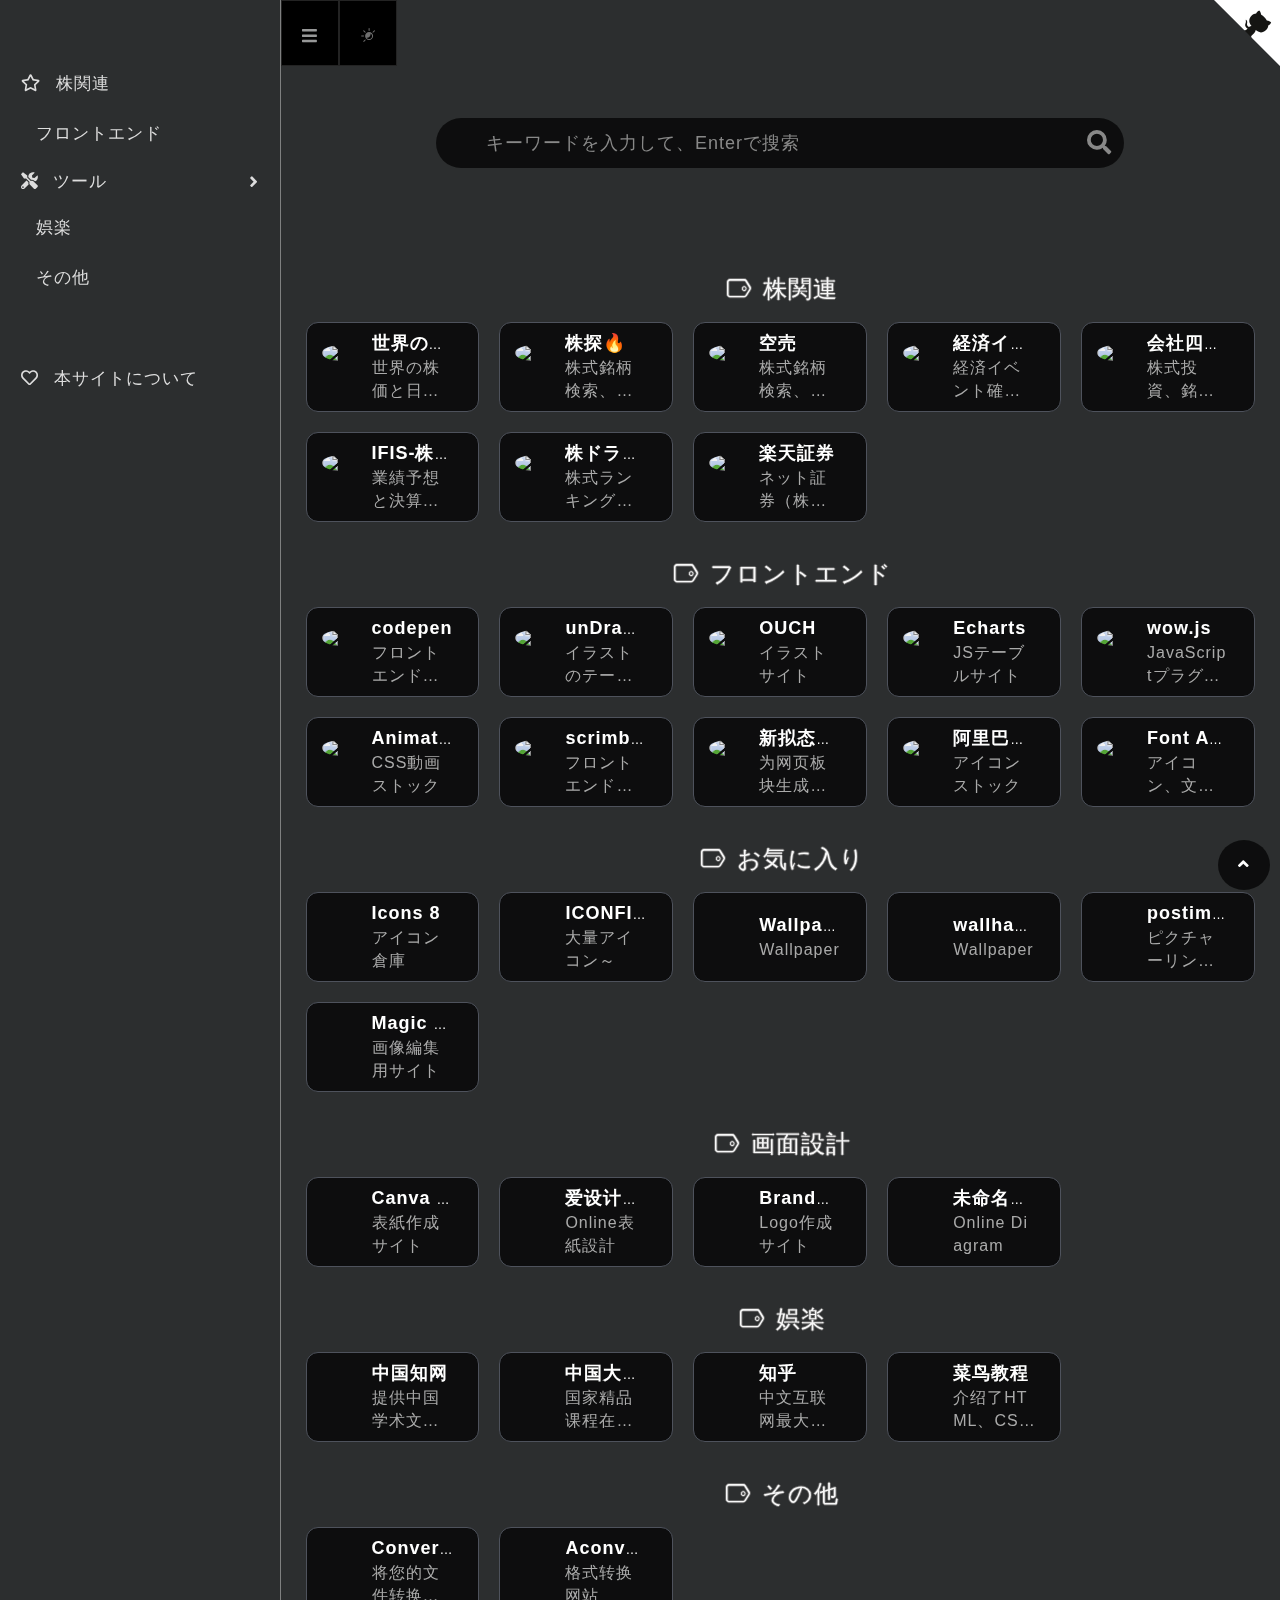
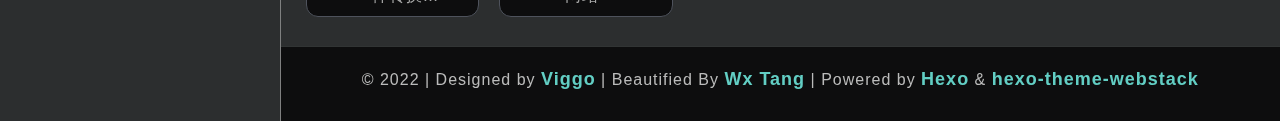
==== commit 749113c5: "Site updated: 2022-06-05 15:12:00" ====
--- a/index.html
+++ b/index.html
@@ -10,7 +10,7 @@
   <title>Wx Tangᓚᘏᗢ - Web Navi</title>
   <meta name="keywords" content="网址收藏,常用网址,网址导航,网址大全,常用网站,私人导航">
   <meta name="description" content="网站包含 Wx Tang 本人常用网站，同时提供多站点导航功能，若是喜欢赶紧收藏吧">
-  <link rel="shortcut icon" href="https://npm.elemecdn.com/hassan-assets/navi/favicon.ico">
+  <link rel="shortcut icon" href="https://i.postimg.cc/852rjs42/icons8-emoji-sketchy-32.png">
   
 <link rel="stylesheet" href="/css/hclonely.css">
 <link rel="stylesheet" href="/css/fonts/linecons/css/linecons.min.css">
@@ -43,14 +43,14 @@
   <meta property="og:description" content="网站包含 Wx Tang 本人常用网站，同时提供多站点导航功能，若是喜欢赶紧收藏吧">
   <meta property="og:site_name" content="Wx Tangᓚᘏᗢ - Web Navi">
   
-  <meta property="og:image" content="https://npm.elemecdn.com/hassan-assets/navi/webstack_banner_cn.png">
+  <meta property="og:image" content="https://i.postimg.cc/WzvKbHwv/image.jpg">
   
   <!-- / Twitter Cards -->
   <meta name="twitter:card" content="summary_large_image">
   <meta name="twitter:title" content="Wx Tangᓚᘏᗢ - Web Navi">
   <meta name="twitter:description" content="网站包含 Wx Tang 本人常用网站，同时提供多站点导航功能，若是喜欢赶紧收藏吧">
   
-  <meta name="twitter:image" content="https://npm.elemecdn.com/hassan-assets/navi/webstack_banner_cn.png">
+  <meta name="twitter:image" content="https://i.postimg.cc/WzvKbHwv/image.jpg">
   
   
   <link rel="stylesheet" type="text/css" href="/css/custom.css"> <link rel="stylesheet" type="text/css" href="//at.alicdn.com/t/font_2204525_jxth1d6fs6o.css"> <link rel="stylesheet" href="//s1.hdslb.com/bfs/static/jinkela/long/font/regular.css" media="all" onload="this.media='all'" />
@@ -70,10 +70,10 @@
     <header class="logo-env">
       <div class="logo">
         <a href="/index.html" class="logo-expanded">
-          <img src="https://npm.elemecdn.com/hassan-assets/navi/logo@2x.png" width="100%" alt="" />
+          <img src="https://i.postimg.cc/zDwWLcFc/4.png" width="100%" alt="" />
         </a>
         <a href="/index.html" class="logo-collapsed">
-          <img src="https://npm.elemecdn.com/hassan-assets/navi/logo-collapsed@2x.png" width="40" alt="" />
+          <img src="https://i.postimg.cc/852rjs42/icons8-emoji-sketchy-32.png" width="40" alt="" />
         </a>
       </div>
       <div class="mobile-menu-toggle visible-xs">
@@ -554,6 +554,86 @@
 <div class="row">
   
   <div class="col-sm-3">
+    <div class="xe-widget xe-conversations box2 label-info" onclick="window.open('https://icons8.com/', '_blank')" data-toggle="tooltip" data-placement="bottom" title="" data-original-title="https://icons8.com/">
+      <div class="xe-comment-entry">
+        <a class="xe-user-img">
+          <img data-src="https://i.postimg.cc/kMcGP6C2/icons8-icons8-48.png" class="lozad img-circle" width="40">
+        </a>
+        <div class="xe-comment">
+          <a href="#" class="xe-user-name overflowClip_1">
+            <strong>Icons 8</strong>
+          </a>
+          <p class="overflowClip_2">アイコン倉庫</p>
+        </div>
+      </div>
+    </div>
+  </div>
+  
+  <div class="col-sm-3">
+    <div class="xe-widget xe-conversations box2 label-info" onclick="window.open('https://www.iconfinder.com/', '_blank')" data-toggle="tooltip" data-placement="bottom" title="" data-original-title="https://www.iconfinder.com/">
+      <div class="xe-comment-entry">
+        <a class="xe-user-img">
+          <img data-src="https://www.iconfinder.com/favicon.ico" class="lozad img-circle" width="40">
+        </a>
+        <div class="xe-comment">
+          <a href="#" class="xe-user-name overflowClip_1">
+            <strong>ICONFINDER</strong>
+          </a>
+          <p class="overflowClip_2">大量アイコン～</p>
+        </div>
+      </div>
+    </div>
+  </div>
+  
+  <div class="col-sm-3">
+    <div class="xe-widget xe-conversations box2 label-info" onclick="window.open('https://wall.alphacoders.com', '_blank')" data-toggle="tooltip" data-placement="bottom" title="" data-original-title="https://wall.alphacoders.com">
+      <div class="xe-comment-entry">
+        <a class="xe-user-img">
+          <img data-src="https://wall.alphacoders.com/favicon.ico" class="lozad img-circle" width="40">
+        </a>
+        <div class="xe-comment">
+          <a href="#" class="xe-user-name overflowClip_1">
+            <strong>Wallpaper ABYSS</strong>
+          </a>
+          <p class="overflowClip_2">Wallpaper</p>
+        </div>
+      </div>
+    </div>
+  </div>
+  
+  <div class="col-sm-3">
+    <div class="xe-widget xe-conversations box2 label-info" onclick="window.open('https://wallhaven.cc/', '_blank')" data-toggle="tooltip" data-placement="bottom" title="" data-original-title="https://wallhaven.cc/">
+      <div class="xe-comment-entry">
+        <a class="xe-user-img">
+          <img data-src="https://wallhaven.cc/favicon.ico" class="lozad img-circle" width="40">
+        </a>
+        <div class="xe-comment">
+          <a href="#" class="xe-user-name overflowClip_1">
+            <strong>wallhaver</strong>
+          </a>
+          <p class="overflowClip_2">Wallpaper</p>
+        </div>
+      </div>
+    </div>
+  </div>
+  
+  <div class="col-sm-3">
+    <div class="xe-widget xe-conversations box2 label-info" onclick="window.open('https://postimages.org/', '_blank')" data-toggle="tooltip" data-placement="bottom" title="" data-original-title="https://postimages.org/">
+      <div class="xe-comment-entry">
+        <a class="xe-user-img">
+          <img data-src="https://postimages.org/favicon.ico" class="lozad img-circle" width="40">
+        </a>
+        <div class="xe-comment">
+          <a href="#" class="xe-user-name overflowClip_1">
+            <strong>postimages</strong>
+          </a>
+          <p class="overflowClip_2">ピクチャーリンク作成サイト</p>
+        </div>
+      </div>
+    </div>
+  </div>
+  
+  <div class="col-sm-3">
     <div class="xe-widget xe-conversations box2 label-info" onclick="window.open('https://www.magiceraser.io/', '_blank')" data-toggle="tooltip" data-placement="bottom" title="" data-original-title="https://www.magiceraser.io/">
       <div class="xe-comment-entry">
         <a class="xe-user-img">
@@ -564,70 +644,6 @@
             <strong>Magic Eraser</strong>
           </a>
           <p class="overflowClip_2">画像編集用サイト</p>
-        </div>
-      </div>
-    </div>
-  </div>
-  
-  <div class="col-sm-3">
-    <div class="xe-widget xe-conversations box2 label-info" onclick="window.open('https://www.iconfinder.com/', '_blank')" data-toggle="tooltip" data-placement="bottom" title="" data-original-title="https://www.iconfinder.com/">
-      <div class="xe-comment-entry">
-        <a class="xe-user-img">
-          <img data-src="https://www.iconfinder.com/favicon.ico" class="lozad img-circle" width="40">
-        </a>
-        <div class="xe-comment">
-          <a href="#" class="xe-user-name overflowClip_1">
-            <strong>ICONFINDER</strong>
-          </a>
-          <p class="overflowClip_2">大量アイコン～</p>
-        </div>
-      </div>
-    </div>
-  </div>
-  
-  <div class="col-sm-3">
-    <div class="xe-widget xe-conversations box2 label-info" onclick="window.open('https://wall.alphacoders.com', '_blank')" data-toggle="tooltip" data-placement="bottom" title="" data-original-title="https://wall.alphacoders.com">
-      <div class="xe-comment-entry">
-        <a class="xe-user-img">
-          <img data-src="https://wall.alphacoders.com/favicon.ico" class="lozad img-circle" width="40">
-        </a>
-        <div class="xe-comment">
-          <a href="#" class="xe-user-name overflowClip_1">
-            <strong>Wallpaper ABYSS</strong>
-          </a>
-          <p class="overflowClip_2">Wallpaper</p>
-        </div>
-      </div>
-    </div>
-  </div>
-  
-  <div class="col-sm-3">
-    <div class="xe-widget xe-conversations box2 label-info" onclick="window.open('https://wallhaven.cc/', '_blank')" data-toggle="tooltip" data-placement="bottom" title="" data-original-title="https://wallhaven.cc/">
-      <div class="xe-comment-entry">
-        <a class="xe-user-img">
-          <img data-src="https://wallhaven.cc/favicon.ico" class="lozad img-circle" width="40">
-        </a>
-        <div class="xe-comment">
-          <a href="#" class="xe-user-name overflowClip_1">
-            <strong>wallhaver</strong>
-          </a>
-          <p class="overflowClip_2">Wallpaper</p>
-        </div>
-      </div>
-    </div>
-  </div>
-  
-  <div class="col-sm-3">
-    <div class="xe-widget xe-conversations box2 label-info" onclick="window.open('https://postimages.org/', '_blank')" data-toggle="tooltip" data-placement="bottom" title="" data-original-title="https://postimages.org/">
-      <div class="xe-comment-entry">
-        <a class="xe-user-img">
-          <img data-src="https://postimages.org/favicon.ico" class="lozad img-circle" width="40">
-        </a>
-        <div class="xe-comment">
-          <a href="#" class="xe-user-name overflowClip_1">
-            <strong>postimages</strong>
-          </a>
-          <p class="overflowClip_2">ピクチャーリンク作成サイト</p>
         </div>
       </div>
     </div>
--- a/css/custom.css
+++ b/css/custom.css
@@ -10,36 +10,45 @@
   background: rgba(255, 255, 255) !important;
   height: 66px;
 }
+
 .night nav.navbar.user-info-navbar {
   background: rgba(0, 0, 0) !important;
 }
-.user-info-navbar .user-info-menu > li {
+
+.user-info-navbar .user-info-menu>li {
   border-right: 0;
   height: 66px;
 }
-.user-info-navbar .user-info-menu > li > a {
+
+.user-info-navbar .user-info-menu>li>a {
   border-bottom: 0px;
   top: -4px;
 }
-.user-info-navbar .user-info-menu > li a[data-toggle="sidebar"] {
+
+.user-info-navbar .user-info-menu>li a[data-toggle="sidebar"] {
   padding-left: 20px;
 }
-.night .user-info-navbar .user-info-menu > li > a,
-.user-info-navbar .user-info-menu > li > a {
+
+.night .user-info-navbar .user-info-menu>li>a,
+.user-info-navbar .user-info-menu>li>a {
   height: 66px !important;
 }
+
 .navbar {
   position: fixed;
   z-index: 1;
 }
+
 a.github-corner {
   position: fixed;
   right: 0;
 }
+
 .navbar.horizontal-menu.navbar-fixed-top {
   background: rgba(255, 255, 255) !important;
   height: 66px;
 }
+
 img.hidden-xs {
   position: absolute;
   left: 20px;
@@ -58,116 +67,143 @@
   border-radius: 50px;
   border: none;
 }
+
 input#txt::placeholder {
   font-size: 18px;
   color: #666;
 }
+
 .night input#txt::placeholder {
   font-size: 18px;
   color: #888;
 }
+
 .night input#txt {
   background: rgba(0, 0, 0, 0.7) !important;
 }
+
 .sousuo {
   padding: 88px 0;
 }
+
 div.search {
   width: 96%;
   /* 搜索框缩短 - 先快后慢 */
   transition: all 0.3s cubic-bezier(0, 0.3, 0.5, 1);
 }
+
 div.search:hover {
   width: 100%;
   /* 搜索框拉长 - 先快后慢 */
   transition: all 0.3s cubic-bezier(0, 0.3, 0.5, 1);
 }
+
 .search-input {
   font-size: 18px !important;
   color: #111 !important;
   padding-left: 50px;
 }
+
 .night .search-input {
   color: #fff !important;
 }
+
 .search-icon {
   left: 5px;
 }
+
 .search-engine {
   background: rgba(255, 255, 255, 0.7) !important;
 }
+
 .night .search-engine {
   background: rgba(0, 0, 0, 0.7) !important;
 }
+
 ul.search-engine-list.search-engine-list_zmki_ul {
   list-style: none;
   padding-left: 26px;
 }
+
 .search-engine-list li {
   background: transparent;
   color: #222;
   font-size: 17px;
   transition: 0.3s;
 }
+
 .night .search-engine-list li {
   color: #ddd;
   background: transparent !important;
   transition: 0.3s;
 }
+
 .search-engine-list li:hover {
   background: #fff;
   border-radius: 30px;
 }
+
 .night .search-engine-list li:hover {
   background: #666 !important;
   border-radius: 30px;
 }
+
 .search-engine-tool {
   font-size: 17px;
   color: black;
 }
+
 .night .search-engine-tool {
   color: white;
 }
+
 strong.search-engine-tit {
   font-size: 18px;
   color: black;
 }
+
 .night strong.search-engine-tit {
   color: white;
 }
-.search-engine-tool > span {
+
+.search-engine-tool>span {
   float: right;
   display: inline-block;
   width: 25px;
   height: 15px;
-  background: url("https://npm.elemecdn.com/hassan-assets/navi/off_on.png")
-    no-repeat 0px 0px;
+  background: url("https://npm.elemecdn.com/hassan-assets/navi/off_on.png") no-repeat 0px 0px;
   cursor: pointer;
   vertical-align: middle;
 }
+
 .search-engine {
   width: 58% !important;
 }
+
 .search-engine-list::after {
   height: 60px !important;
   width: 100px !important;
   top: -60px !important;
 }
+
 /* 搜索图标 */
 .fa-search {
   color: #888;
   transition: .3s;
 }
+
 .fa-search:hover {
   color: #111;
 }
+
 .night .fa-search:hover {
   color: #ddd;
 }
+
 .fa-search:before {
   font-size: 24px;
 }
+
 /* 搜索框 ------------------------------------------------------------ 结束 */
 
 /* 网址卡片 ---------------------------------------------------------- 开始*/
@@ -176,31 +212,38 @@
 .xe-widget.xe-conversations .overflowClip_2 {
   width: calc(100% - 44px);
 }
+
 .xe-widget.xe-conversations {
   border-radius: 12px;
   border: 1px solid #cdd7f1;
   background: rgba(255, 255, 255, 0.7) !important;
 }
+
 .xe-widget.xe-conversations img,
 .xe-widget.xe-conversations .overflowClip_1,
 .xe-widget.xe-conversations .overflowClip_2 {
   transition: .3s;
 }
+
 .xe-widget.xe-conversations:hover img {
   transform: scale(0);
 }
+
 .xe-widget.xe-conversations:hover .overflowClip_1,
 .xe-widget.xe-conversations:hover .overflowClip_2 {
   transform: translateX(-36px);
   width: calc(100% - 8px);
 }
+
 .night .xe-widget.xe-conversations {
   border-color: #4e525c;
   background: rgba(0, 0, 0, 0.7) !important;
 }
+
 body.night .box2:hover {
   background: rgba(0, 0, 0, 0.7) !important;
 }
+
 /* 分类标题 */
 h4.text-gray {
   font-size: 24px;
@@ -209,23 +252,29 @@
   margin: 20px 0 0 0;
   text-align: center;
 }
+
 .col-md-12 h4.text-gray {
   color: #666;
   text-align: left;
 }
+
 .night .col-md-12 h4.text-gray {
   color: #fff;
 }
+
 strong {
   font-size: 18px;
 }
+
 p.overflowClip_2 {
   font-size: 16px;
   color: #808080;
 }
+
 body.night .xe-comment p {
   color: #aaa !important;
 }
+
 .col-xs-1,
 .col-sm-1,
 .col-md-1,
@@ -276,14 +325,17 @@
 .col-lg-12 {
   padding: 0 10px;
 }
+
 /* 标题图标 */
 .linecons-tag:before {
   font-size: 24px;
 }
+
 /* 标题 */
 body.night .xe-comment a {
   color: white;
 }
+
 /* 网址卡片 ---------------------------------------------------------- 结束*/
 
 /* 网站背景 */
@@ -293,14 +345,15 @@
   top: 0;
   width: 100%;
   height: 100%;
-  background: url("https://npm.elemecdn.com/hassan-assets/navi/TortoiseFairyHouse.jpg")
-    no-repeat center center;
-  background-size: cover; /* 填充 */
-}
+  background: url("https://i.postimg.cc/SK5pL4c7/stretched-1920-1080-1227893.jpg") no-repeat center center;
+  background-size: cover;
+  /* 填充 */
+}
+
 .night div.bg {
-  background: url("https://npm.elemecdn.com/hassan-assets/navi/TortoiseFairyHouse_dark.png")
-    no-repeat center center;
-  background-size: cover; /* 填充 */
+  background: url("https://i.postimg.cc/tJH2yntv/stretched-1920-1080-1236174.jpg") no-repeat center center;
+  background-size: cover;
+  /* 填充 */
 }
 
 /* 关于我页面 */
@@ -308,9 +361,11 @@
   /* 禁止滚动 */
   overflow: hidden;
 }
+
 .boxed-container div .main-content {
   background: rgba(255, 255, 255, 0.7) !important;
 }
+
 .night.boxed-container div .main-content {
   background: rgba(0, 0, 0, 0.7) !important;
 }
@@ -322,25 +377,31 @@
   margin-top: 20px;
   margin-bottom: 20px;
 }
+
 .sidebar-menu-inner.ps-container {
-  background: url(https://npm.elemecdn.com/hassan-assets/navi/LeftColumn.jpg) !important;
+  background: url(https://i.postimg.cc/WzxDxxRM/image.jpg) !important;
   background-attachment: fixed;
 }
+
 .sidebar-menu.collapsed .sidebar-menu-inner {
   position: fixed;
 }
+
 .sidebar-menu .main-menu a {
   border: none;
   transition: 0.3s;
   border-radius: 12px;
 }
+
 .sidebar-menu .main-menu a:hover {
   background: #888;
 }
+
 .sidebar-menu .main-menu a:hover i,
 .sidebar-menu .main-menu a:hover span {
   color: #fff;
 }
+
 span.title,
 span.tooltip-blue,
 span#busuanzi_container_site_pv,
@@ -350,24 +411,29 @@
   color: #ddd;
   font-size: 17px;
 }
-.sidebar-menu .main-menu li.has-sub > a:before,
+
+.sidebar-menu .main-menu li.has-sub>a:before,
 .sidebar-menu i {
   color: #ddd;
 }
+
 @media screen and (min-width: 768px) {
-  .sidebar-menu.collapsed .main-menu > li:hover > ul {
+  .sidebar-menu.collapsed .main-menu>li:hover>ul {
     border-radius: 0 12px 12px 0;
   }
 }
+
 /* 左侧栏 ------------------------------------------------------------------结束 */
 
 /* 底栏 */
 footer.main-footer.sticky.footer-type-1 {
   background: rgba(255, 255, 255, 0.7) !important;
 }
+
 .night footer.main-footer.sticky.footer-type-1 {
   background: rgba(0, 0, 0, 0.7) !important;
 }
+
 .footer-inner p {
   text-align: center;
   vertical-align: center;
@@ -377,10 +443,12 @@
 i::before {
   font-size: 17px;
 }
+
 /* 展开箭头 */
-.sidebar-menu .main-menu li.has-sub > a:before {
+.sidebar-menu .main-menu li.has-sub>a:before {
   font-size: 17px;
 }
+
 /* 右下角回到首页图标 */
 .night div.go-up a i {
   color: #fff;
@@ -391,13 +459,16 @@
   font-size: 16px;
   color: #666;
 }
+
 .night .footer-inner p {
   color: #bbb;
 }
+
 blockquote p a,
 .footer-inner strong {
   color: #6ac6bc;
 }
+
 .night blockquote p a,
 .night .footer-inner strong {
   color: #62cec4;
@@ -408,9 +479,10 @@
   padding: 10px 23px 10px 13px;
   border-bottom: none;
 }
+
 /* 左上角功能按钮 */
-body.night .user-info-navbar .user-info-menu > li > a,
-body.night .user-info-navbar .user-info-menu > li > a:hover {
+body.night .user-info-navbar .user-info-menu>li>a,
+body.night .user-info-navbar .user-info-menu>li>a:hover {
   border: none !important;
 }
 
@@ -436,6 +508,7 @@
   cursor: url(https://npm.elemecdn.com/hassan-assets/img/cursor_stitch.png),
     pointer !important;
 }
+
 /* 鼠标图标 -----------------------------------------------------------------------结束 */
 
 /* 滚动条 */
@@ -443,27 +516,29 @@
   width: 12px;
   height: 8px;
 }
+
 ::-webkit-scrollbar-track {
   background-color: #d0f2ee;
 }
+
 ::-webkit-scrollbar-thumb {
   background-color: #222;
-  background-image: -webkit-linear-gradient(
-    45deg,
-    rgba(255, 255, 255, 0.4) 25%,
-    transparent 25%,
-    transparent 50%,
-    rgba(255, 255, 255, 0.4) 50%,
-    rgba(255, 255, 255, 0.4) 75%,
-    transparent 75%,
-    transparent
-  );
+  background-image: -webkit-linear-gradient(45deg,
+      rgba(255, 255, 255, 0.4) 25%,
+      transparent 25%,
+      transparent 50%,
+      rgba(255, 255, 255, 0.4) 50%,
+      rgba(255, 255, 255, 0.4) 75%,
+      transparent 75%,
+      transparent);
   border-radius: 5em;
 }
+
 ::-webkit-scrollbar-corner {
   background-color: transparent;
 }
+
 ::-moz-selection {
   color: #fff;
   background-color: #1f1f1f;
-}
+}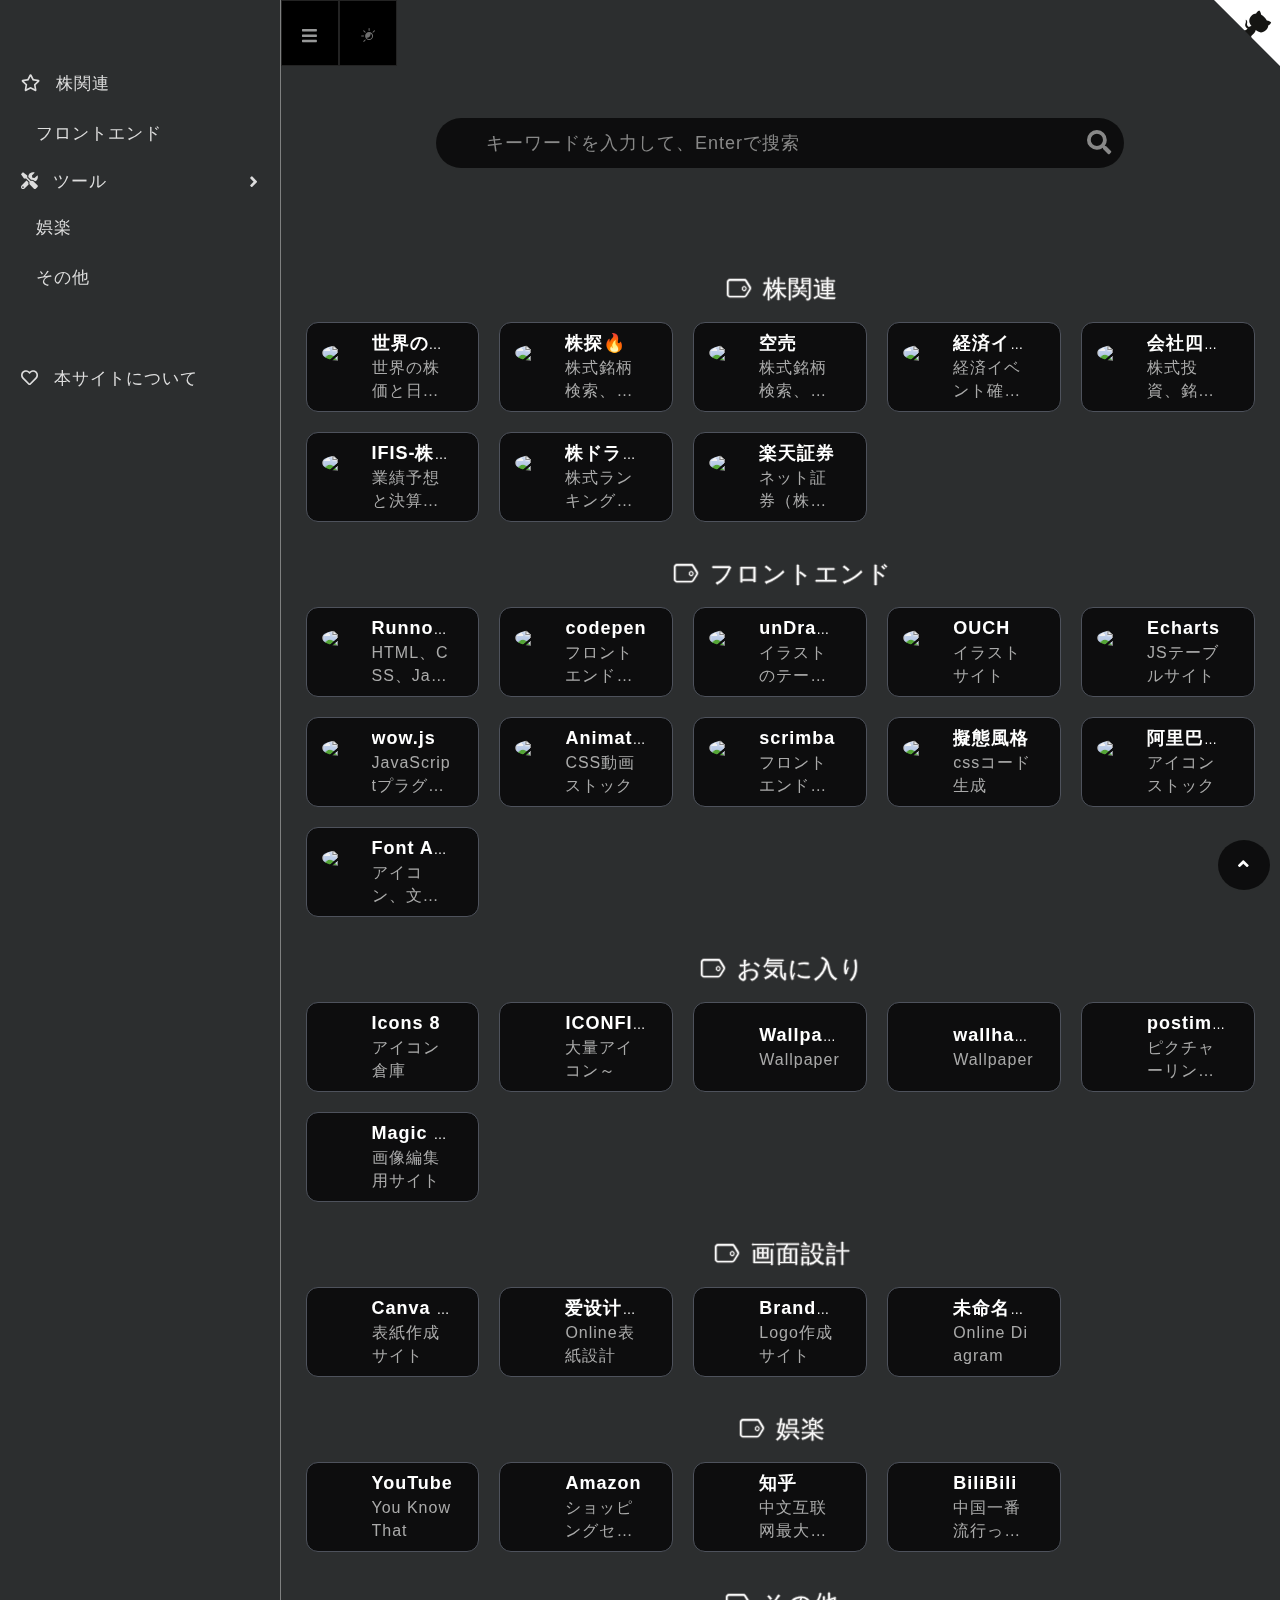
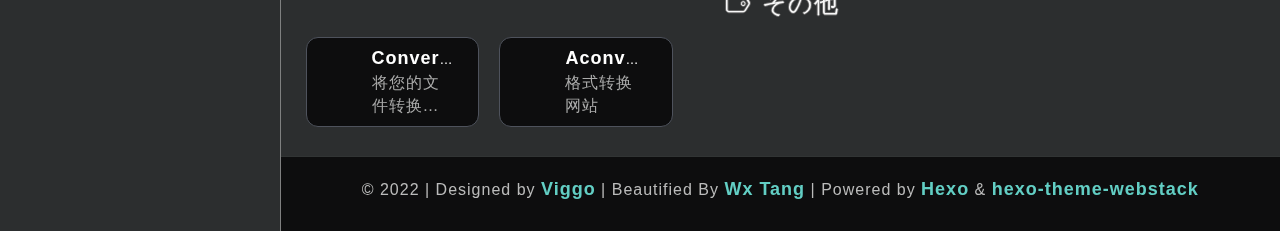
==== commit 3996697f: "Site updated: 2022-06-06 10:33:37" ====
--- a/index.html
+++ b/index.html
@@ -382,6 +382,22 @@
 <div class="row">
   
   <div class="col-sm-3">
+    <div class="xe-widget xe-conversations box2 label-info" onclick="window.open('https://www.runoob.com/', '_blank')" data-toggle="tooltip" data-placement="bottom" title="" data-original-title="https://www.runoob.com/">
+      <div class="xe-comment-entry">
+        <a class="xe-user-img">
+          <img data-src="https://static.runoob.com/images/favicon.ico" class="lozad img-circle" width="40">
+        </a>
+        <div class="xe-comment">
+          <a href="#" class="xe-user-name overflowClip_1">
+            <strong>Runnoob</strong>
+          </a>
+          <p class="overflowClip_2">HTML、CSS、Javascript、Python，Java等学習サイト</p>
+        </div>
+      </div>
+    </div>
+  </div>
+  
+  <div class="col-sm-3">
     <div class="xe-widget xe-conversations box2 label-info" onclick="window.open('https://codepen.io/', '_blank')" data-toggle="tooltip" data-placement="bottom" title="" data-original-title="https://codepen.io/">
       <div class="xe-comment-entry">
         <a class="xe-user-img">
@@ -485,7 +501,7 @@
         </a>
         <div class="xe-comment">
           <a href="#" class="xe-user-name overflowClip_1">
-            <strong>scrimba - 斯克林巴</strong>
+            <strong>scrimba</strong>
           </a>
           <p class="overflowClip_2">フロントエンド学習サイト</p>
         </div>
@@ -501,9 +517,9 @@
         </a>
         <div class="xe-comment">
           <a href="#" class="xe-user-name overflowClip_1">
-            <strong>新拟态风格</strong>
-          </a>
-          <p class="overflowClip_2">为网页板块生成新拟态风格的css代码</p>
+            <strong>擬態風格</strong>
+          </a>
+          <p class="overflowClip_2">cssコード生成</p>
         </div>
       </div>
     </div>
@@ -736,32 +752,32 @@
 <div class="row">
   
   <div class="col-sm-3">
-    <div class="xe-widget xe-conversations box2 label-info" onclick="window.open('https://www.cnki.net/', '_blank')" data-toggle="tooltip" data-placement="bottom" title="" data-original-title="https://www.cnki.net/">
-      <div class="xe-comment-entry">
-        <a class="xe-user-img">
-          <img data-src="https://www.cnki.net/favicon.ico" class="lozad img-circle" width="40">
-        </a>
-        <div class="xe-comment">
-          <a href="#" class="xe-user-name overflowClip_1">
-            <strong>中国知网</strong>
-          </a>
-          <p class="overflowClip_2">提供中国学术文献、外文文献、学位论文、报纸等各类资源</p>
-        </div>
-      </div>
-    </div>
-  </div>
-  
-  <div class="col-sm-3">
-    <div class="xe-widget xe-conversations box2 label-info" onclick="window.open('https://www.icourse163.org/', '_blank')" data-toggle="tooltip" data-placement="bottom" title="" data-original-title="https://www.icourse163.org/">
-      <div class="xe-comment-entry">
-        <a class="xe-user-img">
-          <img data-src="https://npm.elemecdn.com/hassan-assets/navi/alphabet/Letter_M.png" class="lozad img-circle" width="40">
-        </a>
-        <div class="xe-comment">
-          <a href="#" class="xe-user-name overflowClip_1">
-            <strong>中国大学MOOC（慕课）</strong>
-          </a>
-          <p class="overflowClip_2">国家精品课程在线学习平台</p>
+    <div class="xe-widget xe-conversations box2 label-info" onclick="window.open('https://www.youtube.com/', '_blank')" data-toggle="tooltip" data-placement="bottom" title="" data-original-title="https://www.youtube.com/">
+      <div class="xe-comment-entry">
+        <a class="xe-user-img">
+          <img data-src="https://www.youtube.com/favicon.ico" class="lozad img-circle" width="40">
+        </a>
+        <div class="xe-comment">
+          <a href="#" class="xe-user-name overflowClip_1">
+            <strong>YouTube</strong>
+          </a>
+          <p class="overflowClip_2">You Know That</p>
+        </div>
+      </div>
+    </div>
+  </div>
+  
+  <div class="col-sm-3">
+    <div class="xe-widget xe-conversations box2 label-info" onclick="window.open('https://www.amazon.co.jp/', '_blank')" data-toggle="tooltip" data-placement="bottom" title="" data-original-title="https://www.amazon.co.jp/">
+      <div class="xe-comment-entry">
+        <a class="xe-user-img">
+          <img data-src="https://www.amazon.co.jp/favicon.ico" class="lozad img-circle" width="40">
+        </a>
+        <div class="xe-comment">
+          <a href="#" class="xe-user-name overflowClip_1">
+            <strong>Amazon</strong>
+          </a>
+          <p class="overflowClip_2">ショッピングセンター</p>
         </div>
       </div>
     </div>
@@ -777,23 +793,23 @@
           <a href="#" class="xe-user-name overflowClip_1">
             <strong>知乎</strong>
           </a>
-          <p class="overflowClip_2">中文互联网最大的问答社区和创作者聚集的原创内容平台</p>
-        </div>
-      </div>
-    </div>
-  </div>
-  
-  <div class="col-sm-3">
-    <div class="xe-widget xe-conversations box2 label-info" onclick="window.open('https://www.runoob.com/', '_blank')" data-toggle="tooltip" data-placement="bottom" title="" data-original-title="https://www.runoob.com/">
-      <div class="xe-comment-entry">
-        <a class="xe-user-img">
-          <img data-src="https://static.runoob.com/images/favicon.ico" class="lozad img-circle" width="40">
-        </a>
-        <div class="xe-comment">
-          <a href="#" class="xe-user-name overflowClip_1">
-            <strong>菜鸟教程</strong>
-          </a>
-          <p class="overflowClip_2">介绍了HTML、CSS、Javascript、Python，Java等各种编程语言的基础知识</p>
+          <p class="overflowClip_2">中文互联网最大的问答社区和创作者剧集的原创内容平台</p>
+        </div>
+      </div>
+    </div>
+  </div>
+  
+  <div class="col-sm-3">
+    <div class="xe-widget xe-conversations box2 label-info" onclick="window.open('https://www.bilibili.com/', '_blank')" data-toggle="tooltip" data-placement="bottom" title="" data-original-title="https://www.bilibili.com/">
+      <div class="xe-comment-entry">
+        <a class="xe-user-img">
+          <img data-src="https://www.bilibili.com/favicon.ico" class="lozad img-circle" width="40">
+        </a>
+        <div class="xe-comment">
+          <a href="#" class="xe-user-name overflowClip_1">
+            <strong>BiliBili</strong>
+          </a>
+          <p class="overflowClip_2">中国一番流行っている弾幕サイト</p>
         </div>
       </div>
     </div>
--- a/css/custom.css
+++ b/css/custom.css
@@ -379,7 +379,7 @@
 }
 
 .sidebar-menu-inner.ps-container {
-  background: url(https://i.postimg.cc/WzxDxxRM/image.jpg) !important;
+  background: url(https://npm.elemecdn.com/hassan-assets/navi/LeftColumn.jpg) !important;
   background-attachment: fixed;
 }
 
@@ -488,7 +488,7 @@
 
 /* 鼠标图标 -----------------------------------------------------------------------开始 */
 body {
-  cursor: url(https://npm.elemecdn.com/hassan-assets/img/cursor.png), default !important;
+  cursor: url(https://i.postimg.cc/Znhbzm7F/icons8-jerry-48.png), default !important;
 }
 
 /*i标签，a标签，按钮，头部的导航栏，网址卡片，底栏链接*/
@@ -497,7 +497,7 @@
 button:hover,
 #nav .site-page:hover,
 .xe-widget.xe-conversations.box2.label-info {
-  cursor: url(https://npm.elemecdn.com/hassan-assets/img/cursor_puppy.png),
+  cursor: url(https://i.postimg.cc/VsHrp0mz/icons8-tom-48.png),
     pointer !important;
 }
 
@@ -505,7 +505,7 @@
 #footer-wrap a:hover,
 #pagination .page-number:hover,
 input#txt {
-  cursor: url(https://npm.elemecdn.com/hassan-assets/img/cursor_stitch.png),
+  cursor: url(https://i.postimg.cc/KYXsNYRN/icons8-genie-48.png),
     pointer !important;
 }
 
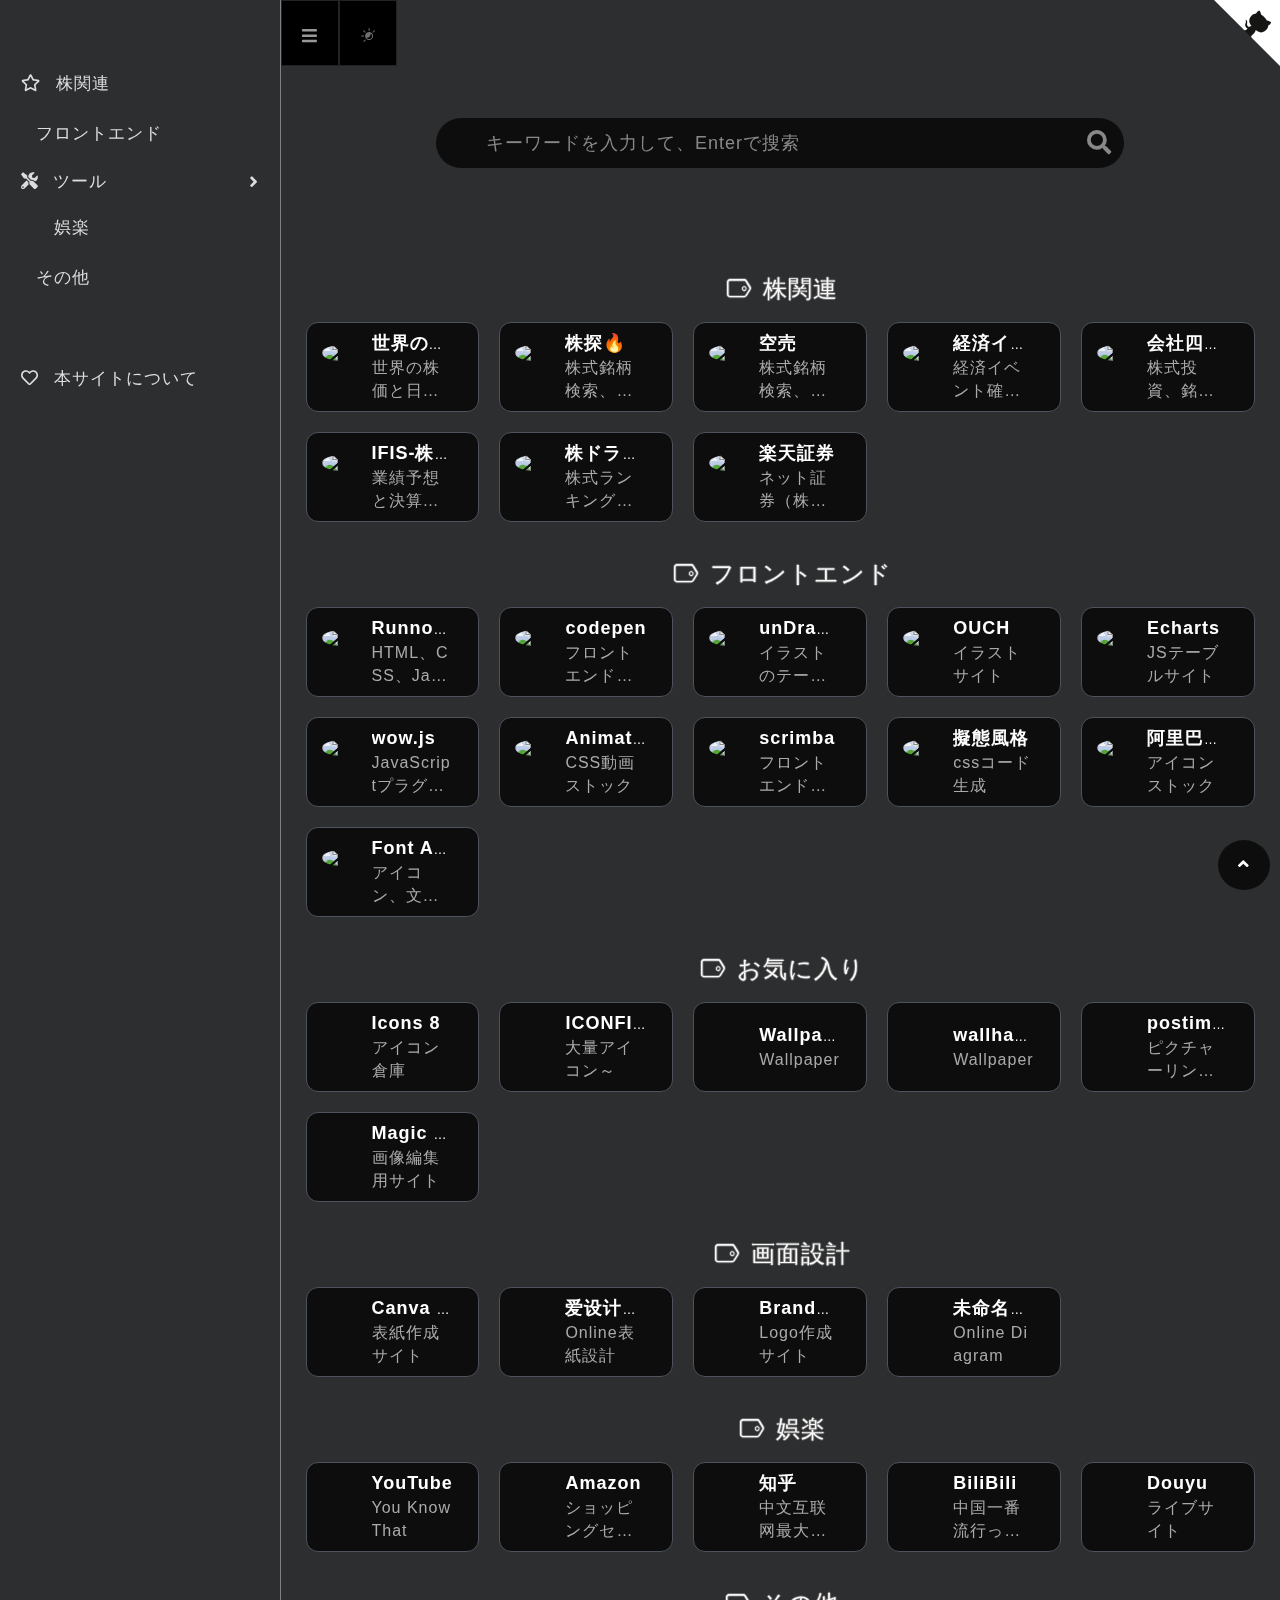
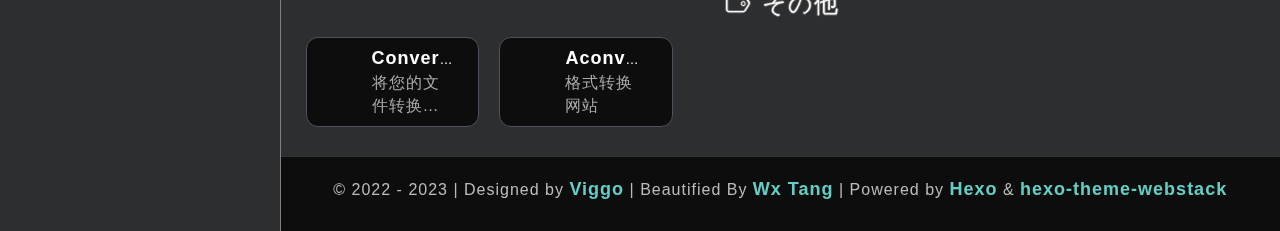
==== commit 66a3763b: "Site updated: 2023-10-09 21:42:41" ====
--- a/index.html
+++ b/index.html
@@ -139,7 +139,7 @@
         
           <a href="#娯楽" class="smooth">
             
-            <i class="iconfont icon-cherry"></i>
+            <i class="far fa-fish"></i>
             <span class="title">娯楽</span>
           </a>
           
@@ -815,6 +815,22 @@
     </div>
   </div>
   
+  <div class="col-sm-3">
+    <div class="xe-widget xe-conversations box2 label-info" onclick="window.open('https://www.douyu.com/', '_blank')" data-toggle="tooltip" data-placement="bottom" title="" data-original-title="https://www.douyu.com/">
+      <div class="xe-comment-entry">
+        <a class="xe-user-img">
+          <img data-src="https://www.douyu.com/favicon.ico" class="lozad img-circle" width="40">
+        </a>
+        <div class="xe-comment">
+          <a href="#" class="xe-user-name overflowClip_1">
+            <strong>Douyu</strong>
+          </a>
+          <p class="overflowClip_2">ライブサイト</p>
+        </div>
+      </div>
+    </div>
+  </div>
+  
 </div>
 <br />
                                                   
@@ -872,7 +888,7 @@
     <!-- Add your copyright text here -->
     <p>
       
-      &copy; 2022
+      &copy; 2022 - 2023
       | Designed by <a href="http://viggoz.com" target="_blank"><strong>Viggo</strong></a> | Beautified By <a href="hassanwong.top"><strong>Wx Tang</strong></a> | Powered by <a href="https://hexo.io/" target="_blank"><strong>Hexo</strong></a> & <a href="https://github.com/HCLonely/hexo-theme-webstack/" target="_blank"><strong>hexo-theme-webstack</strong></a>
     </p>
     
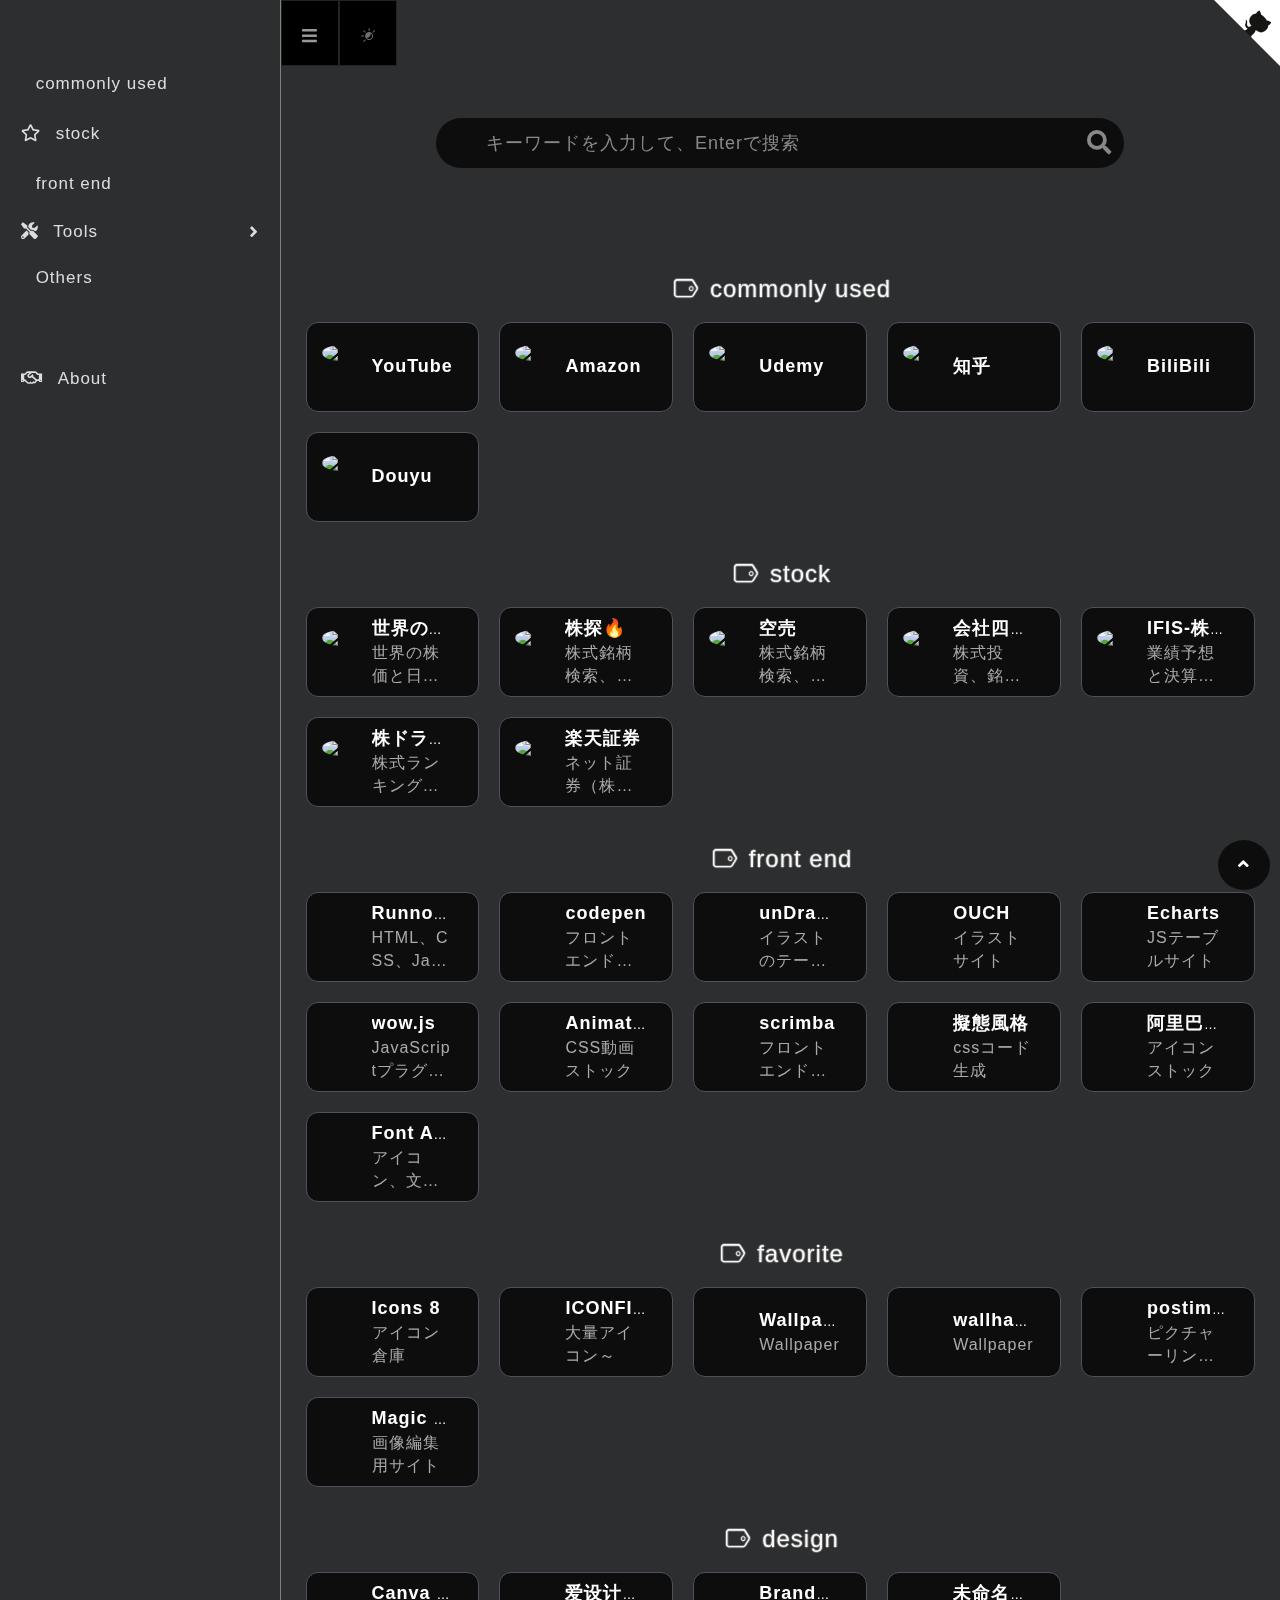
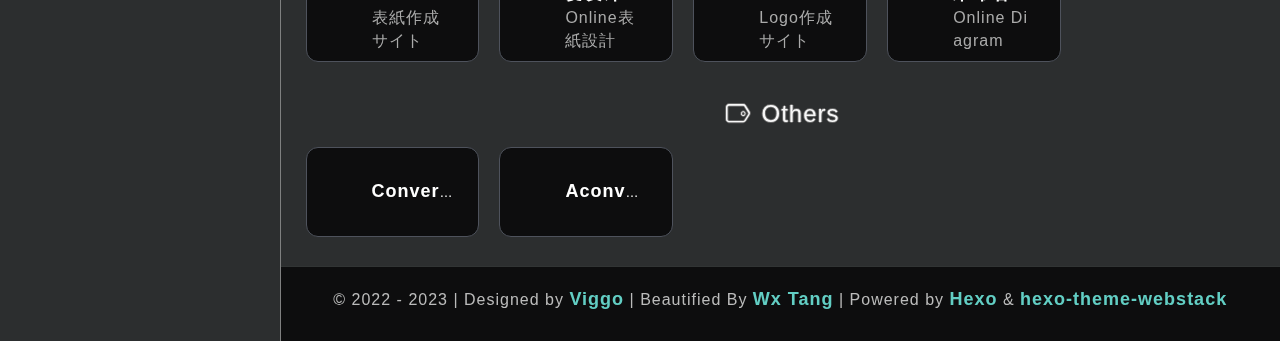
==== commit 9a307f10: "Site updated: 2023-10-09 21:57:38" ====
--- a/index.html
+++ b/index.html
@@ -89,20 +89,30 @@
       
       <li>
         
-          <a href="#株関連" class="smooth">
+          <a href="#commonly used" class="smooth">
             
-            <i class="far fa-star"></i>
-            <span class="title">株関連</span>
+            <i class="iconfont icon-cherry"></i>
+            <span class="title">commonly used</span>
           </a>
           
       </li>
       
       <li>
         
-          <a href="#フロントエンド" class="smooth">
+          <a href="#stock" class="smooth">
+            
+            <i class="far fa-star"></i>
+            <span class="title">stock</span>
+          </a>
+          
+      </li>
+      
+      <li>
+        
+          <a href="#front end" class="smooth">
             
             <i class="iconfont icon-code"></i>
-            <span class="title">フロントエンド</span>
+            <span class="title">front end</span>
           </a>
           
       </li>
@@ -112,22 +122,22 @@
         <a class="fas fa-angle-down" style="cursor: pointer;">
           
             <i class="fas fa-tools"></i>
-            <span class="title">ツール</span>
+            <span class="title">Tools</span>
           </a>
           
           <ul>
             
             <li>
-              <a href="#お気に入り" class="smooth">
-                <i class="iconfont icon-video"></i>
-                <span class="title">お気に入り</span>
+              <a href="#favorite" class="smooth">
+                <i class="far fa-heart"></i>
+                <span class="title">favorite</span>
               </a>
             </li>
             
             <li>
-              <a href="#画面設計" class="smooth">
+              <a href="#design" class="smooth">
                 <i class="iconfont icon-photo"></i>
-                <span class="title">画面設計</span>
+                <span class="title">design</span>
               </a>
             </li>
             
@@ -137,20 +147,10 @@
       
       <li>
         
-          <a href="#娯楽" class="smooth">
-            
-            <i class="far fa-fish"></i>
-            <span class="title">娯楽</span>
-          </a>
-          
-      </li>
-      
-      <li>
-        
-          <a href="#その他" class="smooth">
+          <a href="#Others" class="smooth">
             
             <i class="iconfont icon-about"></i>
-            <span class="title">その他</span>
+            <span class="title">Others</span>
           </a>
           
       </li>
@@ -158,8 +158,8 @@
       
       <li class="submit-tag">
         <a href="/about_website/">
-          <i class="far fa-heart"></i>
-          <span class="tooltip-blue">本サイトについて</span>
+          <i class="far fa-solid fa-handshake"></i>
+          <span class="tooltip-blue">About</span>
         </a>
       </li>
       
@@ -238,132 +238,100 @@
                                           
                                             
                                               
-                                                <h4 class="text-gray"><i class="linecons-tag" style="margin-right: 7px;" id="株関連"></i>株関連</h4>
+                                                <h4 class="text-gray"><i class="linecons-tag" style="margin-right: 7px;" id="commonly used"></i>commonly used</h4>
 <div class="row">
   
   <div class="col-sm-3">
-    <div class="xe-widget xe-conversations box2 label-info" onclick="window.open('https://nikkei225jp.com/', '_blank')" data-toggle="tooltip" data-placement="bottom" title="" data-original-title="https://nikkei225jp.com/">
-      <div class="xe-comment-entry">
-        <a class="xe-user-img">
-          <img data-src="https://nikkei225jp.com/favicon.ico" class="lozad img-circle" width="40">
-        </a>
-        <div class="xe-comment">
-          <a href="#" class="xe-user-name overflowClip_1">
-            <strong>世界の株価 🔥</strong>
-          </a>
-          <p class="overflowClip_2">世界の株価と日経平均先物~</p>
-        </div>
-      </div>
-    </div>
-  </div>
-  
-  <div class="col-sm-3">
-    <div class="xe-widget xe-conversations box2 label-info" onclick="window.open('https://kabutan.jp/', '_blank')" data-toggle="tooltip" data-placement="bottom" title="" data-original-title="https://kabutan.jp/">
-      <div class="xe-comment-entry">
-        <a class="xe-user-img">
-          <img data-src="https://kabutan.jp/favicon.ico" class="lozad img-circle" width="40">
-        </a>
-        <div class="xe-comment">
-          <a href="#" class="xe-user-name overflowClip_1">
-            <strong>株探🔥</strong>
-          </a>
-          <p class="overflowClip_2">株式銘柄検索、銘柄サポート</p>
-        </div>
-      </div>
-    </div>
-  </div>
-  
-  <div class="col-sm-3">
-    <div class="xe-widget xe-conversations box2 label-info" onclick="window.open('https://karauri.net/', '_blank')" data-toggle="tooltip" data-placement="bottom" title="" data-original-title="https://karauri.net/">
-      <div class="xe-comment-entry">
-        <a class="xe-user-img">
-          <img data-src="https://karauri.net/favicon.ico" class="lozad img-circle" width="40">
-        </a>
-        <div class="xe-comment">
-          <a href="#" class="xe-user-name overflowClip_1">
-            <strong>空売</strong>
-          </a>
-          <p class="overflowClip_2">株式銘柄検索、銘柄サポート</p>
-        </div>
-      </div>
-    </div>
-  </div>
-  
-  <div class="col-sm-3">
-    <div class="xe-widget xe-conversations box2 label-info" onclick="window.open('http://apl.morningstar.co.jp/webasp/ipad/winmarket/calendar.html', '_blank')" data-toggle="tooltip" data-placement="bottom" title="" data-original-title="http://apl.morningstar.co.jp/webasp/ipad/winmarket/calendar.html">
-      <div class="xe-comment-entry">
-        <a class="xe-user-img">
-          <img data-src="http://apl.morningstar.co.jp/favicon.ico" class="lozad img-circle" width="40">
-        </a>
-        <div class="xe-comment">
-          <a href="#" class="xe-user-name overflowClip_1">
-            <strong>経済イベント🔥</strong>
-          </a>
-          <p class="overflowClip_2">経済イベント確認用</p>
-        </div>
-      </div>
-    </div>
-  </div>
-  
-  <div class="col-sm-3">
-    <div class="xe-widget xe-conversations box2 label-info" onclick="window.open('https://shikiho.toyokeizai.net/', '_blank')" data-toggle="tooltip" data-placement="bottom" title="" data-original-title="https://shikiho.toyokeizai.net/">
-      <div class="xe-comment-entry">
-        <a class="xe-user-img">
-          <img data-src="https://shikiho.toyokeizai.net/favicon/favicon.ico" class="lozad img-circle" width="40">
-        </a>
-        <div class="xe-comment">
-          <a href="#" class="xe-user-name overflowClip_1">
-            <strong>会社四季報</strong>
-          </a>
-          <p class="overflowClip_2">株式投資、銘柄研究</p>
-        </div>
-      </div>
-    </div>
-  </div>
-  
-  <div class="col-sm-3">
-    <div class="xe-widget xe-conversations box2 label-info" onclick="window.open('https://kabuyoho.ifis.co.jp/index.php', '_blank')" data-toggle="tooltip" data-placement="bottom" title="" data-original-title="https://kabuyoho.ifis.co.jp/index.php">
-      <div class="xe-comment-entry">
-        <a class="xe-user-img">
-          <img data-src="https://kabuyoho.ifis.co.jp/favicon.ico" class="lozad img-circle" width="40">
-        </a>
-        <div class="xe-comment">
-          <a href="#" class="xe-user-name overflowClip_1">
-            <strong>IFIS-株予報</strong>
-          </a>
-          <p class="overflowClip_2">業績予想と決算スケジュール</p>
-        </div>
-      </div>
-    </div>
-  </div>
-  
-  <div class="col-sm-3">
-    <div class="xe-widget xe-conversations box2 label-info" onclick="window.open('https://www.kabudragon.com/', '_blank')" data-toggle="tooltip" data-placement="bottom" title="" data-original-title="https://www.kabudragon.com/">
-      <div class="xe-comment-entry">
-        <a class="xe-user-img">
-          <img data-src="https://www.kabudragon.com/favicon.ico" class="lozad img-circle" width="40">
-        </a>
-        <div class="xe-comment">
-          <a href="#" class="xe-user-name overflowClip_1">
-            <strong>株ドラゴン</strong>
-          </a>
-          <p class="overflowClip_2">株式ランキングと株価情報</p>
-        </div>
-      </div>
-    </div>
-  </div>
-  
-  <div class="col-sm-3">
-    <div class="xe-widget xe-conversations box2 label-info" onclick="window.open('https://www.rakuten-sec.co.jp/', '_blank')" data-toggle="tooltip" data-placement="bottom" title="" data-original-title="https://www.rakuten-sec.co.jp/">
-      <div class="xe-comment-entry">
-        <a class="xe-user-img">
-          <img data-src="https://www.rakuten-sec.co.jp/favicon.ico" class="lozad img-circle" width="40">
-        </a>
-        <div class="xe-comment">
-          <a href="#" class="xe-user-name overflowClip_1">
-            <strong>楽天証券</strong>
-          </a>
-          <p class="overflowClip_2">ネット証券（株、投資信託、NISA）</p>
+    <div class="xe-widget xe-conversations box2 label-info" onclick="window.open('https://www.youtube.com/', '_blank')" data-toggle="tooltip" data-placement="bottom" title="" data-original-title="https://www.youtube.com/">
+      <div class="xe-comment-entry">
+        <a class="xe-user-img">
+          <img data-src="https://www.youtube.com/favicon.ico" class="lozad img-circle" width="40">
+        </a>
+        <div class="xe-comment">
+          <a href="#" class="xe-user-name overflowClip_1">
+            <strong>YouTube</strong>
+          </a>
+          <p class="overflowClip_2"></p>
+        </div>
+      </div>
+    </div>
+  </div>
+  
+  <div class="col-sm-3">
+    <div class="xe-widget xe-conversations box2 label-info" onclick="window.open('https://www.amazon.co.jp/', '_blank')" data-toggle="tooltip" data-placement="bottom" title="" data-original-title="https://www.amazon.co.jp/">
+      <div class="xe-comment-entry">
+        <a class="xe-user-img">
+          <img data-src="https://www.amazon.co.jp/favicon.ico" class="lozad img-circle" width="40">
+        </a>
+        <div class="xe-comment">
+          <a href="#" class="xe-user-name overflowClip_1">
+            <strong>Amazon</strong>
+          </a>
+          <p class="overflowClip_2"></p>
+        </div>
+      </div>
+    </div>
+  </div>
+  
+  <div class="col-sm-3">
+    <div class="xe-widget xe-conversations box2 label-info" onclick="window.open('https://www.udemy.com/', '_blank')" data-toggle="tooltip" data-placement="bottom" title="" data-original-title="https://www.udemy.com/">
+      <div class="xe-comment-entry">
+        <a class="xe-user-img">
+          <img data-src="https://www.udemy.com/favicon.ico" class="lozad img-circle" width="40">
+        </a>
+        <div class="xe-comment">
+          <a href="#" class="xe-user-name overflowClip_1">
+            <strong>Udemy</strong>
+          </a>
+          <p class="overflowClip_2"></p>
+        </div>
+      </div>
+    </div>
+  </div>
+  
+  <div class="col-sm-3">
+    <div class="xe-widget xe-conversations box2 label-info" onclick="window.open('https://www.zhihu.com/', '_blank')" data-toggle="tooltip" data-placement="bottom" title="" data-original-title="https://www.zhihu.com/">
+      <div class="xe-comment-entry">
+        <a class="xe-user-img">
+          <img data-src="https://static.zhihu.com/heifetz/favicon.ico" class="lozad img-circle" width="40">
+        </a>
+        <div class="xe-comment">
+          <a href="#" class="xe-user-name overflowClip_1">
+            <strong>知乎</strong>
+          </a>
+          <p class="overflowClip_2"></p>
+        </div>
+      </div>
+    </div>
+  </div>
+  
+  <div class="col-sm-3">
+    <div class="xe-widget xe-conversations box2 label-info" onclick="window.open('https://www.bilibili.com/', '_blank')" data-toggle="tooltip" data-placement="bottom" title="" data-original-title="https://www.bilibili.com/">
+      <div class="xe-comment-entry">
+        <a class="xe-user-img">
+          <img data-src="https://www.bilibili.com/favicon.ico" class="lozad img-circle" width="40">
+        </a>
+        <div class="xe-comment">
+          <a href="#" class="xe-user-name overflowClip_1">
+            <strong>BiliBili</strong>
+          </a>
+          <p class="overflowClip_2"></p>
+        </div>
+      </div>
+    </div>
+  </div>
+  
+  <div class="col-sm-3">
+    <div class="xe-widget xe-conversations box2 label-info" onclick="window.open('https://www.douyu.com/', '_blank')" data-toggle="tooltip" data-placement="bottom" title="" data-original-title="https://www.douyu.com/">
+      <div class="xe-comment-entry">
+        <a class="xe-user-img">
+          <img data-src="https://www.douyu.com/favicon.ico" class="lozad img-circle" width="40">
+        </a>
+        <div class="xe-comment">
+          <a href="#" class="xe-user-name overflowClip_1">
+            <strong>Douyu</strong>
+          </a>
+          <p class="overflowClip_2"></p>
         </div>
       </div>
     </div>
@@ -378,7 +346,131 @@
                                           
                                             
                                               
-                                                <h4 class="text-gray"><i class="linecons-tag" style="margin-right: 7px;" id="フロントエンド"></i>フロントエンド</h4>
+                                                <h4 class="text-gray"><i class="linecons-tag" style="margin-right: 7px;" id="stock"></i>stock</h4>
+<div class="row">
+  
+  <div class="col-sm-3">
+    <div class="xe-widget xe-conversations box2 label-info" onclick="window.open('https://nikkei225jp.com/', '_blank')" data-toggle="tooltip" data-placement="bottom" title="" data-original-title="https://nikkei225jp.com/">
+      <div class="xe-comment-entry">
+        <a class="xe-user-img">
+          <img data-src="https://nikkei225jp.com/favicon.ico" class="lozad img-circle" width="40">
+        </a>
+        <div class="xe-comment">
+          <a href="#" class="xe-user-name overflowClip_1">
+            <strong>世界の株価 🔥</strong>
+          </a>
+          <p class="overflowClip_2">世界の株価と日経平均先物~</p>
+        </div>
+      </div>
+    </div>
+  </div>
+  
+  <div class="col-sm-3">
+    <div class="xe-widget xe-conversations box2 label-info" onclick="window.open('https://kabutan.jp/', '_blank')" data-toggle="tooltip" data-placement="bottom" title="" data-original-title="https://kabutan.jp/">
+      <div class="xe-comment-entry">
+        <a class="xe-user-img">
+          <img data-src="https://kabutan.jp/favicon.ico" class="lozad img-circle" width="40">
+        </a>
+        <div class="xe-comment">
+          <a href="#" class="xe-user-name overflowClip_1">
+            <strong>株探🔥</strong>
+          </a>
+          <p class="overflowClip_2">株式銘柄検索、銘柄サポート</p>
+        </div>
+      </div>
+    </div>
+  </div>
+  
+  <div class="col-sm-3">
+    <div class="xe-widget xe-conversations box2 label-info" onclick="window.open('https://karauri.net/', '_blank')" data-toggle="tooltip" data-placement="bottom" title="" data-original-title="https://karauri.net/">
+      <div class="xe-comment-entry">
+        <a class="xe-user-img">
+          <img data-src="https://karauri.net/favicon.ico" class="lozad img-circle" width="40">
+        </a>
+        <div class="xe-comment">
+          <a href="#" class="xe-user-name overflowClip_1">
+            <strong>空売</strong>
+          </a>
+          <p class="overflowClip_2">株式銘柄検索、銘柄サポート</p>
+        </div>
+      </div>
+    </div>
+  </div>
+  
+  <div class="col-sm-3">
+    <div class="xe-widget xe-conversations box2 label-info" onclick="window.open('https://shikiho.toyokeizai.net/', '_blank')" data-toggle="tooltip" data-placement="bottom" title="" data-original-title="https://shikiho.toyokeizai.net/">
+      <div class="xe-comment-entry">
+        <a class="xe-user-img">
+          <img data-src="https://shikiho.toyokeizai.net/favicon/favicon.ico" class="lozad img-circle" width="40">
+        </a>
+        <div class="xe-comment">
+          <a href="#" class="xe-user-name overflowClip_1">
+            <strong>会社四季報</strong>
+          </a>
+          <p class="overflowClip_2">株式投資、銘柄研究</p>
+        </div>
+      </div>
+    </div>
+  </div>
+  
+  <div class="col-sm-3">
+    <div class="xe-widget xe-conversations box2 label-info" onclick="window.open('https://kabuyoho.ifis.co.jp/index.php', '_blank')" data-toggle="tooltip" data-placement="bottom" title="" data-original-title="https://kabuyoho.ifis.co.jp/index.php">
+      <div class="xe-comment-entry">
+        <a class="xe-user-img">
+          <img data-src="https://kabuyoho.ifis.co.jp/favicon.ico" class="lozad img-circle" width="40">
+        </a>
+        <div class="xe-comment">
+          <a href="#" class="xe-user-name overflowClip_1">
+            <strong>IFIS-株予報</strong>
+          </a>
+          <p class="overflowClip_2">業績予想と決算スケジュール</p>
+        </div>
+      </div>
+    </div>
+  </div>
+  
+  <div class="col-sm-3">
+    <div class="xe-widget xe-conversations box2 label-info" onclick="window.open('https://www.kabudragon.com/', '_blank')" data-toggle="tooltip" data-placement="bottom" title="" data-original-title="https://www.kabudragon.com/">
+      <div class="xe-comment-entry">
+        <a class="xe-user-img">
+          <img data-src="https://www.kabudragon.com/favicon.ico" class="lozad img-circle" width="40">
+        </a>
+        <div class="xe-comment">
+          <a href="#" class="xe-user-name overflowClip_1">
+            <strong>株ドラゴン🔥</strong>
+          </a>
+          <p class="overflowClip_2">株式ランキングと株価情報</p>
+        </div>
+      </div>
+    </div>
+  </div>
+  
+  <div class="col-sm-3">
+    <div class="xe-widget xe-conversations box2 label-info" onclick="window.open('https://www.rakuten-sec.co.jp/', '_blank')" data-toggle="tooltip" data-placement="bottom" title="" data-original-title="https://www.rakuten-sec.co.jp/">
+      <div class="xe-comment-entry">
+        <a class="xe-user-img">
+          <img data-src="https://www.rakuten-sec.co.jp/favicon.ico" class="lozad img-circle" width="40">
+        </a>
+        <div class="xe-comment">
+          <a href="#" class="xe-user-name overflowClip_1">
+            <strong>楽天証券</strong>
+          </a>
+          <p class="overflowClip_2">ネット証券（株、投資信託、NISA）</p>
+        </div>
+      </div>
+    </div>
+  </div>
+  
+</div>
+<br />
+                                                  
+                                                    
+                        
+                                        
+                                          
+                                            
+                                              
+                                                <h4 class="text-gray"><i class="linecons-tag" style="margin-right: 7px;" id="front end"></i>front end</h4>
 <div class="row">
   
   <div class="col-sm-3">
@@ -566,7 +658,7 @@
                             
                               
                                 
-                                  <h4 class="text-gray"><i class="linecons-tag" style="margin-right: 7px;" id="お気に入り"></i>お気に入り</h4>
+                                  <h4 class="text-gray"><i class="linecons-tag" style="margin-right: 7px;" id="favorite"></i>favorite</h4>
 <div class="row">
   
   <div class="col-sm-3">
@@ -653,7 +745,7 @@
     <div class="xe-widget xe-conversations box2 label-info" onclick="window.open('https://www.magiceraser.io/', '_blank')" data-toggle="tooltip" data-placement="bottom" title="" data-original-title="https://www.magiceraser.io/">
       <div class="xe-comment-entry">
         <a class="xe-user-img">
-          <img data-src="https://www.magiceraser.io/MagicEraserBlob-16x16.png" class="lozad img-circle" width="40">
+          <img data-src="https://magicstudio.com/favicon.ico" class="lozad img-circle" width="40">
         </a>
         <div class="xe-comment">
           <a href="#" class="xe-user-name overflowClip_1">
@@ -671,7 +763,7 @@
                             
                               
                                 
-                                  <h4 class="text-gray"><i class="linecons-tag" style="margin-right: 7px;" id="画面設計"></i>画面設計</h4>
+                                  <h4 class="text-gray"><i class="linecons-tag" style="margin-right: 7px;" id="design"></i>design</h4>
 <div class="row">
   
   <div class="col-sm-3">
@@ -748,102 +840,10 @@
                                           
                                             
                                               
-                                                <h4 class="text-gray"><i class="linecons-tag" style="margin-right: 7px;" id="娯楽"></i>娯楽</h4>
+                                                <h4 class="text-gray"><i class="linecons-tag" style="margin-right: 7px;" id="Others"></i>Others</h4>
 <div class="row">
   
   <div class="col-sm-3">
-    <div class="xe-widget xe-conversations box2 label-info" onclick="window.open('https://www.youtube.com/', '_blank')" data-toggle="tooltip" data-placement="bottom" title="" data-original-title="https://www.youtube.com/">
-      <div class="xe-comment-entry">
-        <a class="xe-user-img">
-          <img data-src="https://www.youtube.com/favicon.ico" class="lozad img-circle" width="40">
-        </a>
-        <div class="xe-comment">
-          <a href="#" class="xe-user-name overflowClip_1">
-            <strong>YouTube</strong>
-          </a>
-          <p class="overflowClip_2">You Know That</p>
-        </div>
-      </div>
-    </div>
-  </div>
-  
-  <div class="col-sm-3">
-    <div class="xe-widget xe-conversations box2 label-info" onclick="window.open('https://www.amazon.co.jp/', '_blank')" data-toggle="tooltip" data-placement="bottom" title="" data-original-title="https://www.amazon.co.jp/">
-      <div class="xe-comment-entry">
-        <a class="xe-user-img">
-          <img data-src="https://www.amazon.co.jp/favicon.ico" class="lozad img-circle" width="40">
-        </a>
-        <div class="xe-comment">
-          <a href="#" class="xe-user-name overflowClip_1">
-            <strong>Amazon</strong>
-          </a>
-          <p class="overflowClip_2">ショッピングセンター</p>
-        </div>
-      </div>
-    </div>
-  </div>
-  
-  <div class="col-sm-3">
-    <div class="xe-widget xe-conversations box2 label-info" onclick="window.open('https://www.zhihu.com/', '_blank')" data-toggle="tooltip" data-placement="bottom" title="" data-original-title="https://www.zhihu.com/">
-      <div class="xe-comment-entry">
-        <a class="xe-user-img">
-          <img data-src="https://static.zhihu.com/heifetz/favicon.ico" class="lozad img-circle" width="40">
-        </a>
-        <div class="xe-comment">
-          <a href="#" class="xe-user-name overflowClip_1">
-            <strong>知乎</strong>
-          </a>
-          <p class="overflowClip_2">中文互联网最大的问答社区和创作者剧集的原创内容平台</p>
-        </div>
-      </div>
-    </div>
-  </div>
-  
-  <div class="col-sm-3">
-    <div class="xe-widget xe-conversations box2 label-info" onclick="window.open('https://www.bilibili.com/', '_blank')" data-toggle="tooltip" data-placement="bottom" title="" data-original-title="https://www.bilibili.com/">
-      <div class="xe-comment-entry">
-        <a class="xe-user-img">
-          <img data-src="https://www.bilibili.com/favicon.ico" class="lozad img-circle" width="40">
-        </a>
-        <div class="xe-comment">
-          <a href="#" class="xe-user-name overflowClip_1">
-            <strong>BiliBili</strong>
-          </a>
-          <p class="overflowClip_2">中国一番流行っている弾幕サイト</p>
-        </div>
-      </div>
-    </div>
-  </div>
-  
-  <div class="col-sm-3">
-    <div class="xe-widget xe-conversations box2 label-info" onclick="window.open('https://www.douyu.com/', '_blank')" data-toggle="tooltip" data-placement="bottom" title="" data-original-title="https://www.douyu.com/">
-      <div class="xe-comment-entry">
-        <a class="xe-user-img">
-          <img data-src="https://www.douyu.com/favicon.ico" class="lozad img-circle" width="40">
-        </a>
-        <div class="xe-comment">
-          <a href="#" class="xe-user-name overflowClip_1">
-            <strong>Douyu</strong>
-          </a>
-          <p class="overflowClip_2">ライブサイト</p>
-        </div>
-      </div>
-    </div>
-  </div>
-  
-</div>
-<br />
-                                                  
-                                                    
-                        
-                                        
-                                          
-                                            
-                                              
-                                                <h4 class="text-gray"><i class="linecons-tag" style="margin-right: 7px;" id="その他"></i>その他</h4>
-<div class="row">
-  
-  <div class="col-sm-3">
     <div class="xe-widget xe-conversations box2 label-info" onclick="window.open('https://convertio.co/', '_blank')" data-toggle="tooltip" data-placement="bottom" title="" data-original-title="https://convertio.co/">
       <div class="xe-comment-entry">
         <a class="xe-user-img">
@@ -853,7 +853,7 @@
           <a href="#" class="xe-user-name overflowClip_1">
             <strong>Convertio 文件转换器</strong>
           </a>
-          <p class="overflowClip_2">将您的文件转换成任意格式</p>
+          <p class="overflowClip_2"></p>
         </div>
       </div>
     </div>
@@ -869,7 +869,7 @@
           <a href="#" class="xe-user-name overflowClip_1">
             <strong>Aconvert</strong>
           </a>
-          <p class="overflowClip_2">格式转换网站</p>
+          <p class="overflowClip_2"></p>
         </div>
       </div>
     </div>
